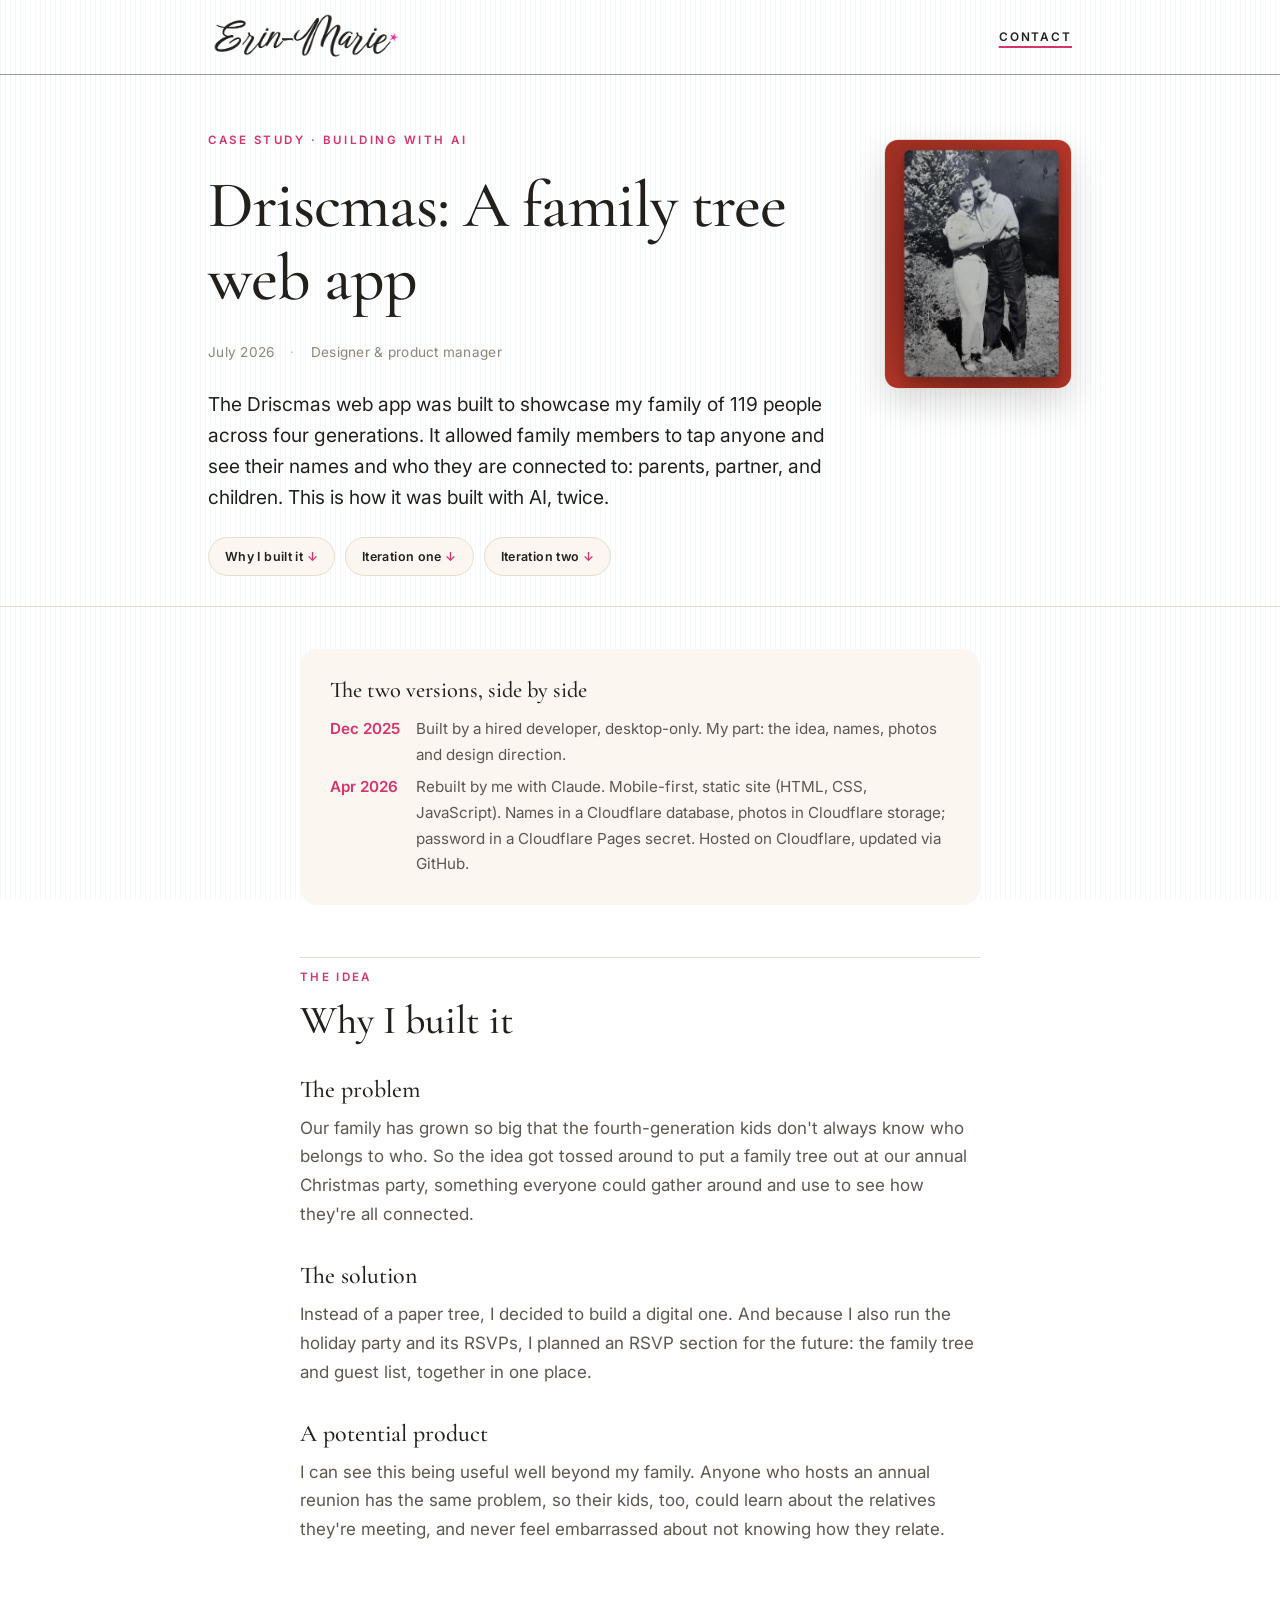
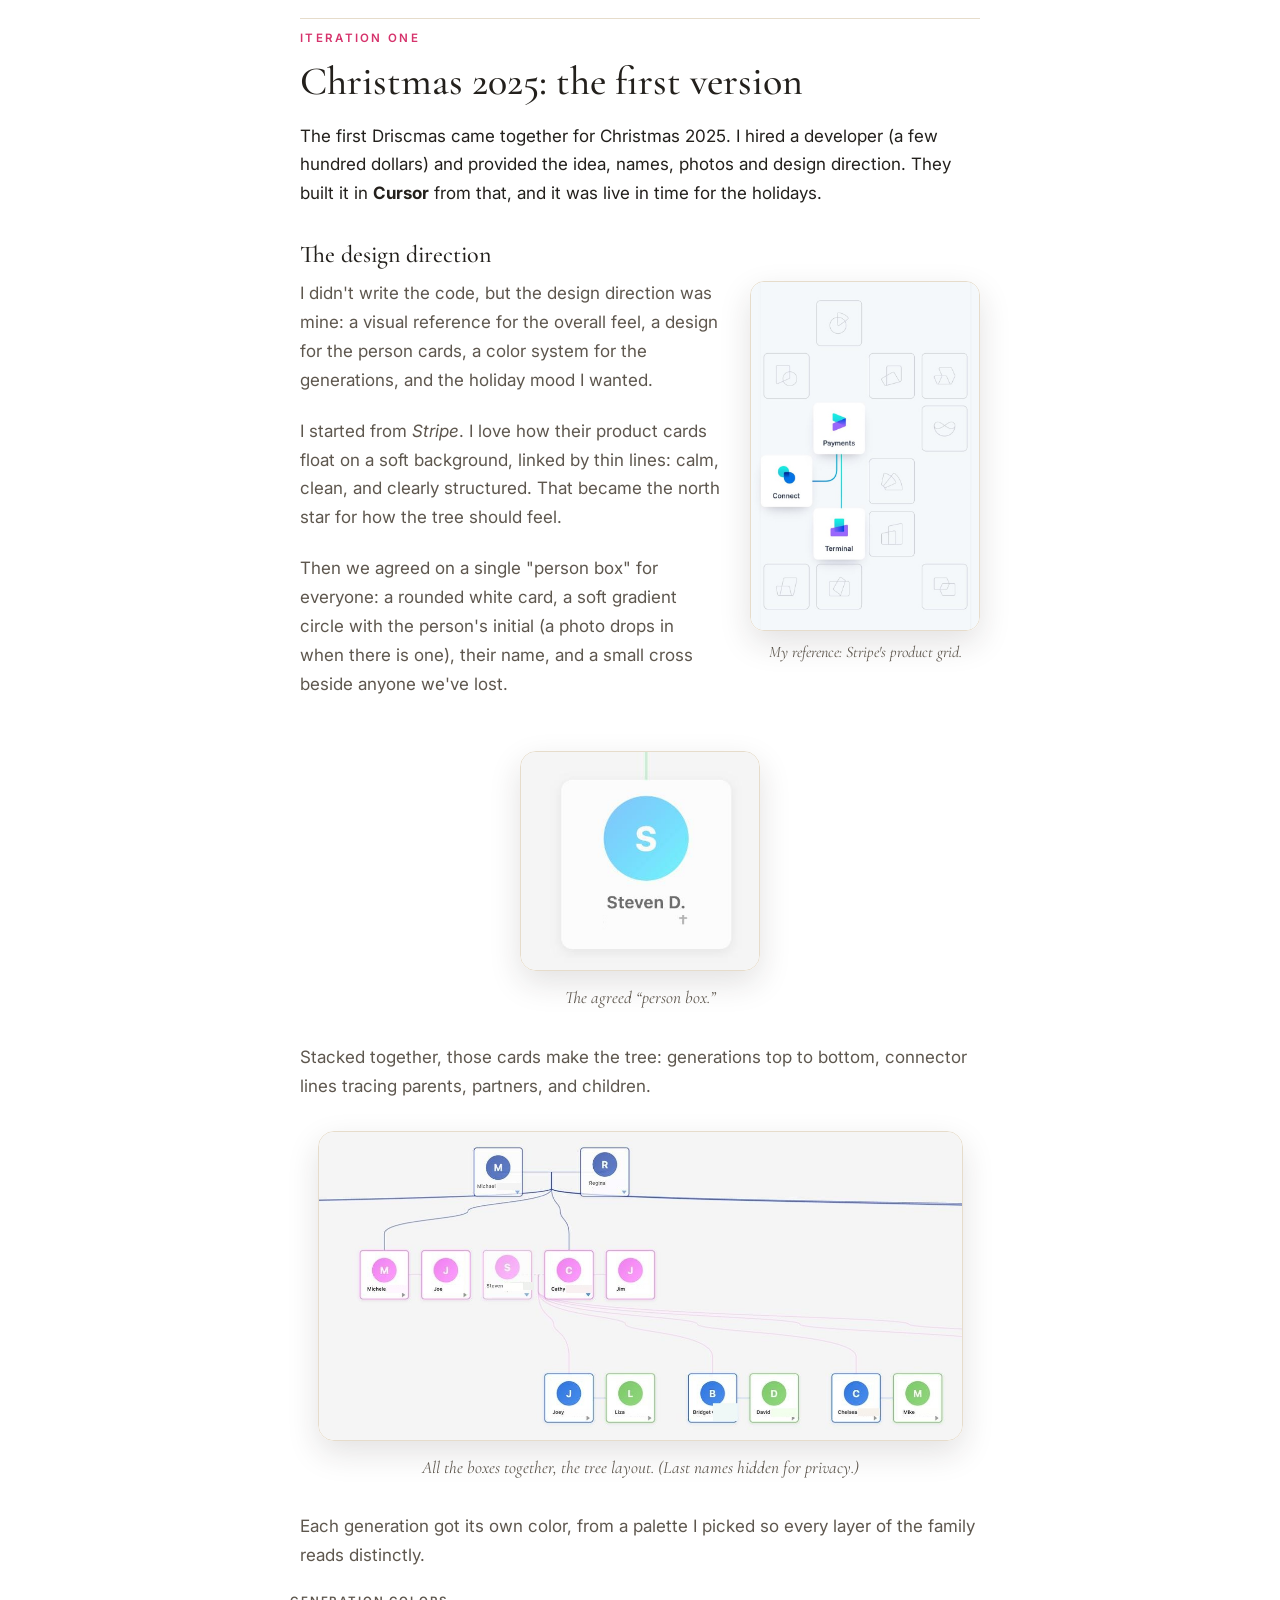
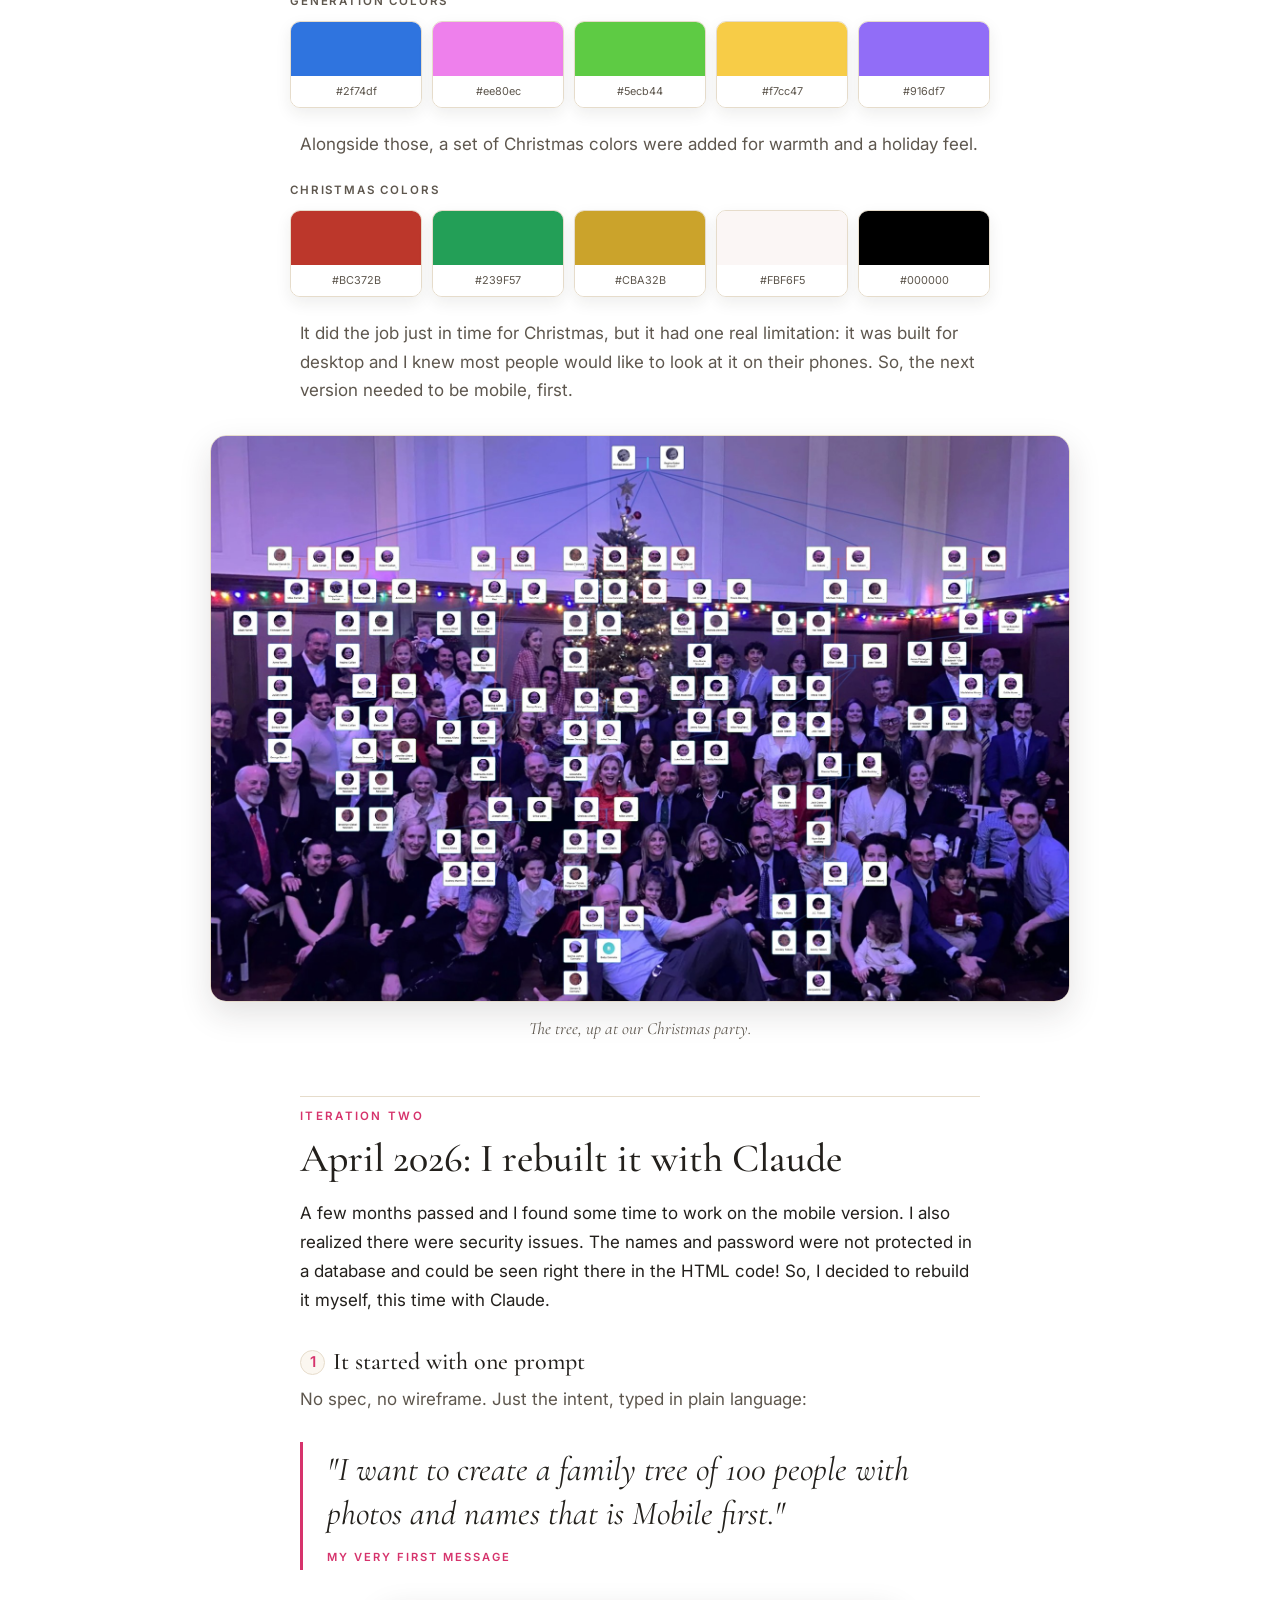
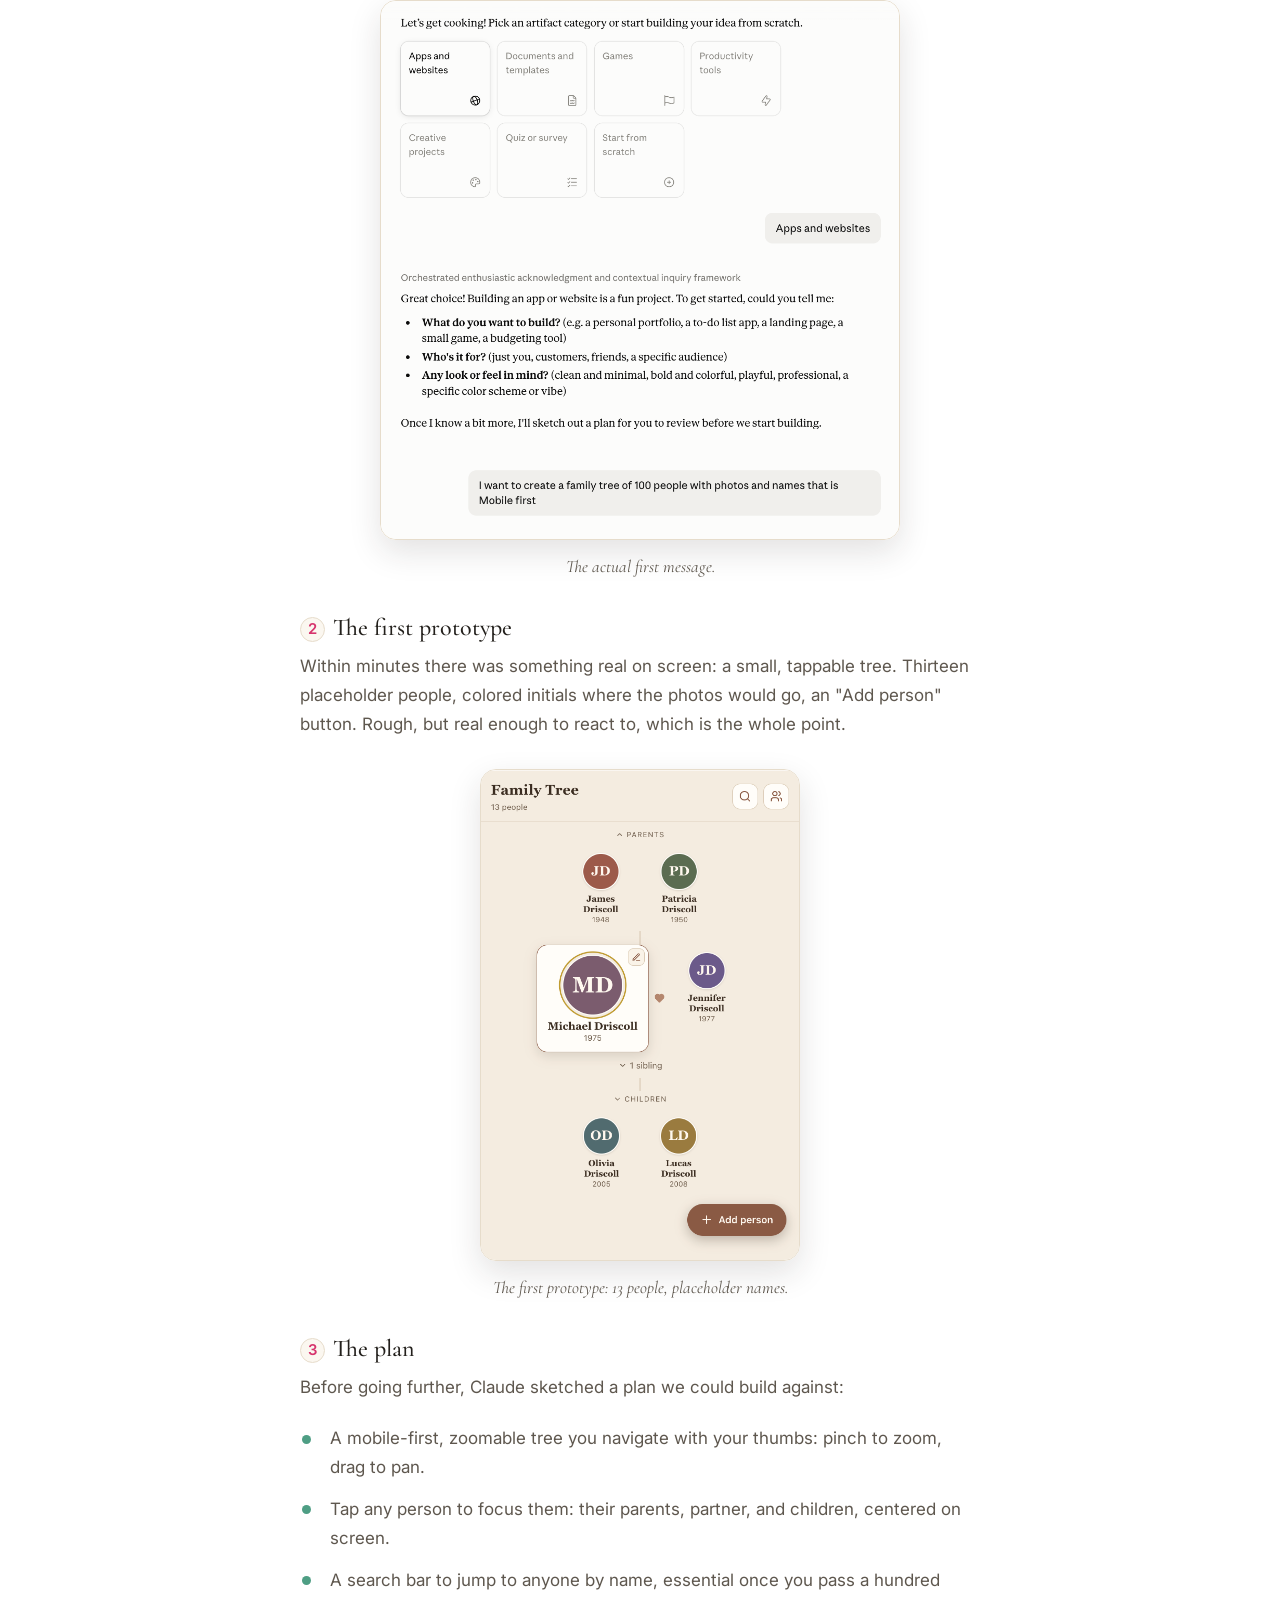
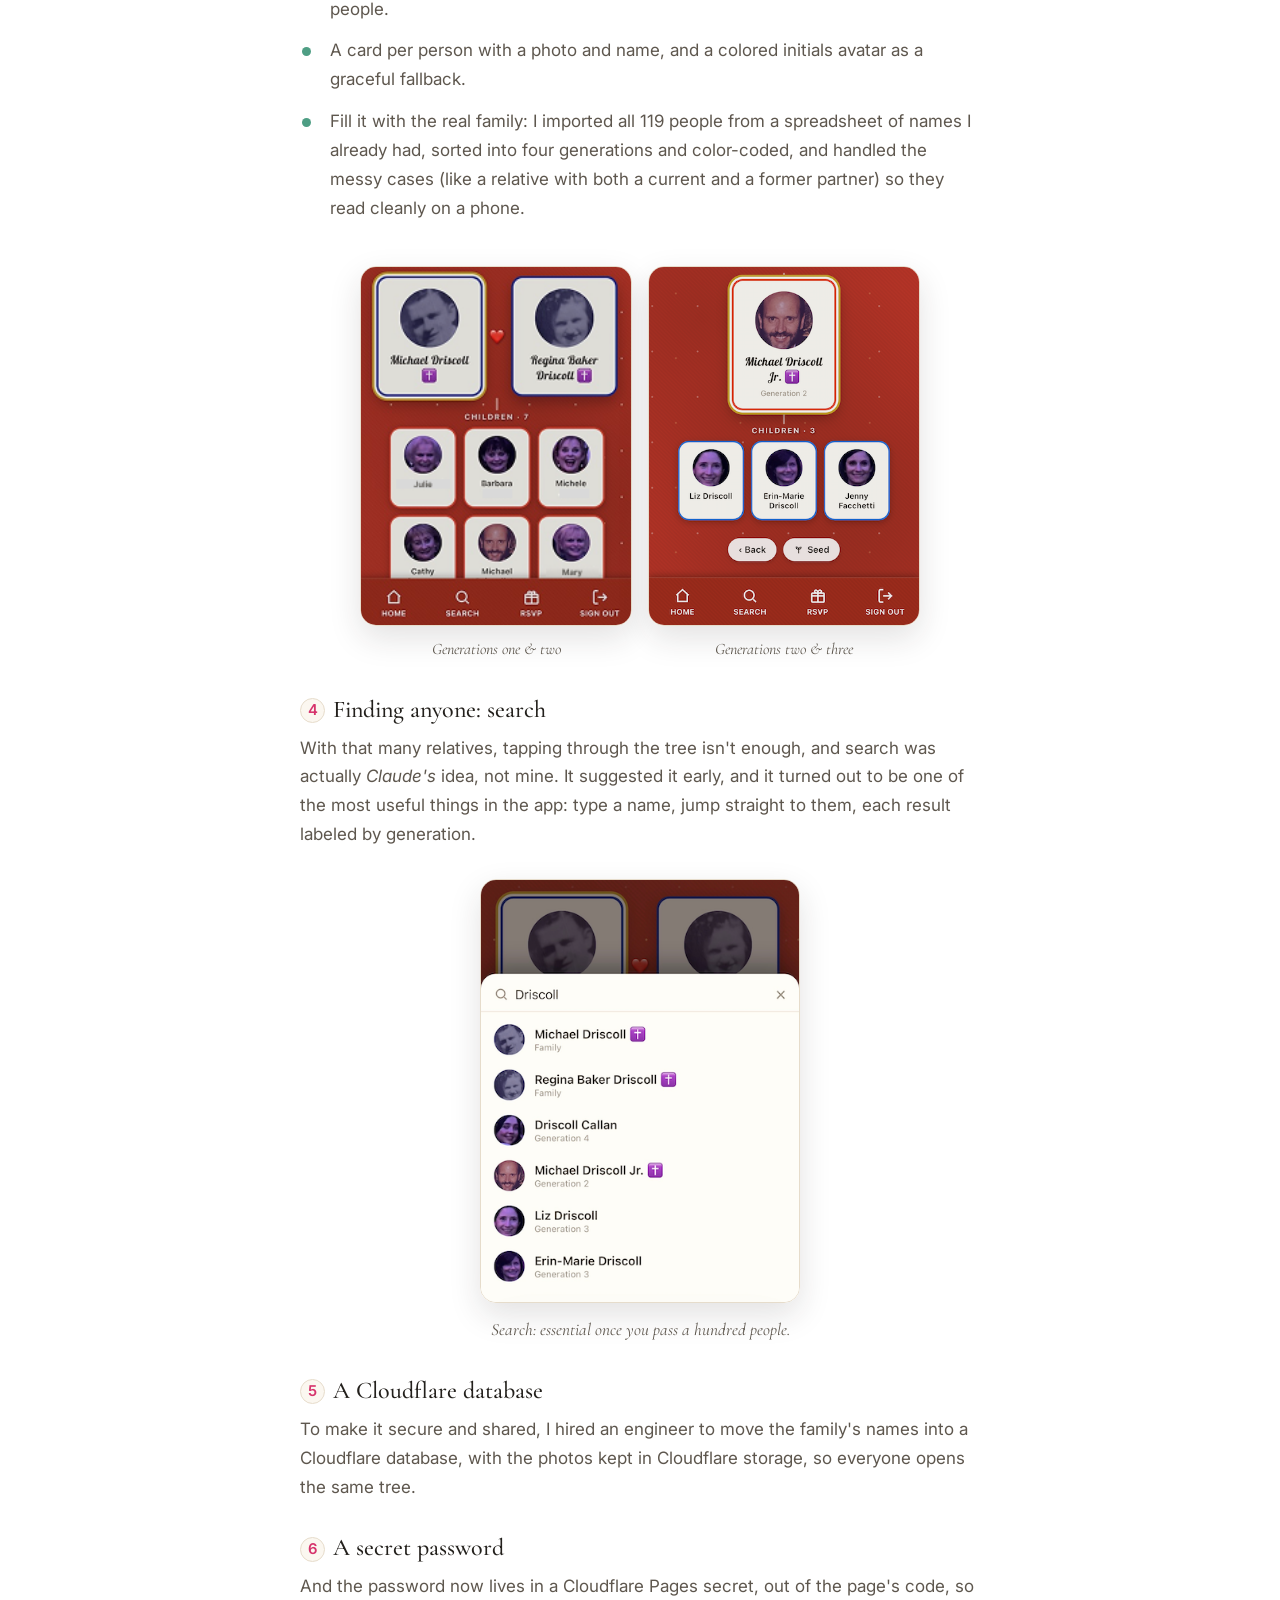
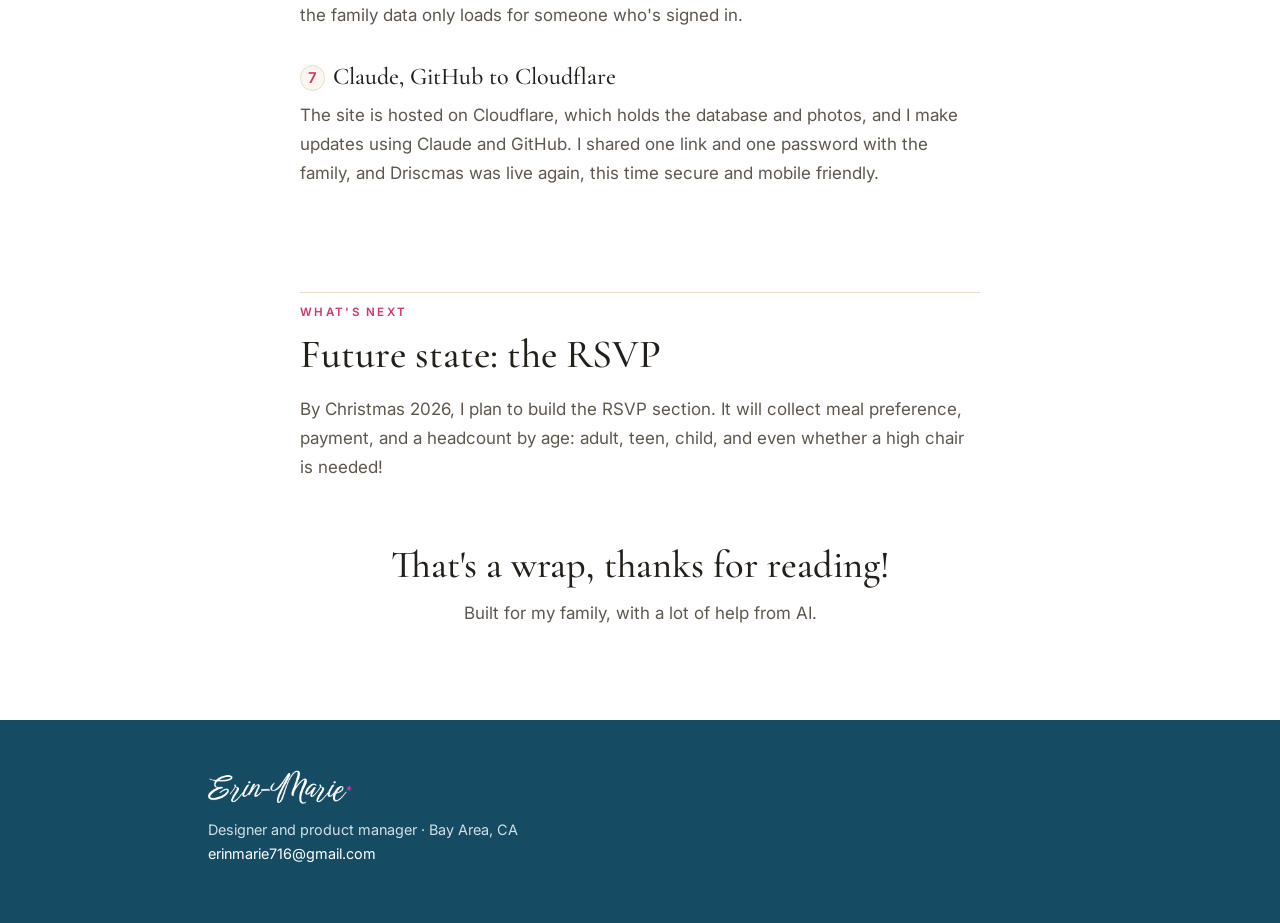
==== driscmas.html @ 04ce5f38 "change" ====
<!DOCTYPE html>
<html lang="en">
<head>
<meta charset="UTF-8">
<meta name="viewport" content="width=device-width, initial-scale=1">
<title>Driscmas: A family tree web app</title>
<link rel="icon" type="image/png" href="favicon.png">
<link rel="apple-touch-icon" href="favicon.png">
<meta name="description" content="How our private family tree and holiday RSVP web app was built with AI, twice: 119 relatives across four generations.">
<link rel="preconnect" href="https://fonts.googleapis.com">
<link rel="preconnect" href="https://fonts.gstatic.com" crossorigin>
<link href="https://fonts.googleapis.com/css2?family=Cormorant+Garamond:ital,wght@0,400;0,500;0,600;1,500&family=Inter:wght@400;500;600&display=swap" rel="stylesheet">
<style>
  :root{
    --cream:#FBF7F0; --paper:#FFFFFF; --ink:#23201C; --ink-soft:#5E574E; --ink-faint:#8E867A;
    --sky:#2E89AB; --green:#4E9E84; --pink:#D6336C; --pink-br:#E85C95;
    --panel:#154C63; --panel-2:#1C6A86; --line:#E6DCCB;
    --serif:'Cormorant Garamond',Georgia,serif; --sans:'Inter',-apple-system,sans-serif;
  }
  *{box-sizing:border-box;}
  body{margin:0;background:var(--paper);color:var(--ink);font-family:var(--sans);font-size:17px;line-height:1.7;-webkit-font-smoothing:antialiased;}
  body::before{content:"";position:fixed;inset:0;z-index:-1;pointer-events:none;background-image:repeating-linear-gradient(90deg,rgba(46,137,171,.06) 0,rgba(46,137,171,.06) 1px,transparent 1px,transparent 5px);}
  .wrap{max-width:920px;margin:0 auto;padding:0 28px;}
  .col{max-width:680px;margin:0 auto;}
  a{color:var(--pink);text-decoration:none;}
  h1,h2,h3{font-family:var(--serif);font-weight:500;line-height:1.12;margin:0;}
  em{font-style:italic;}
  .eyebrow{font-family:var(--sans);font-size:.72rem;font-weight:600;letter-spacing:.22em;text-transform:uppercase;color:var(--pink);}

  /* top bar */
  .top{border-bottom:0.75px solid rgba(35,32,28,.45);}
  .top .row{display:flex;align-items:center;justify-content:space-between;height:74px;}
  .logo{display:flex;align-items:center;}
  .logo img{height:48px;width:auto;display:block;}
  .logo .wordmark{font-family:var(--serif);font-size:1.6rem;font-weight:600;color:var(--ink);}
  .logo .wordmark b{color:var(--pink);}
  .top .nav{display:flex;gap:22px;align-items:center;}
  .top .nav a{font-size:.74rem;font-weight:600;letter-spacing:.16em;text-transform:uppercase;color:var(--ink);}
  .top .nav a.here{text-decoration:underline;text-underline-offset:5px;text-decoration-thickness:2px;text-decoration-color:var(--pink);}

  /* post header */
  .post-head{padding:56px 0 30px;border-bottom:1px solid var(--line);}
  .post-head .eyebrow{display:block;margin-bottom:18px;}
  .post-title{font-size:clamp(2.5rem,6.4vw,4.1rem);color:var(--ink);letter-spacing:-.015em;}
  .dek{font-family:var(--serif);font-style:italic;font-size:clamp(1.35rem,3vw,1.75rem);line-height:1.4;color:var(--ink-soft);margin:20px 0 0;max-width:40ch;}
  .byline{display:flex;flex-wrap:wrap;gap:8px 16px;align-items:center;margin-top:26px;color:var(--ink-faint);font-size:.85rem;letter-spacing:.02em;}
  .byline .who{color:var(--ink);font-weight:600;}
  .byline .dot{opacity:.5;}
  .post-head .lead-p{font-size:1.2rem;line-height:1.62;color:var(--ink);max-width:58ch;margin:24px 0 0;}
  .jumps{display:flex;flex-wrap:wrap;gap:10px;margin-top:24px;}
  .jumps a{font-family:var(--sans);font-size:.78rem;font-weight:600;letter-spacing:.03em;color:var(--ink);background:var(--cream);border:1px solid var(--line);border-radius:999px;padding:8px 16px;transition:border-color .15s ease,color .15s ease;}
  .jumps a::after{content:" \2193";color:var(--pink);}
  .jumps a:hover{border-color:var(--pink);color:var(--pink);}
  .h2wrap{scroll-margin-top:26px;}
  .head-grid{display:grid;grid-template-columns:1fr 188px;gap:36px;align-items:start;}
  .head-media{margin-top:8px;}
  .head-media img{width:100%;height:auto;display:block;border-radius:14px;border:1px solid var(--line);box-shadow:0 14px 34px rgba(35,32,28,.16);}

  /* article prose */
  article{padding:38px 0 10px;}
  .prose p{margin:0 0 22px;color:var(--ink);}
  .prose p.soft{color:var(--ink-soft);}
  .prose h2{font-size:clamp(1.9rem,4.4vw,2.5rem);color:var(--ink);margin:8px 0 4px;}
  .prose h2 .n{color:var(--pink);font-size:.62em;vertical-align:.12em;margin-right:.5em;font-variant-numeric:tabular-nums;}
  .h2wrap{margin:52px 0 18px;padding-top:10px;border-top:1px solid var(--line);}
  .h2wrap .kicker{display:block;font-family:var(--sans);font-size:.72rem;font-weight:600;letter-spacing:.2em;text-transform:uppercase;color:var(--pink);margin-bottom:10px;}
  .prose h3{font-size:1.5rem;color:var(--ink);margin:34px 0 10px;}
  .prose h3 .step{display:inline-flex;align-items:center;justify-content:center;width:1.7em;height:1.7em;border-radius:50%;background:var(--cream);border:1px solid var(--line);color:var(--pink);font-family:var(--sans);font-size:.62em;font-weight:600;margin-right:.55em;vertical-align:.1em;}

  /* figures */
  .fig{margin:30px auto;max-width:600px;}
  .fig.phone{max-width:320px;}
  .fig.med{max-width:520px;}
  .fig.wide{max-width:860px;}
  .fig img{width:100%;height:auto;display:block;border-radius:16px;border:1px solid var(--line);box-shadow:0 12px 32px rgba(35,32,28,.13);}
  .palette{display:flex;flex-wrap:wrap;gap:10px;max-width:700px;margin:24px auto 4px;}
  .palette .sw{flex:1 1 92px;min-width:92px;border-radius:10px;overflow:hidden;border:1px solid var(--line);box-shadow:0 6px 16px rgba(35,32,28,.08);}
  .palette .sw .chip{height:54px;}
  .palette .sw .hex{font-size:.68rem;color:var(--ink-soft);text-align:center;padding:6px 2px;background:var(--paper);}
  .palette-cap{text-align:center;font-family:var(--serif);font-style:italic;font-size:1.08rem;color:var(--ink-soft);margin:0 0 6px;}
  .palettes{display:grid;grid-template-columns:1fr 1fr;gap:26px;max-width:700px;margin:22px auto 6px;}
  .pal-col .palette{margin:0;max-width:none;}
  .pal-label{font-family:var(--sans);font-size:.72rem;font-weight:600;letter-spacing:.16em;text-transform:uppercase;color:var(--ink-soft);margin-bottom:10px;}
  .palettes .sw{flex:1 1 46px;min-width:46px;}
  .palettes .sw .hex{font-size:.58rem;}
  .palette-block{max-width:700px;margin:6px auto 22px;}
  .palette-block .pal-label{margin-top:4px;}
  .palette-block .palette{margin:10px 0 2px;max-width:none;}
  .fig figcaption{font-family:var(--serif);font-style:italic;font-size:1.08rem;color:var(--ink-soft);text-align:center;margin-top:12px;}
  .fig-right{float:right;width:230px;margin:2px 0 14px 30px;}
  .fig-right img{width:100%;height:auto;display:block;border-radius:14px;border:1px solid var(--line);box-shadow:0 12px 32px rgba(35,32,28,.13);}
  .fig-right figcaption{font-family:var(--serif);font-style:italic;font-size:1rem;color:var(--ink-soft);text-align:center;margin-top:8px;}
  @media(max-width:600px){.fig-right{float:none;width:220px;margin:16px auto;}}
  .duo{display:grid;grid-template-columns:1fr 1fr;gap:16px;max-width:560px;margin:30px auto;}
  .duo figure{margin:0;}
  .duo img{width:100%;height:auto;display:block;border-radius:16px;border:1px solid var(--line);box-shadow:0 12px 32px rgba(35,32,28,.13);}
  .duo figcaption{font-family:var(--serif);font-style:italic;font-size:1rem;color:var(--ink-soft);text-align:center;margin-top:10px;}

  /* pull quote */
  .quote{font-family:var(--serif);font-style:italic;font-size:clamp(1.55rem,3.8vw,2.1rem);line-height:1.3;color:var(--ink);border-left:3px solid var(--pink);padding:6px 0 6px 24px;margin:28px 0;}
  .quote .who{display:block;font-family:var(--sans);font-style:normal;font-size:.7rem;font-weight:600;letter-spacing:.18em;text-transform:uppercase;color:var(--pink);margin-top:14px;}

  /* plan list */
  .plan{list-style:none;margin:18px 0 8px;padding:0;}
  .plan li{position:relative;padding:0 0 13px 30px;color:var(--ink-soft);}
  .plan li::before{content:"";position:absolute;left:2px;top:.62em;width:9px;height:9px;border-radius:50%;background:var(--green);}

  /* editable callout */
  .callout{border:1.5px dashed var(--pink-br);background:#FEF4F8;border-radius:14px;padding:16px 20px;margin:22px 0;color:#8a2a50;font-size:.95rem;}
  .callout b{color:var(--pink);letter-spacing:.06em;text-transform:uppercase;font-size:.72rem;display:inline-block;margin-right:.4em;}

  /* video */
  .video{position:relative;border:1px solid var(--line);border-radius:18px;overflow:hidden;box-shadow:0 16px 40px rgba(35,32,28,.14);aspect-ratio:16/10;background:linear-gradient(150deg,var(--panel-2),#0E3A4D);margin:30px auto;max-width:640px;}
  .video img{position:absolute;inset:0;width:100%;height:100%;object-fit:cover;opacity:.5;}
  .video .ov{position:absolute;inset:0;display:flex;flex-direction:column;align-items:center;justify-content:center;text-align:center;color:#fff;padding:22px;gap:12px;}
  .video .play{width:66px;height:66px;border-radius:50%;background:rgba(255,255,255,.16);border:2px solid rgba(255,255,255,.7);display:flex;align-items:center;justify-content:center;}
  .video .play svg{width:26px;height:26px;margin-left:4px;}
  .video .vlabel{font-family:var(--serif);font-size:1.4rem;}
  .video .vnote{font-size:.8rem;color:#Dcecf3;max-width:38ch;}

  /* feature recap */
  .recap{padding:20px 0;}
  .feat{display:grid;grid-template-columns:repeat(3,1fr);gap:16px;margin-top:20px;}
  .fcard{border:1px solid var(--line);border-radius:14px;padding:20px 18px;background:var(--paper);box-shadow:0 8px 22px rgba(35,32,28,.07);}
  .fcard h4{font-family:var(--serif);font-weight:500;font-size:1.22rem;margin:0 0 4px;color:var(--ink);}
  .fcard p{margin:0;font-size:.9rem;color:var(--ink-soft);line-height:1.5;}
  .fcard .ic{width:42px;height:42px;border-radius:11px;display:flex;align-items:center;justify-content:center;margin-bottom:12px;}
  .fcard .ic svg{width:21px;height:21px;}
  .g1{background:linear-gradient(150deg,#F4A276,#E0703F);}
  .g2{background:linear-gradient(150deg,#3B8FD9,#0A66C2);}
  .g3{background:linear-gradient(150deg,#69B69A,#4E9E84);}
  .g4{background:linear-gradient(150deg,#E85C95,#D6336C);}
  .g5{background:linear-gradient(150deg,#34618C,#1B3A5C);}
  .g6{background:linear-gradient(150deg,#C79A3E,#9C7524);}

  /* stack box */
  .stack{background:var(--cream);border-radius:18px;padding:28px 30px;margin:26px auto 0;max-width:680px;}
  .stack h3{font-family:var(--serif);font-size:1.4rem;margin:0 0 14px;}
  .stack .v{display:grid;grid-template-columns:auto 1fr;gap:6px 16px;font-size:.95rem;}
  .stack .yr{font-weight:600;color:var(--pink);white-space:nowrap;}
  .stack .d{color:var(--ink-soft);}

  /* CTA */
  .cta-sec{text-align:center;padding:20px 0 44px;}
  .cta-sec h2{font-size:clamp(1.8rem,4vw,2.4rem);color:var(--ink);}
  .cta-sec p{max-width:46ch;margin:12px auto 22px;color:var(--ink-soft);}
  .btnrow{display:flex;gap:14px;justify-content:center;flex-wrap:wrap;}
  .btn{display:inline-flex;align-items:center;gap:.5em;font-weight:600;font-size:.92rem;padding:13px 26px;border-radius:999px;border:1.5px solid transparent;}
  .btn-pink{background:var(--pink);color:#fff;}
  .btn-ink{background:transparent;color:var(--ink);border-color:var(--line);}

  /* footer */
  .foot{background:var(--panel);padding:46px 0 56px;color:#fff;margin-top:26px;}
  .foot .row{display:flex;justify-content:space-between;flex-wrap:wrap;gap:18px;align-items:center;}
  .foot .wordmark img{height:44px;width:auto;display:block;}
  .foot .meta{color:rgba(255,255,255,.82);font-size:.9rem;}
  .foot a{color:#fff;}

  @media(max-width:760px){
    .palettes{grid-template-columns:1fr;}
    .head-grid{grid-template-columns:1fr;}
    .head-media{max-width:190px;margin-top:18px;}
    .feat{grid-template-columns:1fr;}
    .duo{grid-template-columns:1fr;max-width:320px;}
    .stack .v{grid-template-columns:1fr;gap:2px;}
    .stack .yr{margin-top:8px;}
  }
</style>
</head>
<body>

<!-- TOP BAR -->
<header class="top">
  <div class="wrap row">
    <a class="logo" href="index.html">
      <img src="assets/erin-marie-logo.png" alt="Erin-Marie" onerror="this.style.display='none';this.nextElementSibling.style.display='inline';">
      <span class="wordmark" style="display:none;">Erin-Marie<b>.</b></span>
    </a>
    <nav class="nav">
      <a class="here" href="mailto:erinmarie716@gmail.com">Contact</a>
    </nav>
  </div>
</header>

<!-- POST HEADER -->
<header class="post-head">
  <div class="wrap">
    <div class="head-grid">
      <div class="head-main">
        <span class="eyebrow">Case study · Building with AI</span>
        <h1 class="post-title">Driscmas: A family tree web app</h1>
        <div class="byline">
          <span>July 2026</span>
          <span class="dot">·</span><span>Designer &amp; product manager</span>
        </div>
        <p class="lead-p">The Driscmas web app was built to showcase my family of 119 people across four generations. It allowed family members to tap anyone and see their names and who they are connected to: parents, partner, and children. This is how it was built with AI, twice.</p>
        <nav class="jumps">
          <a href="#backstory">Why I built it</a>
          <a href="#iteration-one">Iteration one</a>
          <a href="#iteration-two">Iteration two</a>
        </nav>
      </div>
      <div class="head-media">
        <img src="assets/driscmas-welcome.png" alt="The Driscmas welcome screen">
      </div>
    </div>
  </div>
</header>

<article>
  <div class="wrap">
    <div class="stack" style="margin-top:4px;">
      <h3>The two versions, side by side</h3>
      <div class="v">
        <div class="yr">Dec 2025</div><div class="d">Built by a hired developer, desktop-only. My part: the idea, names, photos and design direction.</div>
        <div class="yr">Apr 2026</div><div class="d">Rebuilt by me with Claude. Mobile-first, static site (HTML, CSS, JavaScript). Names in a Cloudflare database, photos in Cloudflare storage; password in a Cloudflare Pages secret. Hosted on Cloudflare, updated via GitHub.</div>
      </div>
    </div>


    <!-- WHY -->
    <div class="col prose">
      <div class="h2wrap" id="backstory">
        <span class="kicker">The idea</span>
        <h2>Why I built it</h2>
      </div>
      <h3>The problem</h3>
      <p class="soft">Our family has grown so big that the fourth-generation kids don't always know who belongs to who. So the idea got tossed around to put a family tree out at our annual Christmas party, something everyone could gather around and use to see how they're all connected.</p>
      <h3>The solution</h3>
      <p class="soft">Instead of a paper tree, I decided to build a digital one. And because I also run the holiday party and its RSVPs, I planned an RSVP section for the future: the family tree and guest list, together in one place.</p>
      <h3>A potential product</h3>
      <p class="soft">I can see this being useful well beyond my family. Anyone who hosts an annual reunion has the same problem, so their kids, too, could learn about the relatives they're meeting, and never feel embarrassed about not knowing how they relate.</p>
    </div>

    <!-- ITERATION 1 -->
    <div class="col prose" style="display:flow-root;">
      <div class="h2wrap" id="iteration-one">
        <span class="kicker">Iteration one</span>
        <h2>Christmas 2025: the first version</h2>
      </div>
      <p>The first Driscmas came together for Christmas 2025. I hired a developer (a few hundred dollars) and provided the idea, names, photos and design direction. They built it in <strong>Cursor</strong> from that, and it was live in time for the holidays.</p>

      <h3>The design direction</h3>
      <figure class="fig-right">
        <img src="assets/driscmas-v1-stripe.jpg" alt="Stripe.com's product grid, used as a design reference">
        <figcaption>My reference: Stripe's product grid.</figcaption>
      </figure>
      <p class="soft">I didn't write the code, but the design direction was mine: a visual reference for the overall feel, a design for the person cards, a color system for the generations, and the holiday mood I wanted.</p>
      <p class="soft">I started from <em>Stripe</em>. I love how their product cards float on a soft background, linked by thin lines: calm, clean, and clearly structured. That became the north star for how the tree should feel.</p>
      <p class="soft">Then we agreed on a single "person box" for everyone: a rounded white card, a soft gradient circle with the person's initial (a photo drops in when there is one), their name, and a small cross beside anyone we've lost.</p>
    </div>

    <figure class="fig phone" style="max-width:240px;">
      <img src="assets/driscmas-v1-person-box.jpg" alt="The agreed person-card design, showing a gradient initial avatar and a name">
      <figcaption>The agreed &ldquo;person box.&rdquo;</figcaption>
    </figure>

    <div class="col prose">
      <p class="soft">Stacked together, those cards make the tree: generations top to bottom, connector lines tracing parents, partners, and children.</p>
    </div>

    <figure class="fig wide" style="max-width:645px;">
      <img src="assets/driscmas-v1-wireframe.jpg" alt="Wireframe of the family tree showing the person boxes connected across generations">
      <figcaption>All the boxes together, the tree layout. (Last names hidden for privacy.)</figcaption>
    </figure>

    <div class="col prose">
      <p class="soft">Each generation got its own color, from a palette I picked so every layer of the family reads distinctly.</p>
    </div>
    <div class="palette-block">
      <div class="pal-label">Generation colors</div>
      <div class="palette">
        <div class="sw"><div class="chip" style="background:#2f74df"></div><div class="hex">#2f74df</div></div>
        <div class="sw"><div class="chip" style="background:#ee80ec"></div><div class="hex">#ee80ec</div></div>
        <div class="sw"><div class="chip" style="background:#5ecb44"></div><div class="hex">#5ecb44</div></div>
        <div class="sw"><div class="chip" style="background:#f7cc47"></div><div class="hex">#f7cc47</div></div>
        <div class="sw"><div class="chip" style="background:#916df7"></div><div class="hex">#916df7</div></div>
      </div>
    </div>

    <div class="col prose">
      <p class="soft">Alongside those, a set of Christmas colors were added for warmth and a holiday feel.</p>
    </div>
    <div class="palette-block">
      <div class="pal-label">Christmas colors</div>
      <div class="palette">
        <div class="sw"><div class="chip" style="background:#BC372B"></div><div class="hex">#BC372B</div></div>
        <div class="sw"><div class="chip" style="background:#239F57"></div><div class="hex">#239F57</div></div>
        <div class="sw"><div class="chip" style="background:#CBA32B"></div><div class="hex">#CBA32B</div></div>
        <div class="sw"><div class="chip" style="background:#FBF6F5"></div><div class="hex">#FBF6F5</div></div>
        <div class="sw"><div class="chip" style="background:#000000"></div><div class="hex">#000000</div></div>
      </div>
    </div>

    <div class="col prose">
      <p class="soft">It did the job just in time for Christmas, but it had one real limitation: it was built for desktop and I knew most people would like to look at it on their phones. So, the next version needed to be mobile, first.</p>
    </div>

    <figure class="fig wide">
      <img src="assets/driscmas-v1-party.jpg" alt="The Driscmas family tree displayed over a photo of the family Christmas party">
      <figcaption>The tree, up at our Christmas party.</figcaption>
    </figure>

    <!-- ITERATION 2 -->
    <div class="col prose">
      <div class="h2wrap" id="iteration-two">
        <span class="kicker">Iteration two</span>
        <h2>April 2026: I rebuilt it with Claude</h2>
      </div>
      <p>A few months passed and I found some time to work on the mobile version. I also realized there were security issues. The names and password were not protected in a database and could be seen right there in the HTML code! So, I decided to rebuild it myself, this time with Claude.</p>

      <h3><span class="step">1</span>It started with one prompt</h3>
      <p class="soft">No spec, no wireframe. Just the intent, typed in plain language:</p>
      <blockquote class="quote">
        "I want to create a family tree of 100 people with photos and names that is Mobile first."
        <span class="who">My very first message</span>
      </blockquote>
    </div>

    <figure class="fig med">
      <img src="assets/driscmas-first-prompt.png" alt="Screenshot of the first message asking Claude to build a mobile-first family tree">
      <figcaption>The actual first message.</figcaption>
    </figure>

    <div class="col prose">
      <h3><span class="step">2</span>The first prototype</h3>
      <p class="soft">Within minutes there was something real on screen: a small, tappable tree. Thirteen placeholder people, colored initials where the photos would go, an "Add person" button. Rough, but real enough to react to, which is the whole point.</p>
    </div>

    <figure class="fig phone">
      <img src="assets/driscmas-prototype.png" alt="An early prototype of the family tree with 13 placeholder people">
      <figcaption>The first prototype: 13 people, placeholder names.</figcaption>
    </figure>

    <div class="col prose">
      <h3><span class="step">3</span>The plan</h3>
      <p class="soft">Before going further, Claude sketched a plan we could build against:</p>
      <ul class="plan">
        <li>A mobile-first, zoomable tree you navigate with your thumbs: pinch to zoom, drag to pan.</li>
        <li>Tap any person to focus them: their parents, partner, and children, centered on screen.</li>
        <li>A search bar to jump to anyone by name, essential once you pass a hundred people.</li>
        <li>A card per person with a photo and name, and a colored initials avatar as a graceful fallback.</li>
        <li>Fill it with the real family: I imported all 119 people from a spreadsheet of names I already had, sorted into four generations and color-coded, and handled the messy cases (like a relative with both a current and a former partner) so they read cleanly on a phone.</li>
      </ul>
    </div>

    <div class="duo">
      <figure>
        <img src="assets/driscmas-login-screen.png" alt="Generations one and two of the family tree">
        <figcaption>Generations one &amp; two</figcaption>
      </figure>
      <figure>
        <img src="assets/driscmas-tree.png" alt="Generations two and three of the family tree">
        <figcaption>Generations two &amp; three</figcaption>
      </figure>
    </div>

    <div class="col prose">
      <h3><span class="step">4</span>Finding anyone: search</h3>
      <p class="soft">With that many relatives, tapping through the tree isn't enough, and search was actually <em>Claude's</em> idea, not mine. It suggested it early, and it turned out to be one of the most useful things in the app: type a name, jump straight to them, each result labeled by generation.</p>
    </div>

    <figure class="fig phone">
      <img src="assets/driscmas-search.png" alt="Searching the family tree by name">
      <figcaption>Search: essential once you pass a hundred people.</figcaption>
    </figure>

    <div class="col prose">
      <h3><span class="step">5</span>A Cloudflare database</h3>
      <p class="soft">To make it secure and shared, I hired an engineer to move the family's names into a Cloudflare database, with the photos kept in Cloudflare storage, so everyone opens the same tree.</p>

      <h3><span class="step">6</span>A secret password</h3>
      <p class="soft">And the password now lives in a Cloudflare Pages secret, out of the page's code, so the family data only loads for someone who's signed in.</p>

      <h3><span class="step">7</span>Claude, GitHub to Cloudflare</h3>
      <p class="soft">The site is hosted on Cloudflare, which holds the database and photos, and I make updates using Claude and GitHub. I shared one link and one password with the family, and Driscmas was live again, this time secure and mobile friendly.</p>
    </div>

  </div>
</article>

<!-- FUTURE STATE -->
<section class="recap">
  <div class="wrap">
    <div class="col prose">
      <div class="h2wrap"><span class="kicker">What's next</span><h2>Future state: the RSVP</h2></div>
      <p class="soft">By Christmas 2026, I plan to build the RSVP section. It will collect meal preference, payment, and a headcount by age: adult, teen, child, and even whether a high chair is needed!</p>
    </div>
  </div>
</section>

<!-- CLOSING -->
<section class="cta-sec">
  <div class="wrap col">
    <h2>That's a wrap, thanks for reading!</h2>
    <p>Built for my family, with a lot of help from AI.</p>
  </div>
</section>

<!-- FOOTER -->
<footer class="foot">
  <div class="wrap row">
    <div>
      <div class="wordmark"><img src="erin-marie-logo-white.png" alt="Erin-Marie" onerror="this.style.display='none';this.nextElementSibling.style.display='inline';"><span style="display:none;color:#fff;">Erin-Marie<b>.</b></span></div>
      <div class="meta" style="margin-top:8px;">Designer and product manager · Bay Area, CA</div>
      <div class="meta"><a href="mailto:erinmarie716@gmail.com">erinmarie716@gmail.com</a></div>
    </div>
  </div>
</footer>

</body>
</html>
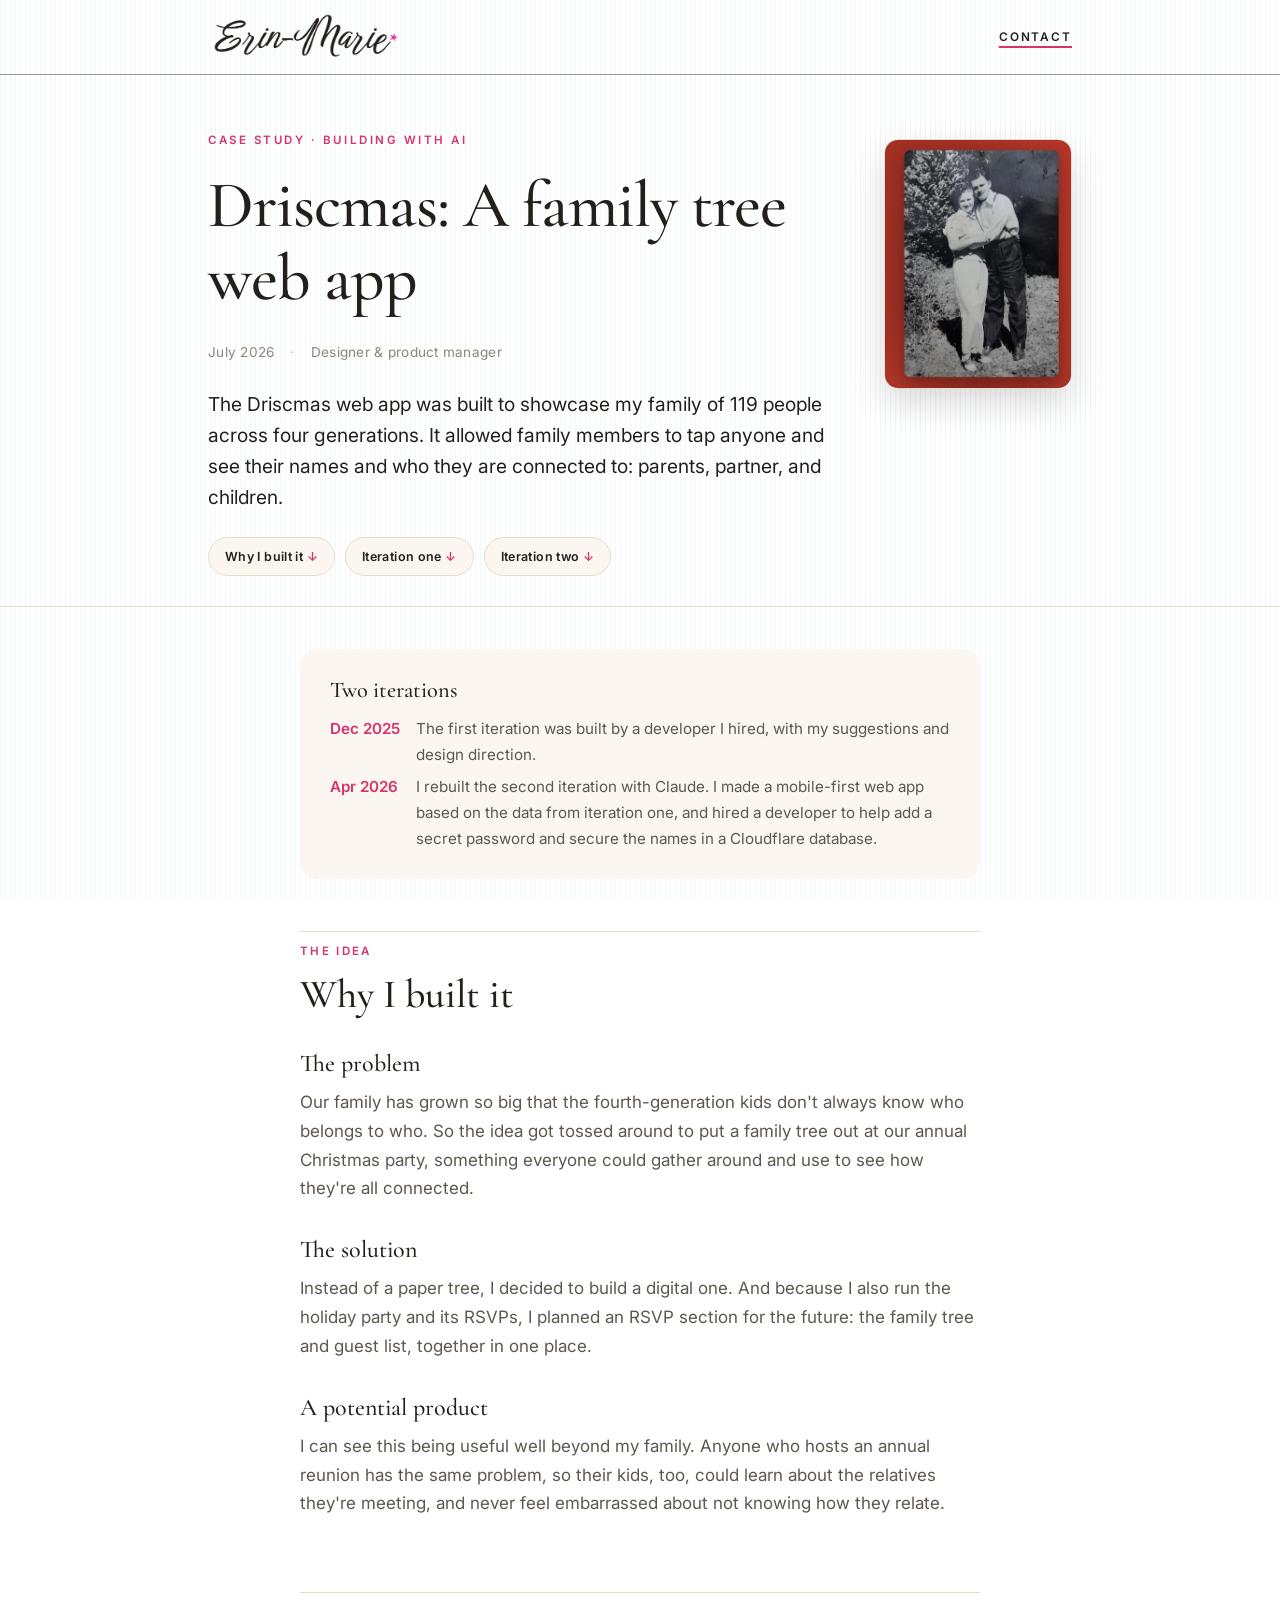
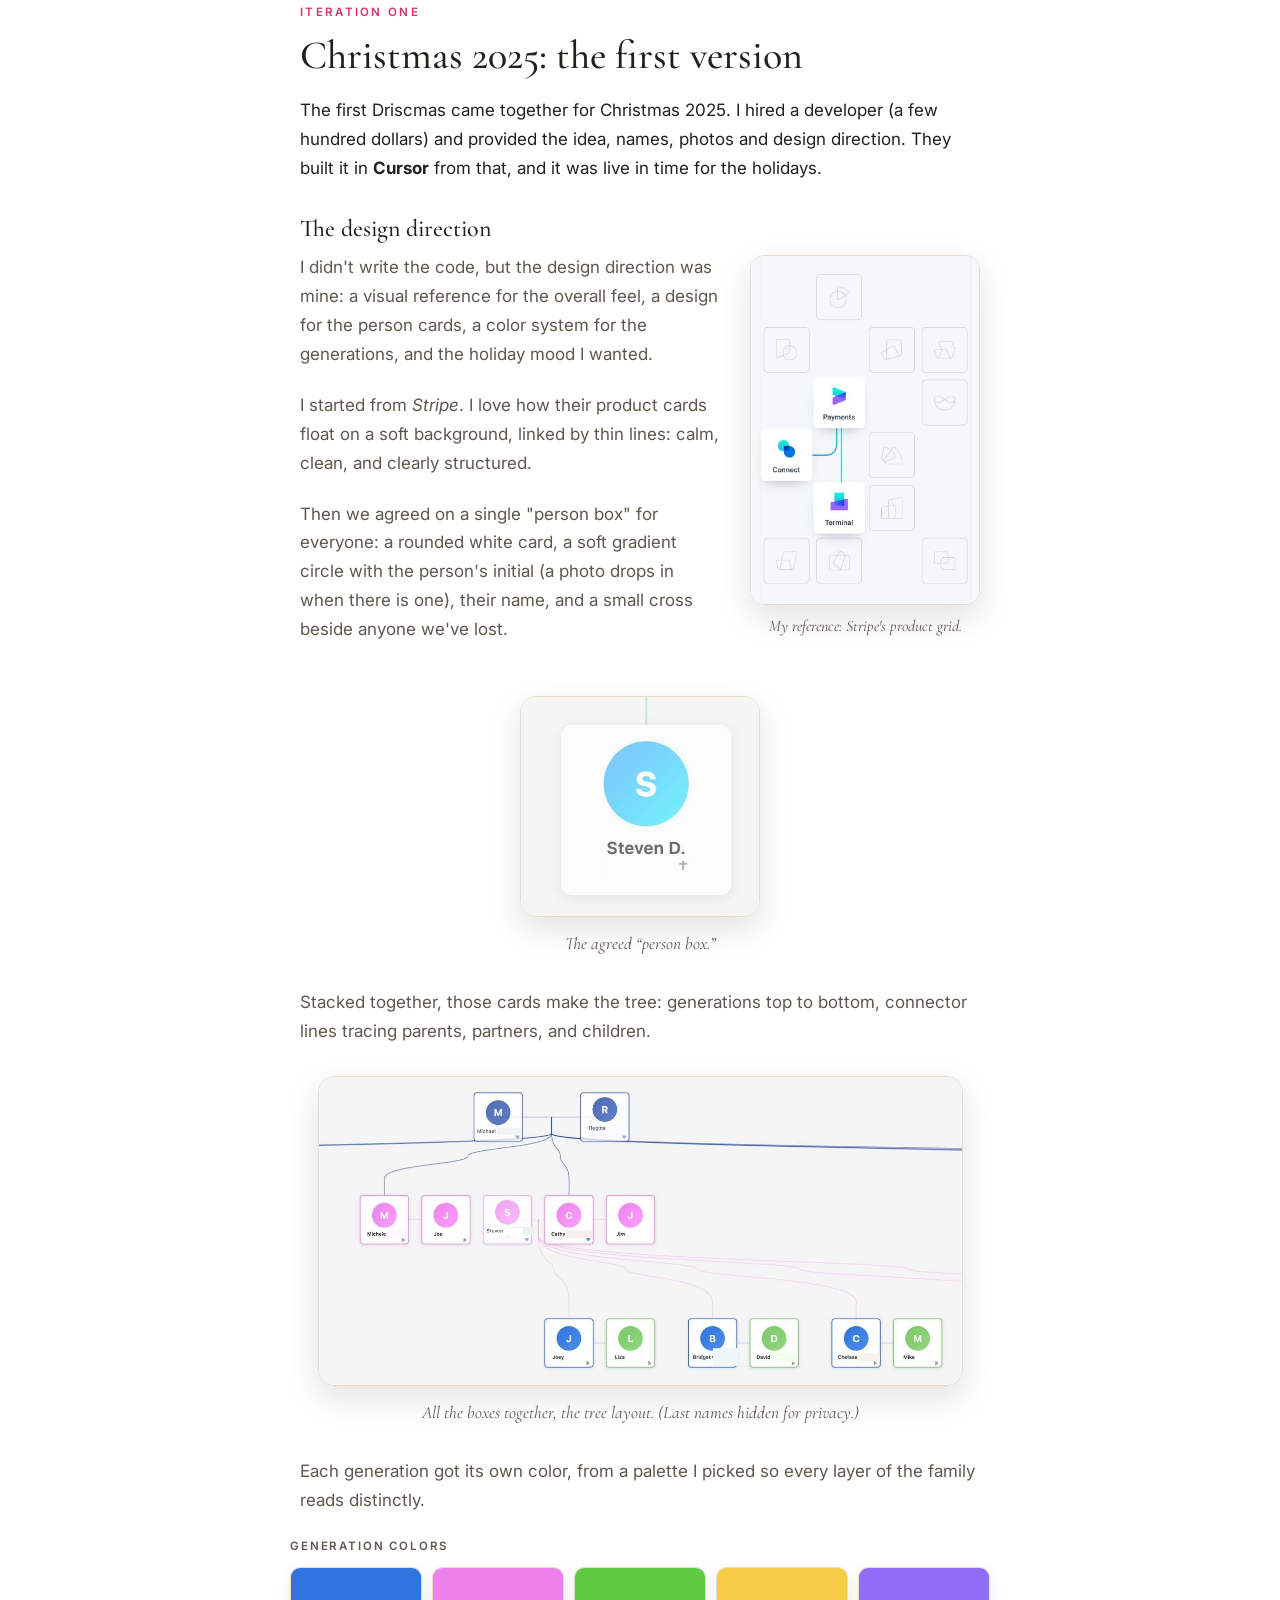
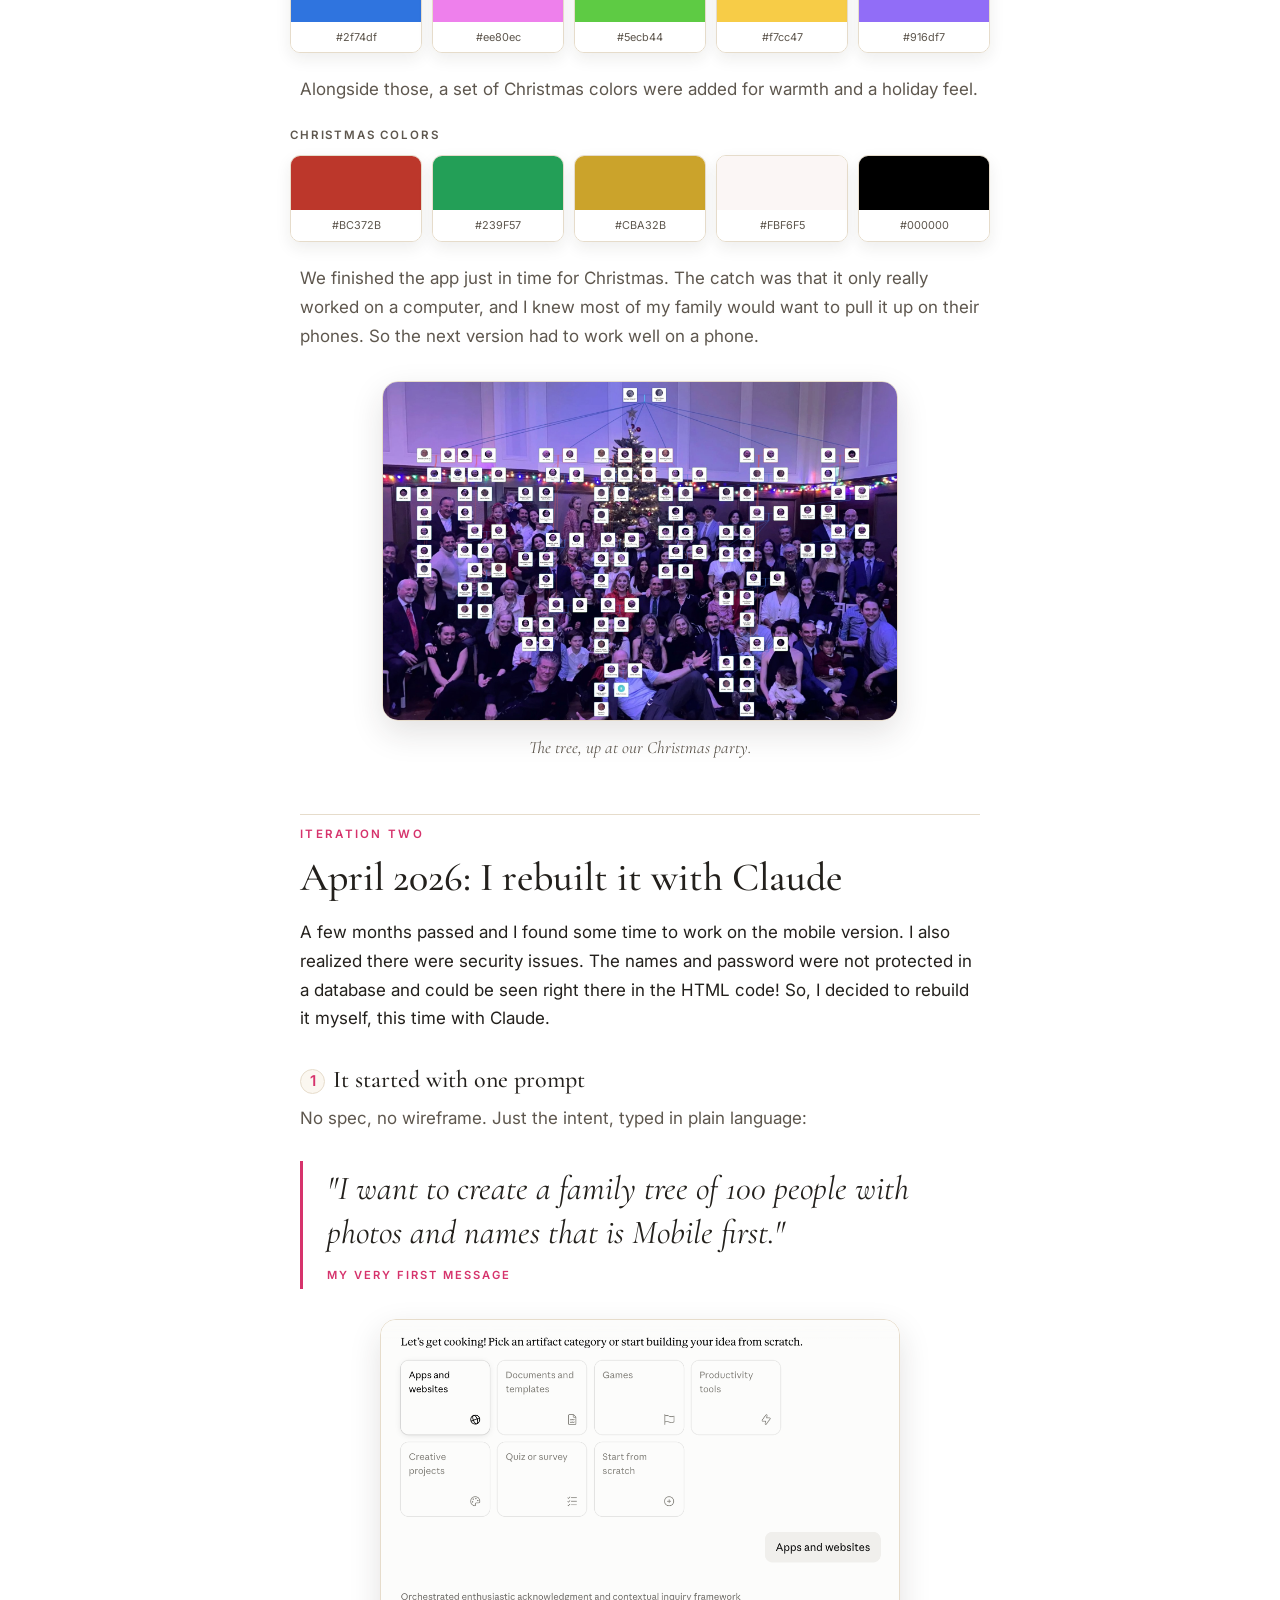
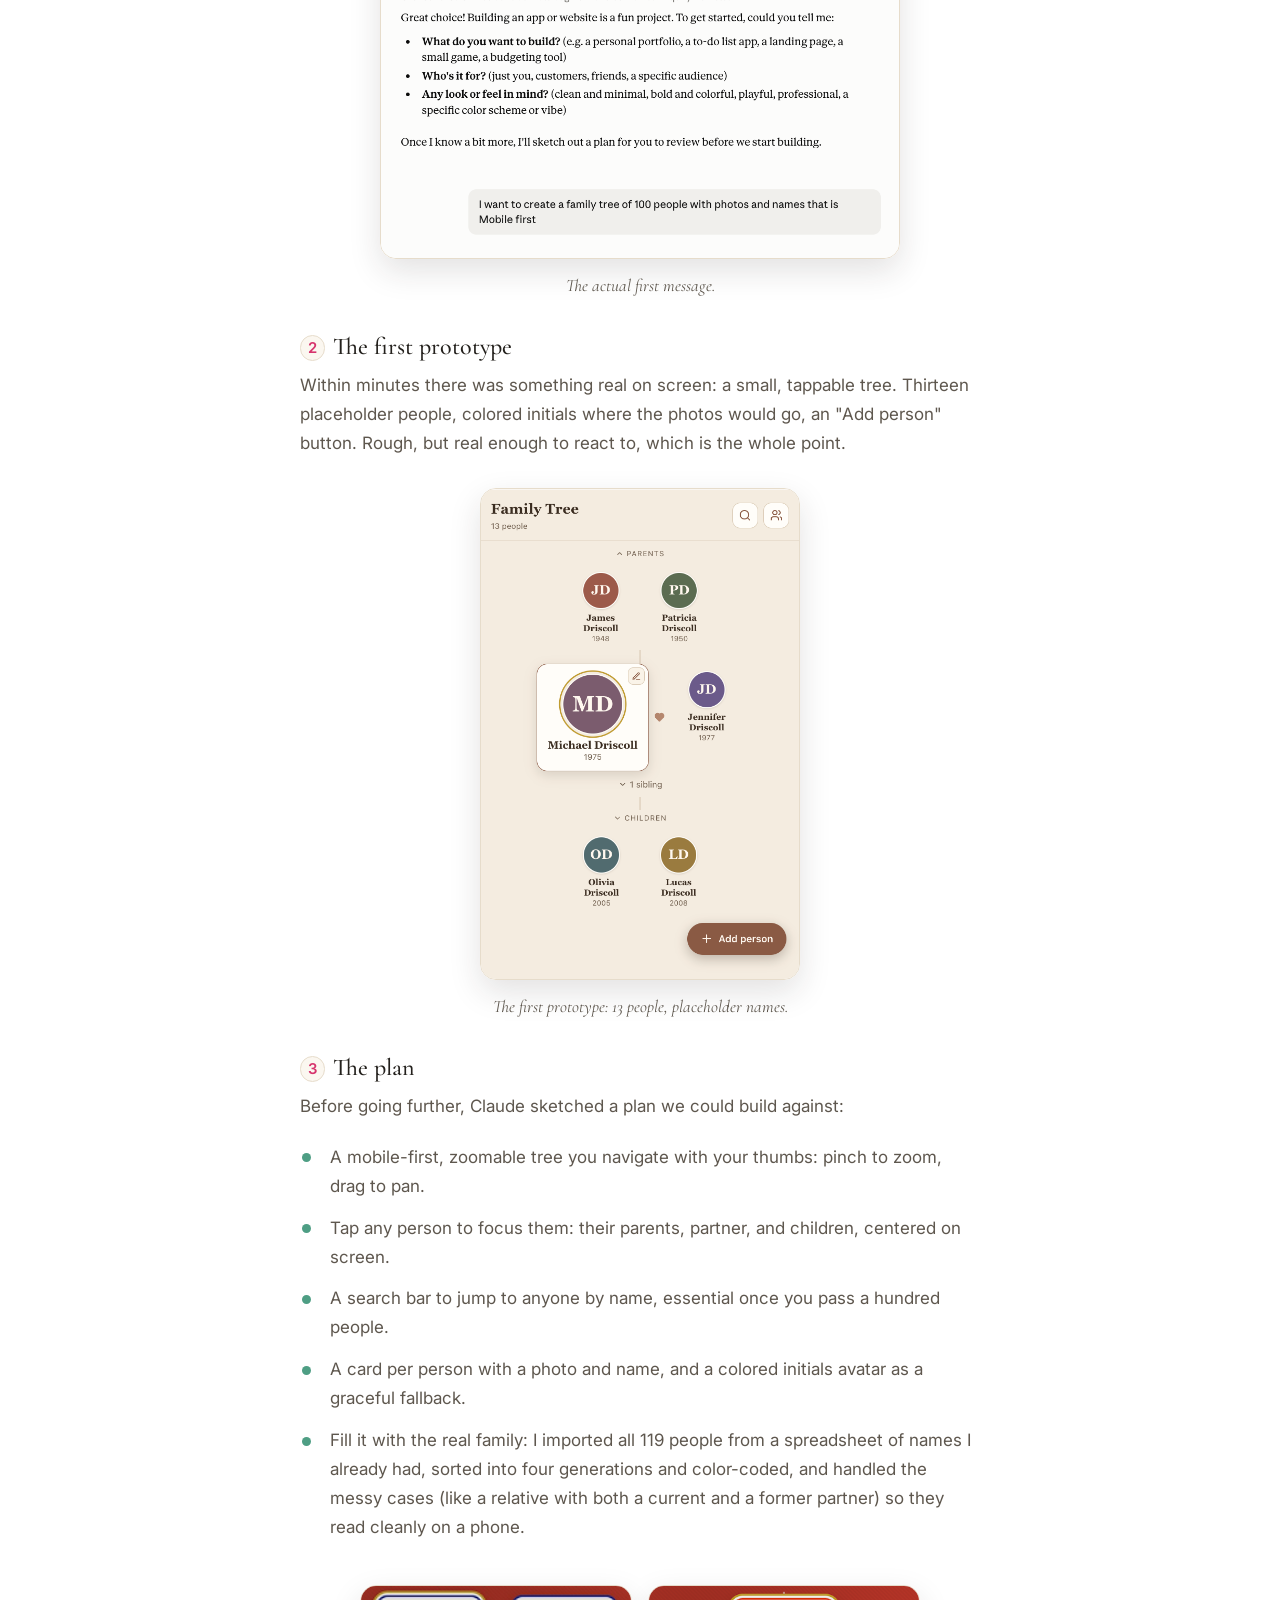
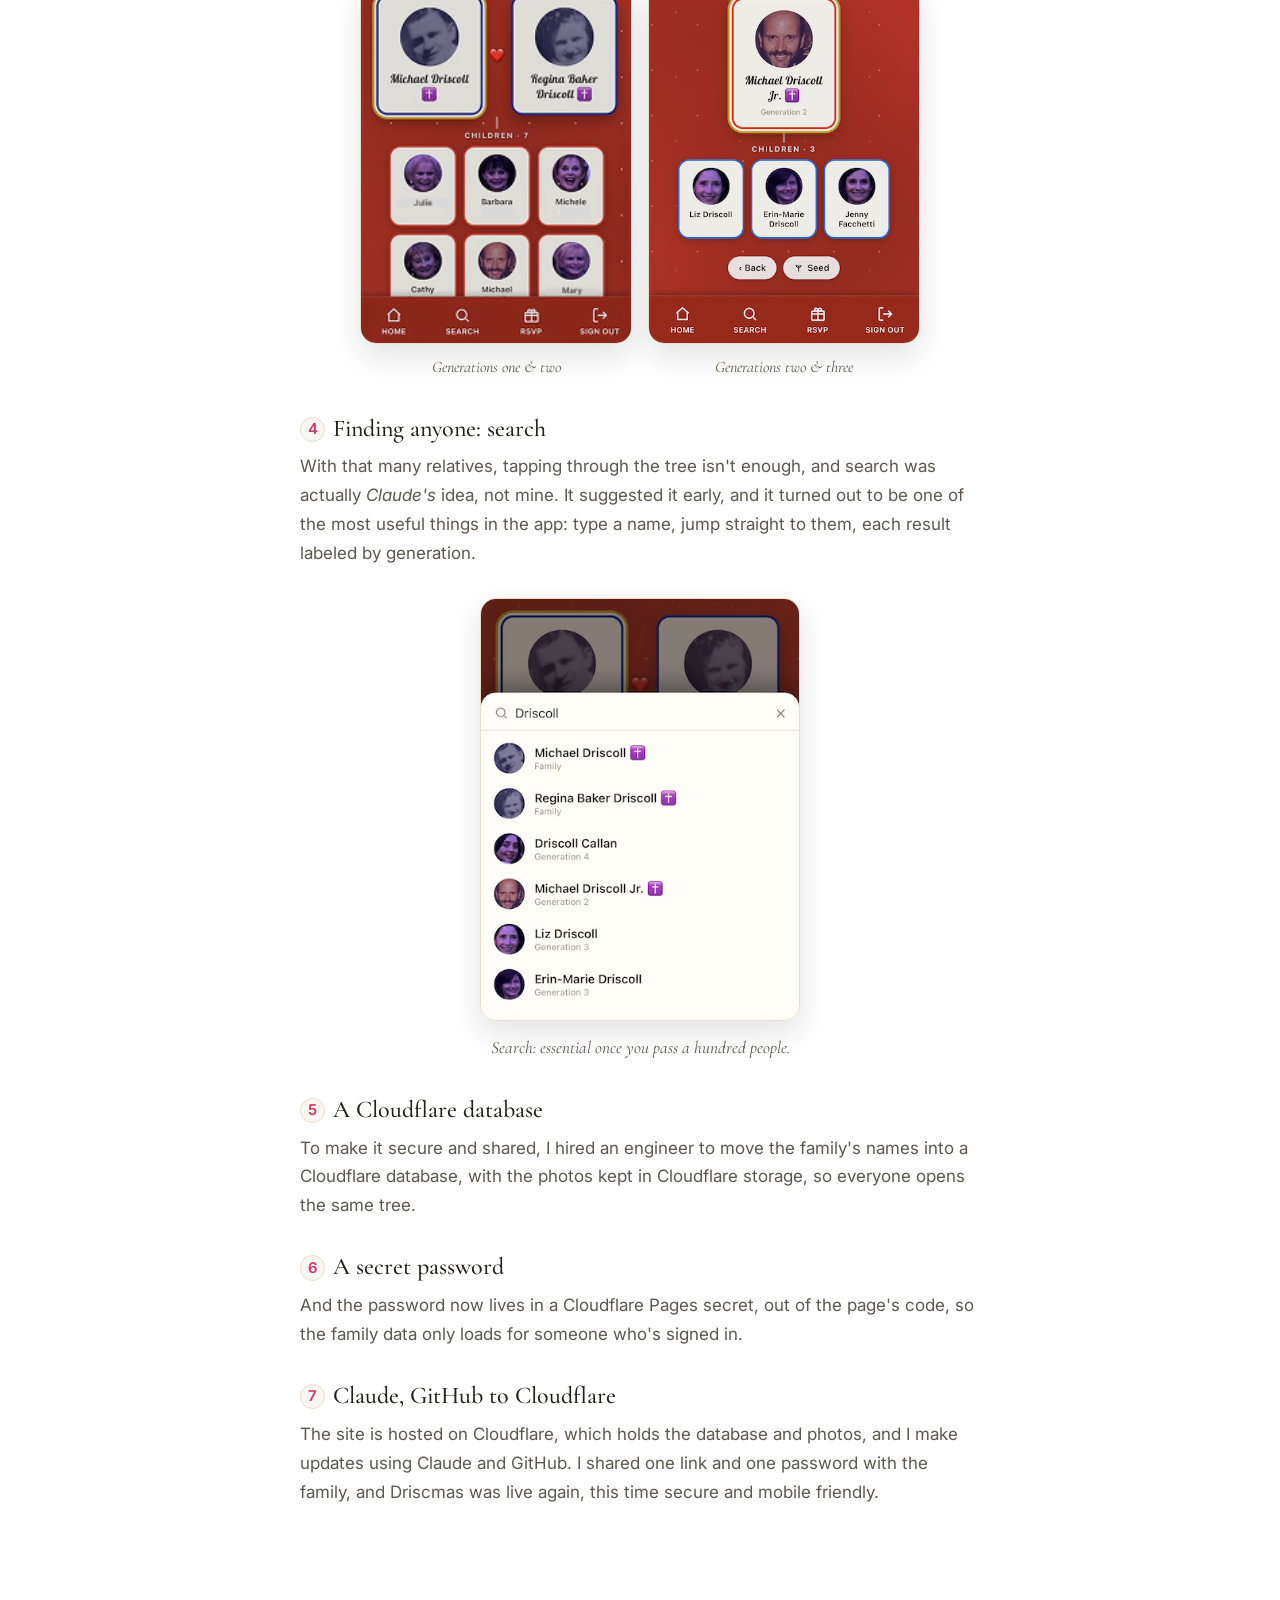
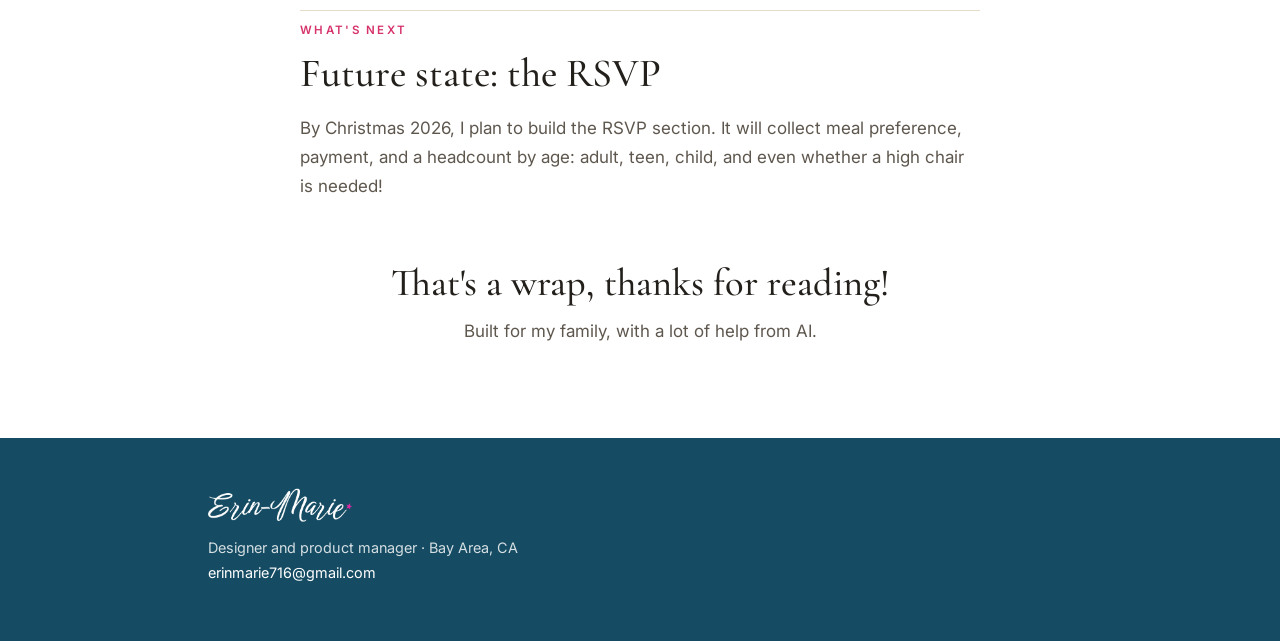
==== commit 926fe6c6: "writing" ====
--- a/driscmas.html
+++ b/driscmas.html
@@ -193,7 +193,7 @@
           <span>July 2026</span>
           <span class="dot">·</span><span>Designer &amp; product manager</span>
         </div>
-        <p class="lead-p">The Driscmas web app was built to showcase my family of 119 people across four generations. It allowed family members to tap anyone and see their names and who they are connected to: parents, partner, and children. This is how it was built with AI, twice.</p>
+        <p class="lead-p">The Driscmas web app was built to showcase my family of 119 people across four generations. It allowed family members to tap anyone and see their names and who they are connected to: parents, partner, and children.</p>
         <nav class="jumps">
           <a href="#backstory">Why I built it</a>
           <a href="#iteration-one">Iteration one</a>
@@ -210,10 +210,10 @@
 <article>
   <div class="wrap">
     <div class="stack" style="margin-top:4px;">
-      <h3>The two versions, side by side</h3>
+      <h3>Two iterations</h3>
       <div class="v">
-        <div class="yr">Dec 2025</div><div class="d">Built by a hired developer, desktop-only. My part: the idea, names, photos and design direction.</div>
-        <div class="yr">Apr 2026</div><div class="d">Rebuilt by me with Claude. Mobile-first, static site (HTML, CSS, JavaScript). Names in a Cloudflare database, photos in Cloudflare storage; password in a Cloudflare Pages secret. Hosted on Cloudflare, updated via GitHub.</div>
+        <div class="yr">Dec 2025</div><div class="d">The first iteration was built by a developer I hired, with my suggestions and design direction.</div>
+        <div class="yr">Apr 2026</div><div class="d">I rebuilt the second iteration with Claude. I made a mobile-first web app based on the data from iteration one, and hired a developer to help add a secret password and secure the names in a Cloudflare database.</div>
       </div>
     </div>
 
@@ -246,7 +246,7 @@
         <figcaption>My reference: Stripe's product grid.</figcaption>
       </figure>
       <p class="soft">I didn't write the code, but the design direction was mine: a visual reference for the overall feel, a design for the person cards, a color system for the generations, and the holiday mood I wanted.</p>
-      <p class="soft">I started from <em>Stripe</em>. I love how their product cards float on a soft background, linked by thin lines: calm, clean, and clearly structured. That became the north star for how the tree should feel.</p>
+      <p class="soft">I started from <em>Stripe</em>. I love how their product cards float on a soft background, linked by thin lines: calm, clean, and clearly structured.</p>
       <p class="soft">Then we agreed on a single "person box" for everyone: a rounded white card, a soft gradient circle with the person's initial (a photo drops in when there is one), their name, and a small cross beside anyone we've lost.</p>
     </div>
 
@@ -293,10 +293,10 @@
     </div>
 
     <div class="col prose">
-      <p class="soft">It did the job just in time for Christmas, but it had one real limitation: it was built for desktop and I knew most people would like to look at it on their phones. So, the next version needed to be mobile, first.</p>
-    </div>
-
-    <figure class="fig wide">
+      <p class="soft">We finished the app just in time for Christmas. The catch was that it only really worked on a computer, and I knew most of my family would want to pull it up on their phones. So the next version had to work well on a phone.</p>
+    </div>
+
+    <figure class="fig wide" style="max-width:516px;">
       <img src="assets/driscmas-v1-party.jpg" alt="The Driscmas family tree displayed over a photo of the family Christmas party">
       <figcaption>The tree, up at our Christmas party.</figcaption>
     </figure>
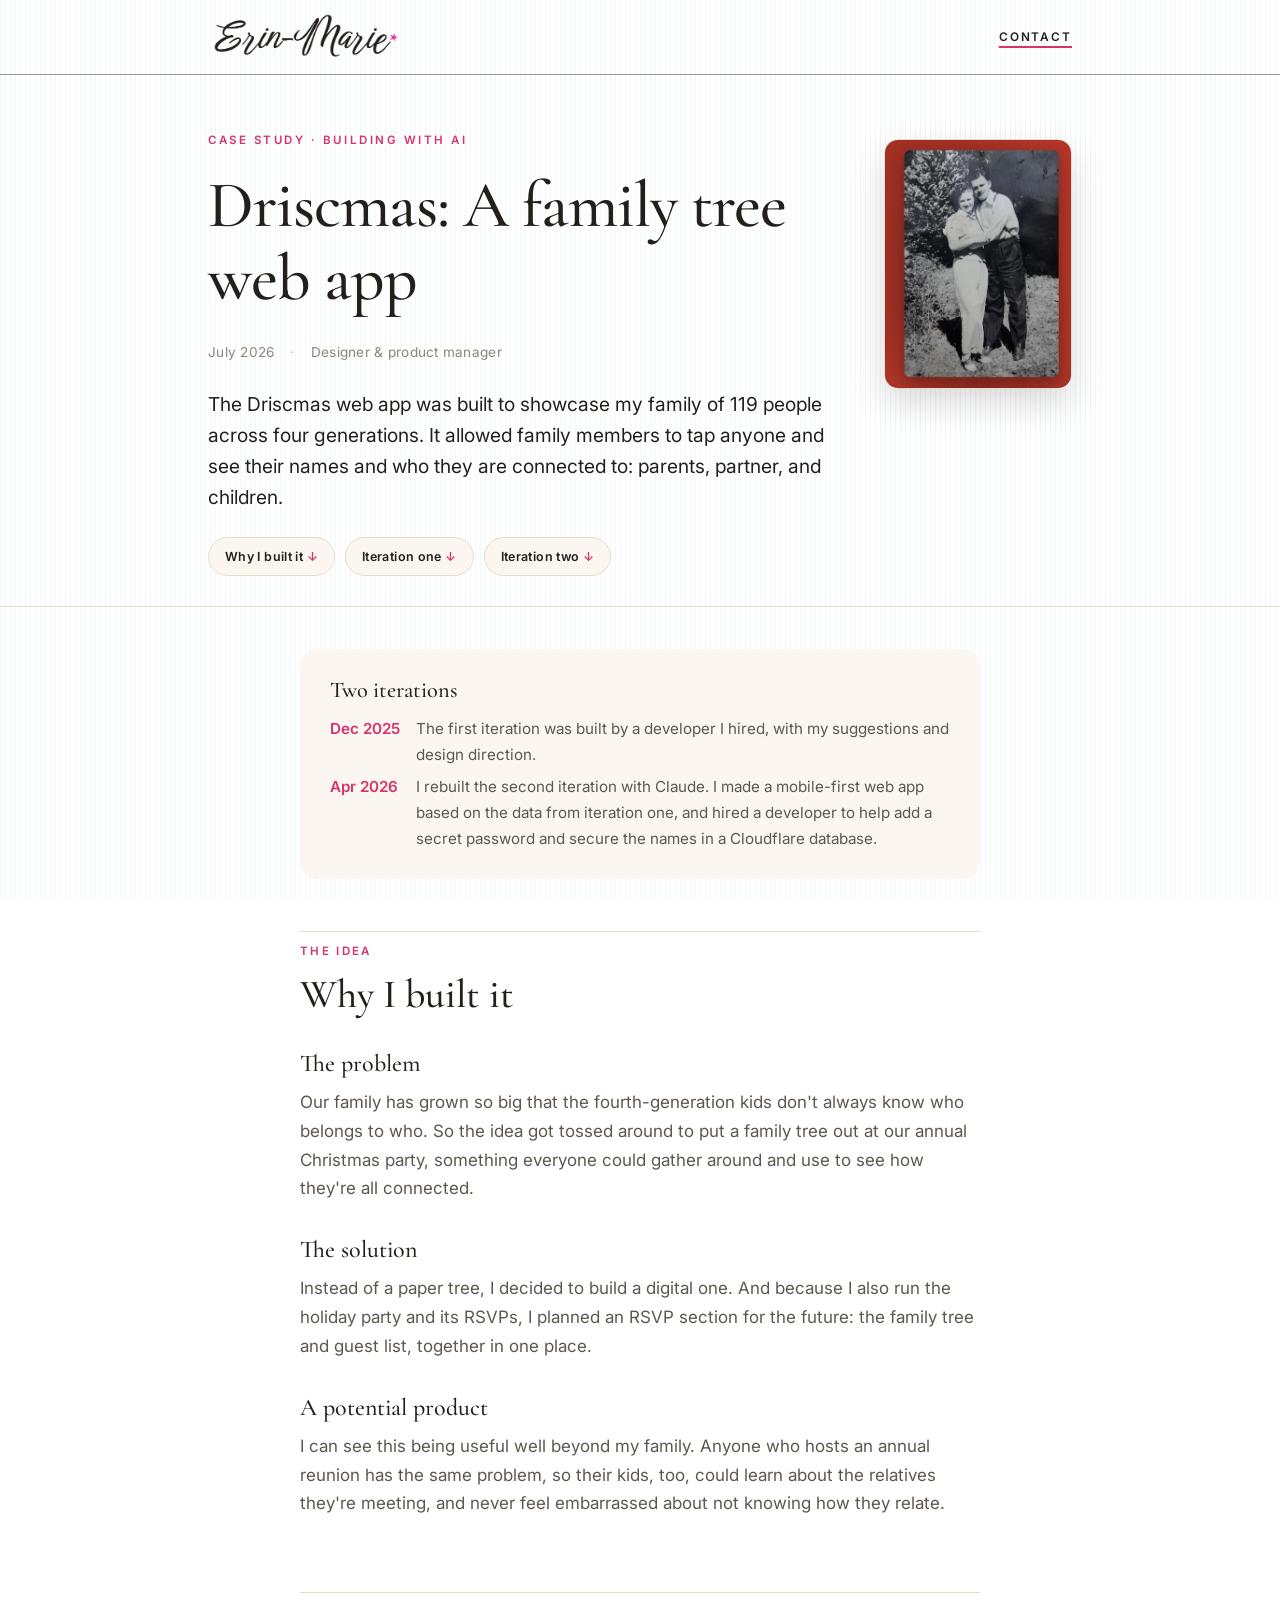
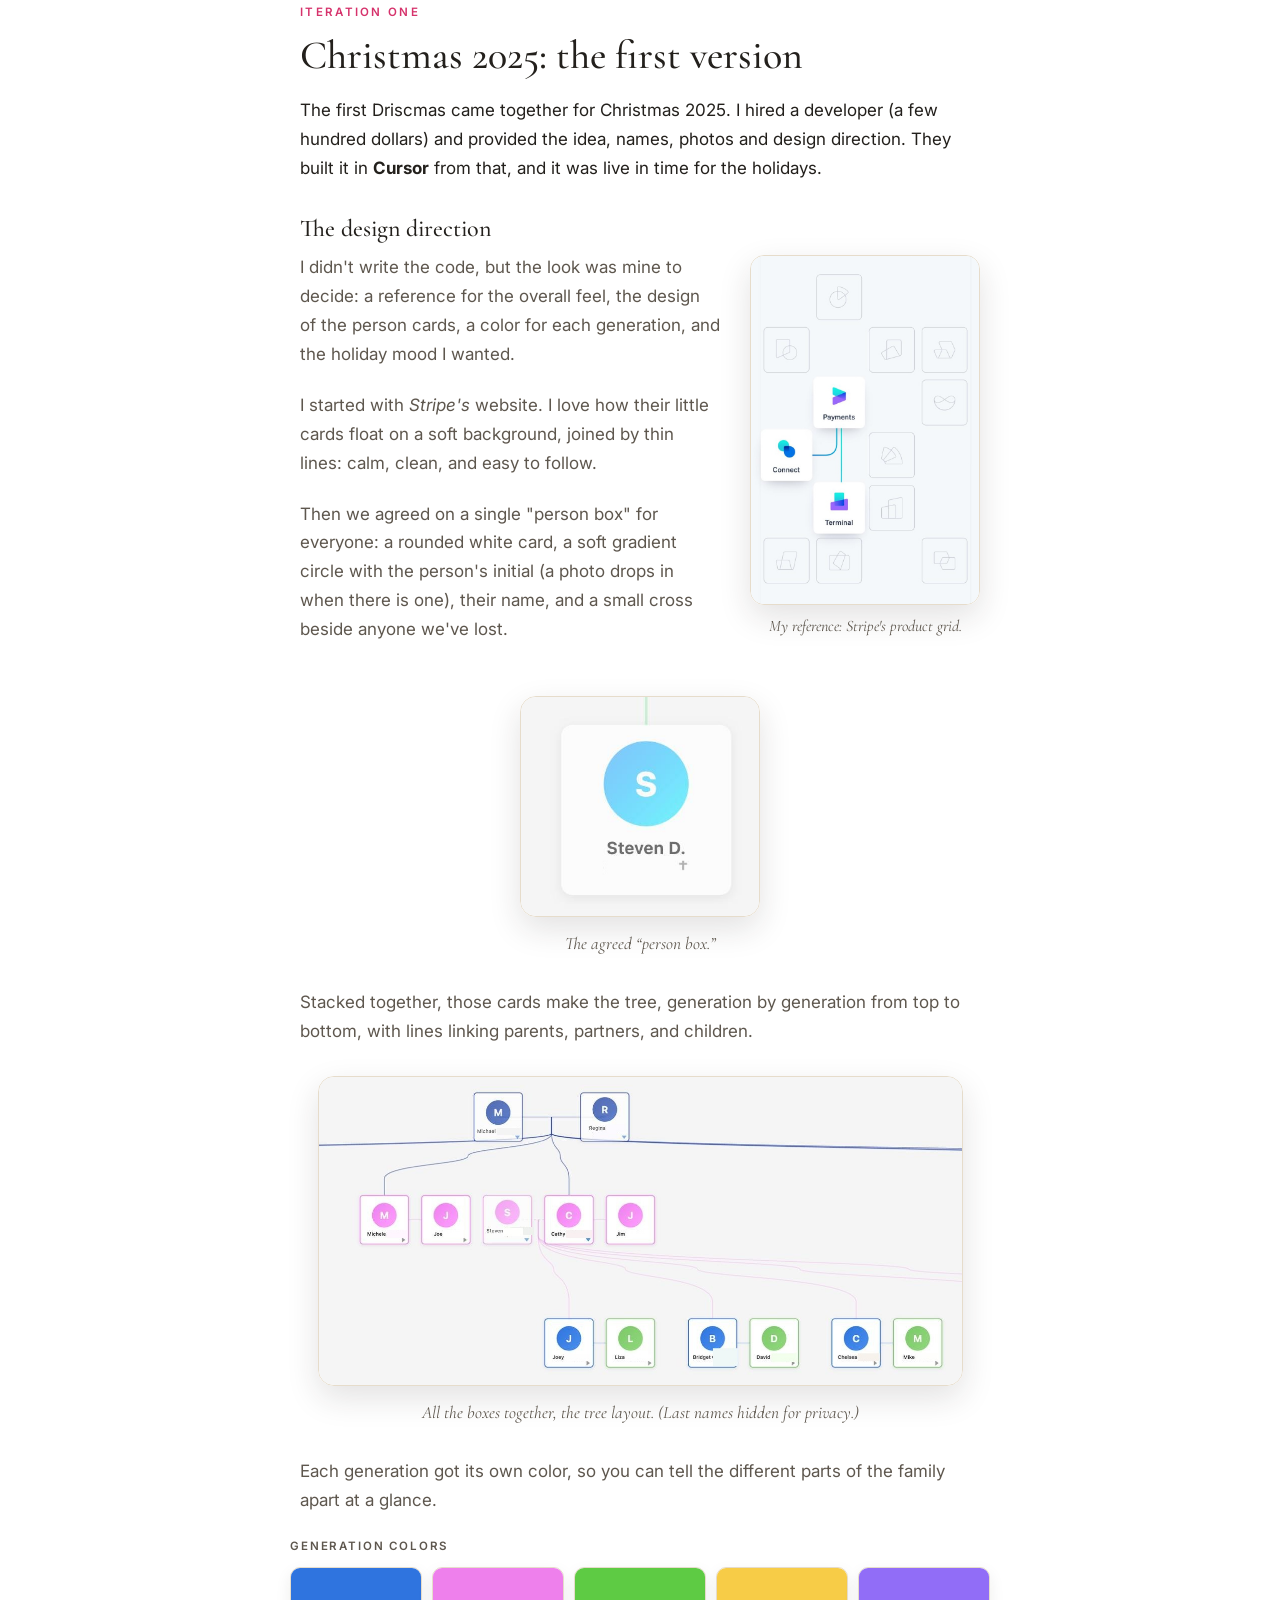
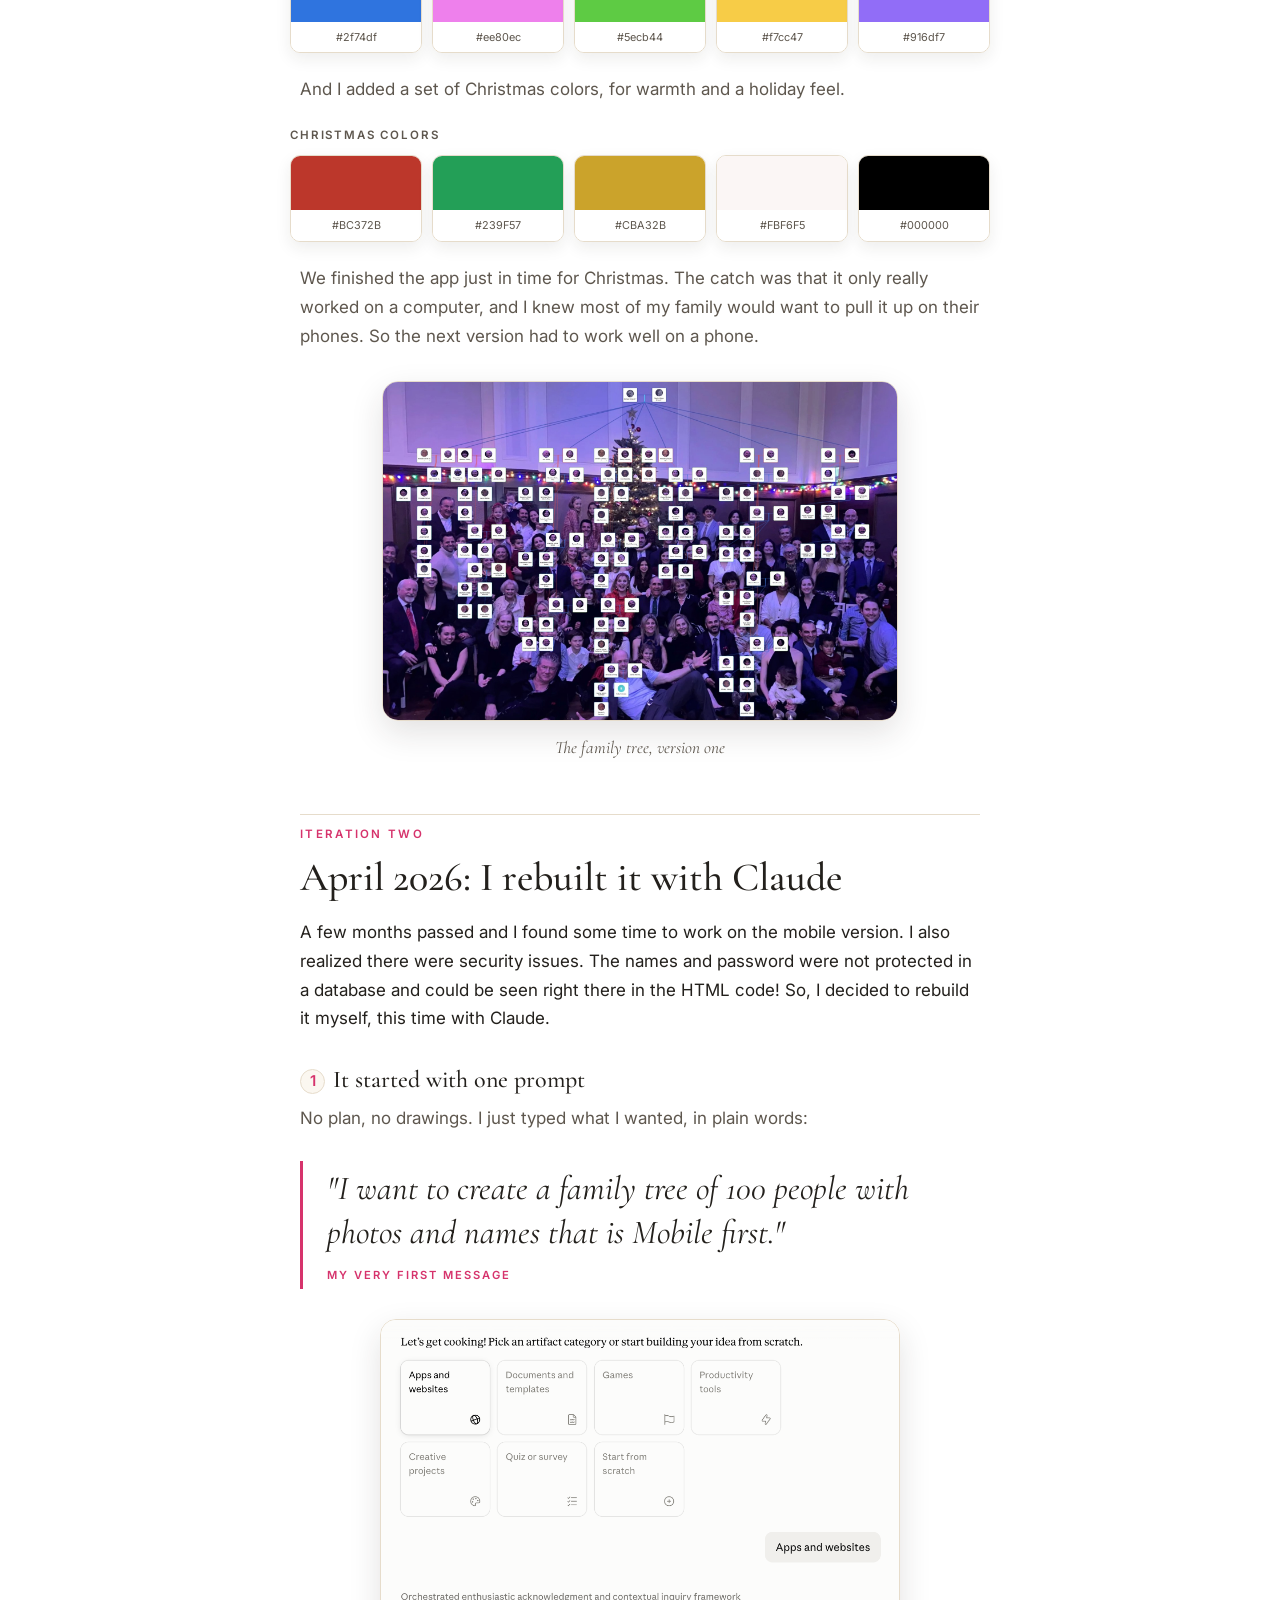
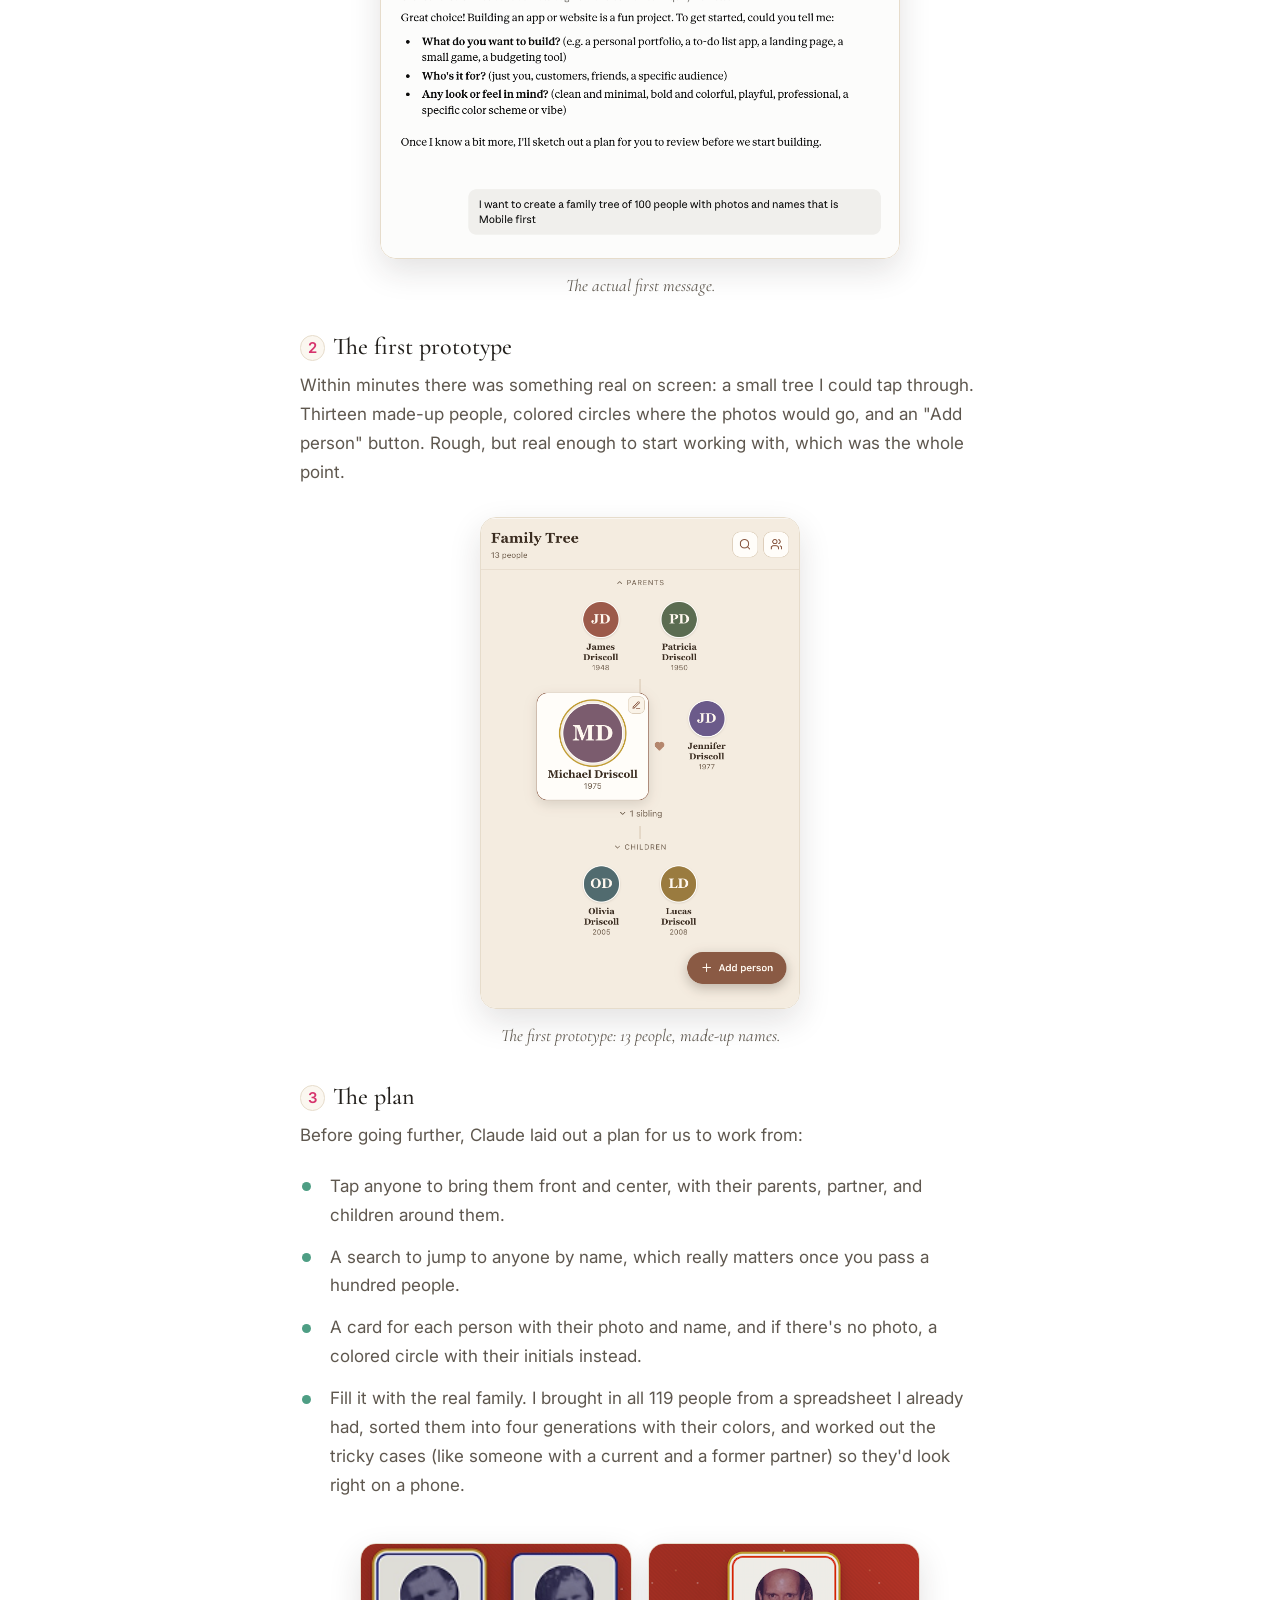
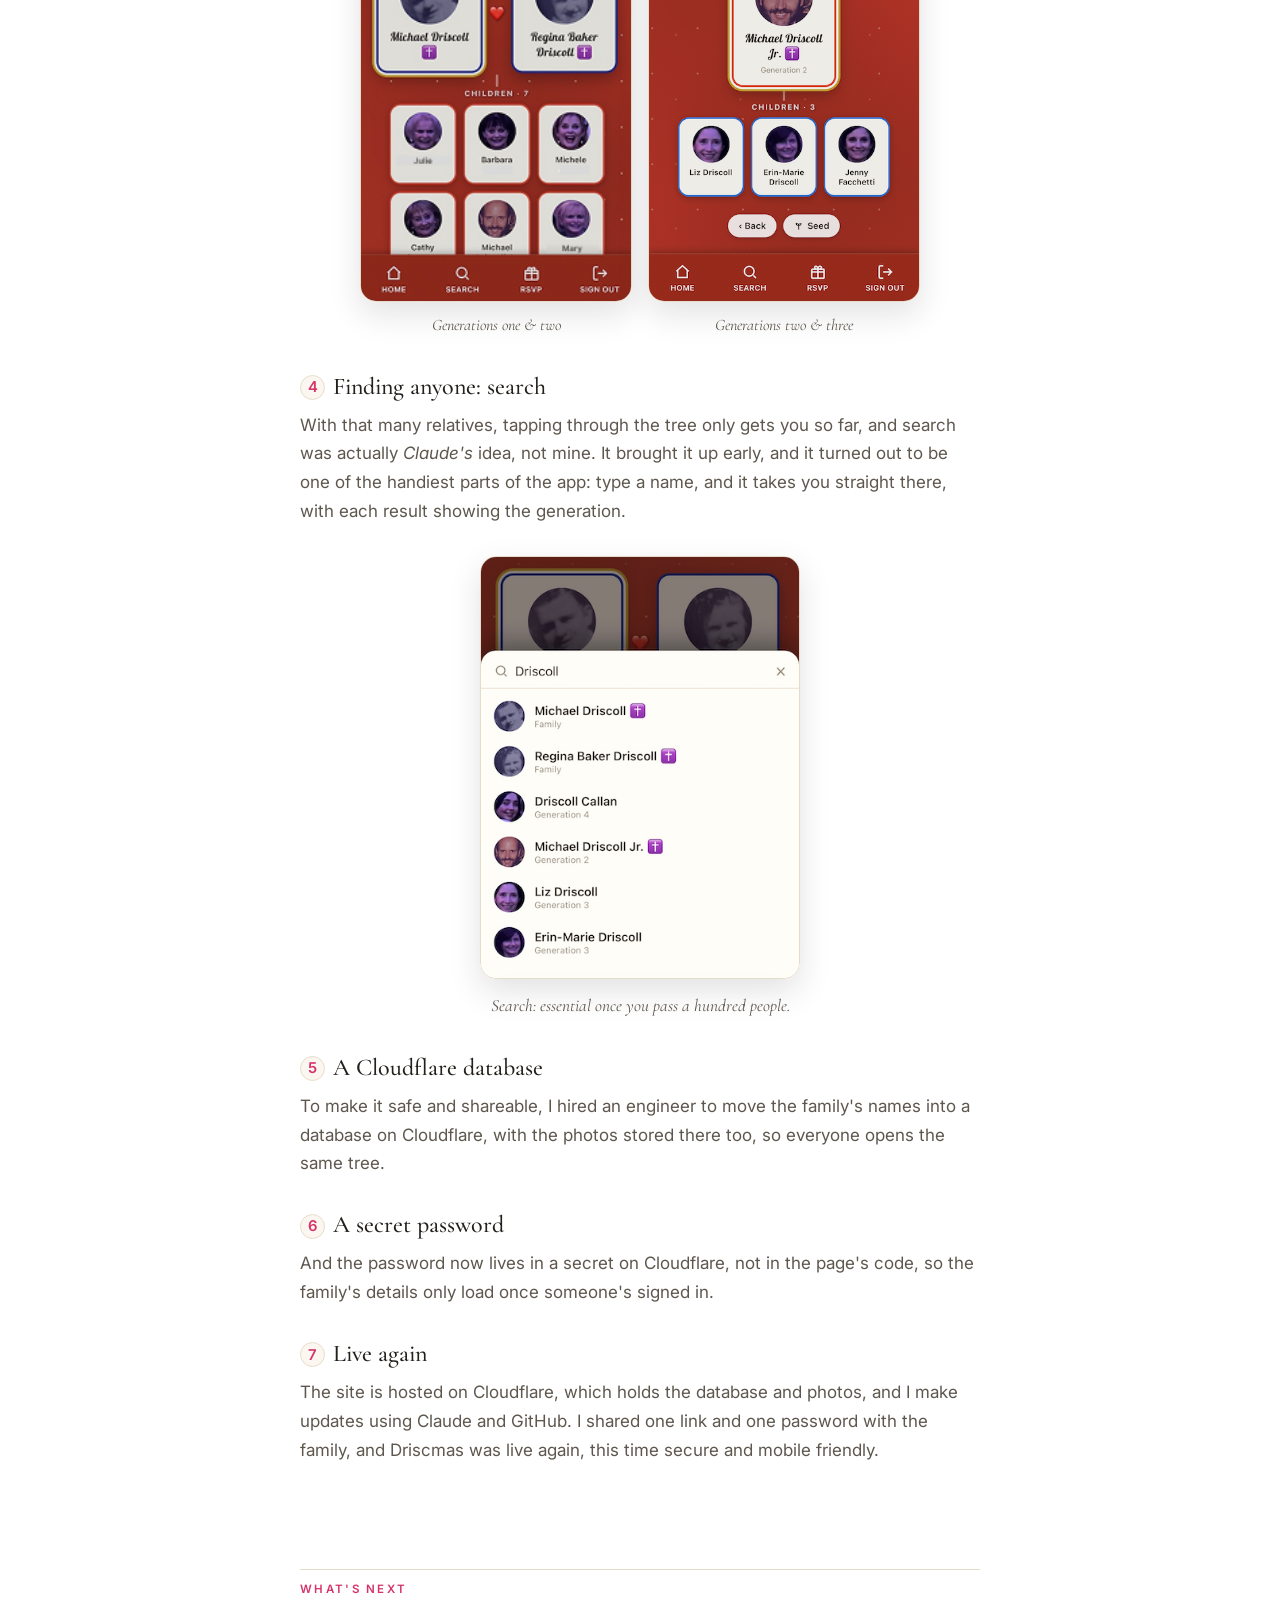
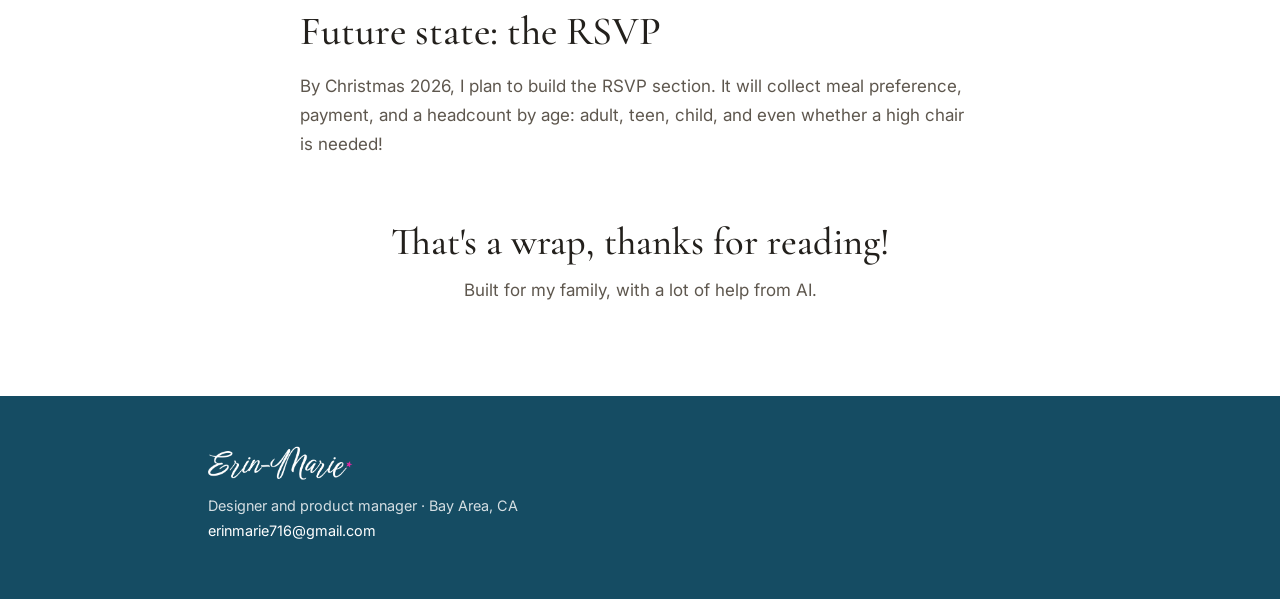
==== commit 6eec15bf: "edits" ====
--- a/driscmas.html
+++ b/driscmas.html
@@ -245,8 +245,8 @@
         <img src="assets/driscmas-v1-stripe.jpg" alt="Stripe.com's product grid, used as a design reference">
         <figcaption>My reference: Stripe's product grid.</figcaption>
       </figure>
-      <p class="soft">I didn't write the code, but the design direction was mine: a visual reference for the overall feel, a design for the person cards, a color system for the generations, and the holiday mood I wanted.</p>
-      <p class="soft">I started from <em>Stripe</em>. I love how their product cards float on a soft background, linked by thin lines: calm, clean, and clearly structured.</p>
+      <p class="soft">I didn't write the code, but the look was mine to decide: a reference for the overall feel, the design of the person cards, a color for each generation, and the holiday mood I wanted.</p>
+      <p class="soft">I started with <em>Stripe's</em> website. I love how their little cards float on a soft background, joined by thin lines: calm, clean, and easy to follow.</p>
       <p class="soft">Then we agreed on a single "person box" for everyone: a rounded white card, a soft gradient circle with the person's initial (a photo drops in when there is one), their name, and a small cross beside anyone we've lost.</p>
     </div>
 
@@ -256,7 +256,7 @@
     </figure>
 
     <div class="col prose">
-      <p class="soft">Stacked together, those cards make the tree: generations top to bottom, connector lines tracing parents, partners, and children.</p>
+      <p class="soft">Stacked together, those cards make the tree, generation by generation from top to bottom, with lines linking parents, partners, and children.</p>
     </div>
 
     <figure class="fig wide" style="max-width:645px;">
@@ -265,7 +265,7 @@
     </figure>
 
     <div class="col prose">
-      <p class="soft">Each generation got its own color, from a palette I picked so every layer of the family reads distinctly.</p>
+      <p class="soft">Each generation got its own color, so you can tell the different parts of the family apart at a glance.</p>
     </div>
     <div class="palette-block">
       <div class="pal-label">Generation colors</div>
@@ -279,7 +279,7 @@
     </div>
 
     <div class="col prose">
-      <p class="soft">Alongside those, a set of Christmas colors were added for warmth and a holiday feel.</p>
+      <p class="soft">And I added a set of Christmas colors, for warmth and a holiday feel.</p>
     </div>
     <div class="palette-block">
       <div class="pal-label">Christmas colors</div>
@@ -298,7 +298,7 @@
 
     <figure class="fig wide" style="max-width:516px;">
       <img src="assets/driscmas-v1-party.jpg" alt="The Driscmas family tree displayed over a photo of the family Christmas party">
-      <figcaption>The tree, up at our Christmas party.</figcaption>
+      <figcaption>The family tree, version one</figcaption>
     </figure>
 
     <!-- ITERATION 2 -->
@@ -310,7 +310,7 @@
       <p>A few months passed and I found some time to work on the mobile version. I also realized there were security issues. The names and password were not protected in a database and could be seen right there in the HTML code! So, I decided to rebuild it myself, this time with Claude.</p>
 
       <h3><span class="step">1</span>It started with one prompt</h3>
-      <p class="soft">No spec, no wireframe. Just the intent, typed in plain language:</p>
+      <p class="soft">No plan, no drawings. I just typed what I wanted, in plain words:</p>
       <blockquote class="quote">
         "I want to create a family tree of 100 people with photos and names that is Mobile first."
         <span class="who">My very first message</span>
@@ -324,23 +324,22 @@
 
     <div class="col prose">
       <h3><span class="step">2</span>The first prototype</h3>
-      <p class="soft">Within minutes there was something real on screen: a small, tappable tree. Thirteen placeholder people, colored initials where the photos would go, an "Add person" button. Rough, but real enough to react to, which is the whole point.</p>
+      <p class="soft">Within minutes there was something real on screen: a small tree I could tap through. Thirteen made-up people, colored circles where the photos would go, and an "Add person" button. Rough, but real enough to start working with, which was the whole point.</p>
     </div>
 
     <figure class="fig phone">
       <img src="assets/driscmas-prototype.png" alt="An early prototype of the family tree with 13 placeholder people">
-      <figcaption>The first prototype: 13 people, placeholder names.</figcaption>
+      <figcaption>The first prototype: 13 people, made-up names.</figcaption>
     </figure>
 
     <div class="col prose">
       <h3><span class="step">3</span>The plan</h3>
-      <p class="soft">Before going further, Claude sketched a plan we could build against:</p>
+      <p class="soft">Before going further, Claude laid out a plan for us to work from:</p>
       <ul class="plan">
-        <li>A mobile-first, zoomable tree you navigate with your thumbs: pinch to zoom, drag to pan.</li>
-        <li>Tap any person to focus them: their parents, partner, and children, centered on screen.</li>
-        <li>A search bar to jump to anyone by name, essential once you pass a hundred people.</li>
-        <li>A card per person with a photo and name, and a colored initials avatar as a graceful fallback.</li>
-        <li>Fill it with the real family: I imported all 119 people from a spreadsheet of names I already had, sorted into four generations and color-coded, and handled the messy cases (like a relative with both a current and a former partner) so they read cleanly on a phone.</li>
+        <li>Tap anyone to bring them front and center, with their parents, partner, and children around them.</li>
+        <li>A search to jump to anyone by name, which really matters once you pass a hundred people.</li>
+        <li>A card for each person with their photo and name, and if there's no photo, a colored circle with their initials instead.</li>
+        <li>Fill it with the real family. I brought in all 119 people from a spreadsheet I already had, sorted them into four generations with their colors, and worked out the tricky cases (like someone with a current and a former partner) so they'd look right on a phone.</li>
       </ul>
     </div>
 
@@ -357,7 +356,7 @@
 
     <div class="col prose">
       <h3><span class="step">4</span>Finding anyone: search</h3>
-      <p class="soft">With that many relatives, tapping through the tree isn't enough, and search was actually <em>Claude's</em> idea, not mine. It suggested it early, and it turned out to be one of the most useful things in the app: type a name, jump straight to them, each result labeled by generation.</p>
+      <p class="soft">With that many relatives, tapping through the tree only gets you so far, and search was actually <em>Claude's</em> idea, not mine. It brought it up early, and it turned out to be one of the handiest parts of the app: type a name, and it takes you straight there, with each result showing the generation.</p>
     </div>
 
     <figure class="fig phone">
@@ -367,12 +366,12 @@
 
     <div class="col prose">
       <h3><span class="step">5</span>A Cloudflare database</h3>
-      <p class="soft">To make it secure and shared, I hired an engineer to move the family's names into a Cloudflare database, with the photos kept in Cloudflare storage, so everyone opens the same tree.</p>
+      <p class="soft">To make it safe and shareable, I hired an engineer to move the family's names into a database on Cloudflare, with the photos stored there too, so everyone opens the same tree.</p>
 
       <h3><span class="step">6</span>A secret password</h3>
-      <p class="soft">And the password now lives in a Cloudflare Pages secret, out of the page's code, so the family data only loads for someone who's signed in.</p>
-
-      <h3><span class="step">7</span>Claude, GitHub to Cloudflare</h3>
+      <p class="soft">And the password now lives in a secret on Cloudflare, not in the page's code, so the family's details only load once someone's signed in.</p>
+
+      <h3><span class="step">7</span>Live again</h3>
       <p class="soft">The site is hosted on Cloudflare, which holds the database and photos, and I make updates using Claude and GitHub. I shared one link and one password with the family, and Driscmas was live again, this time secure and mobile friendly.</p>
     </div>
 
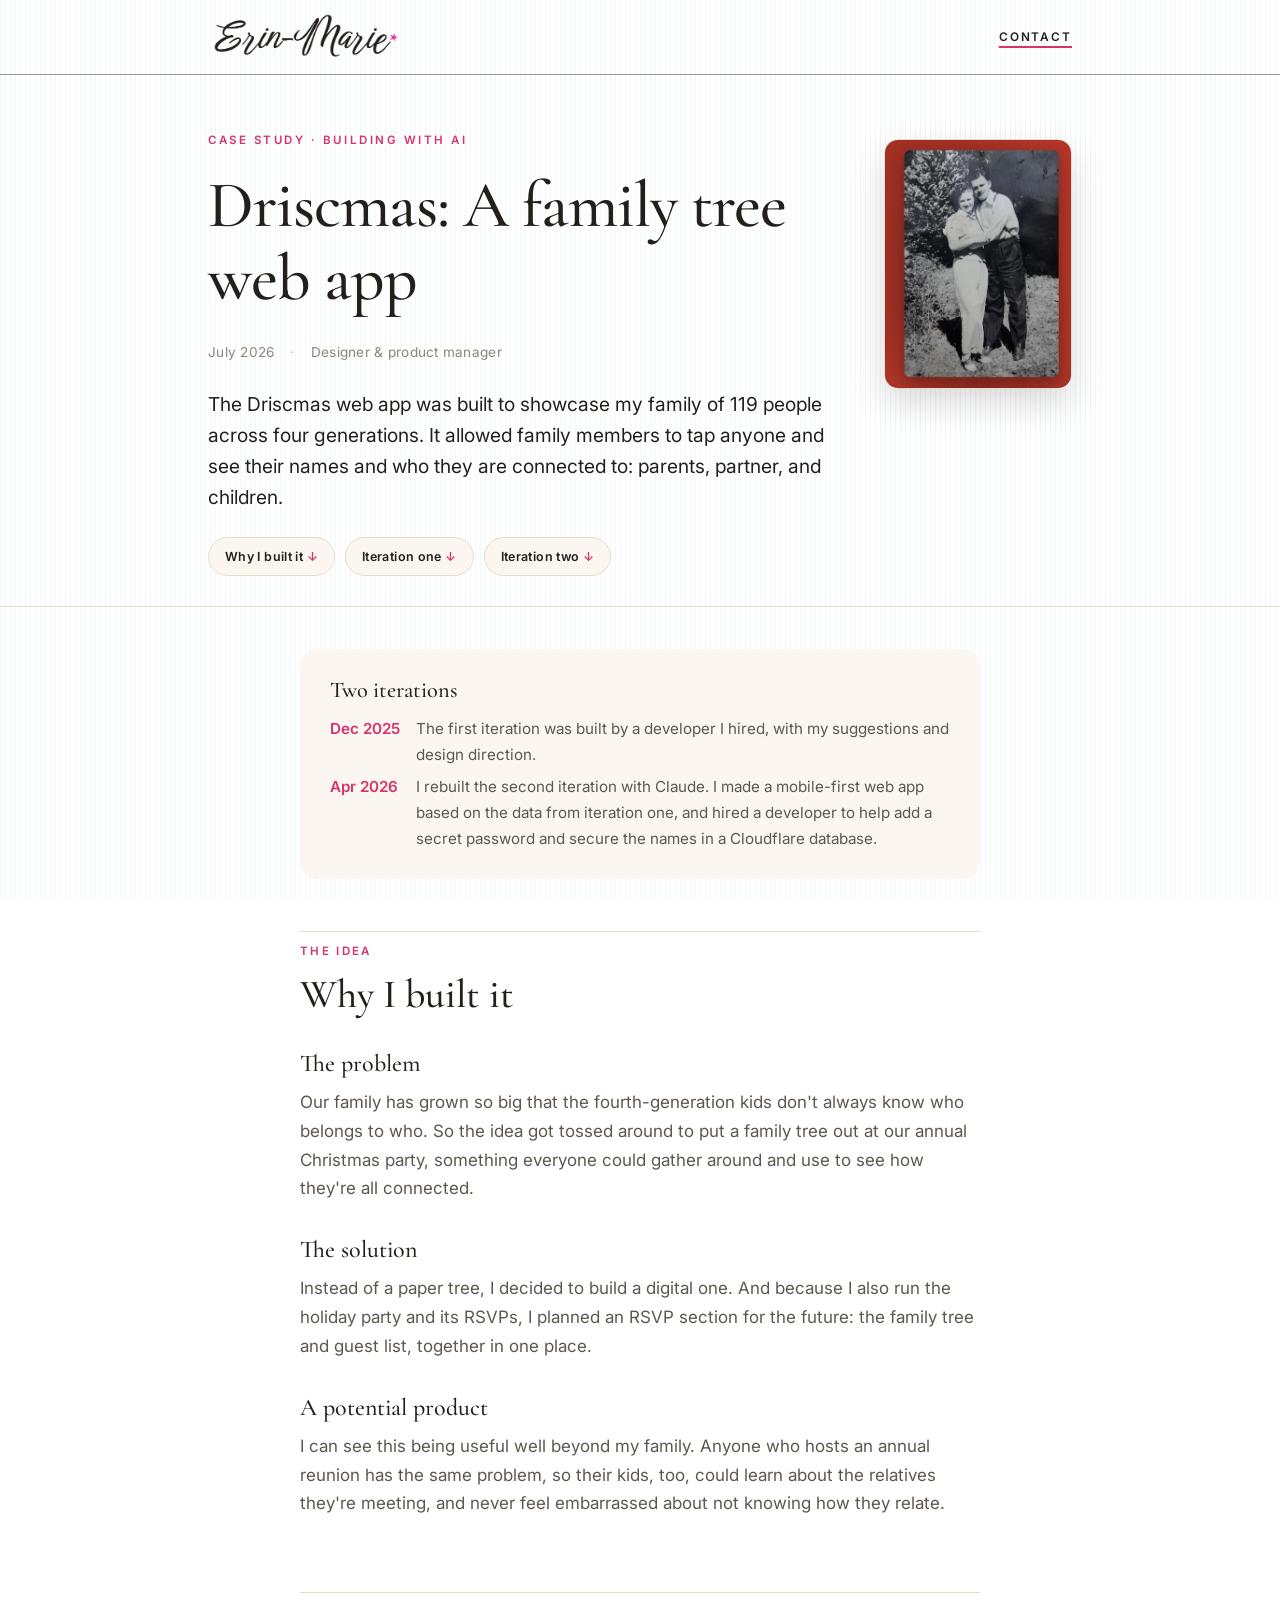
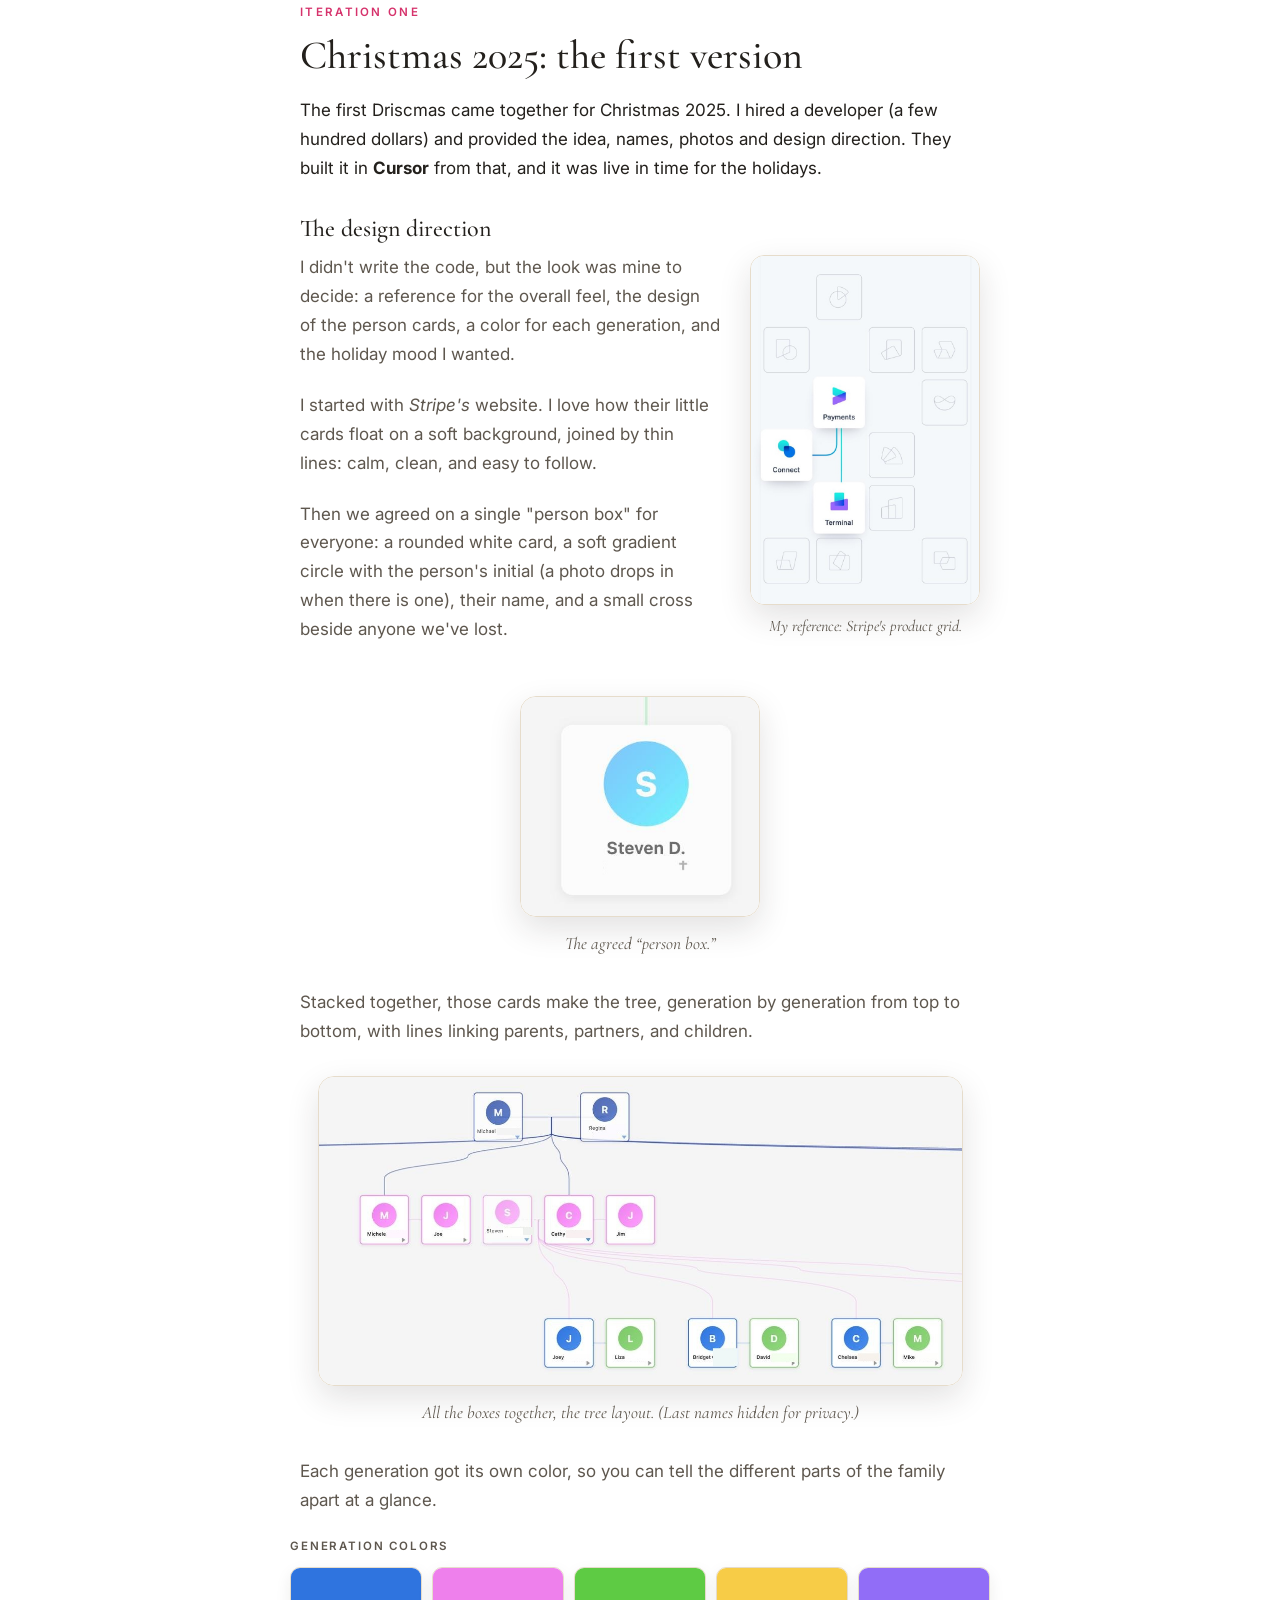
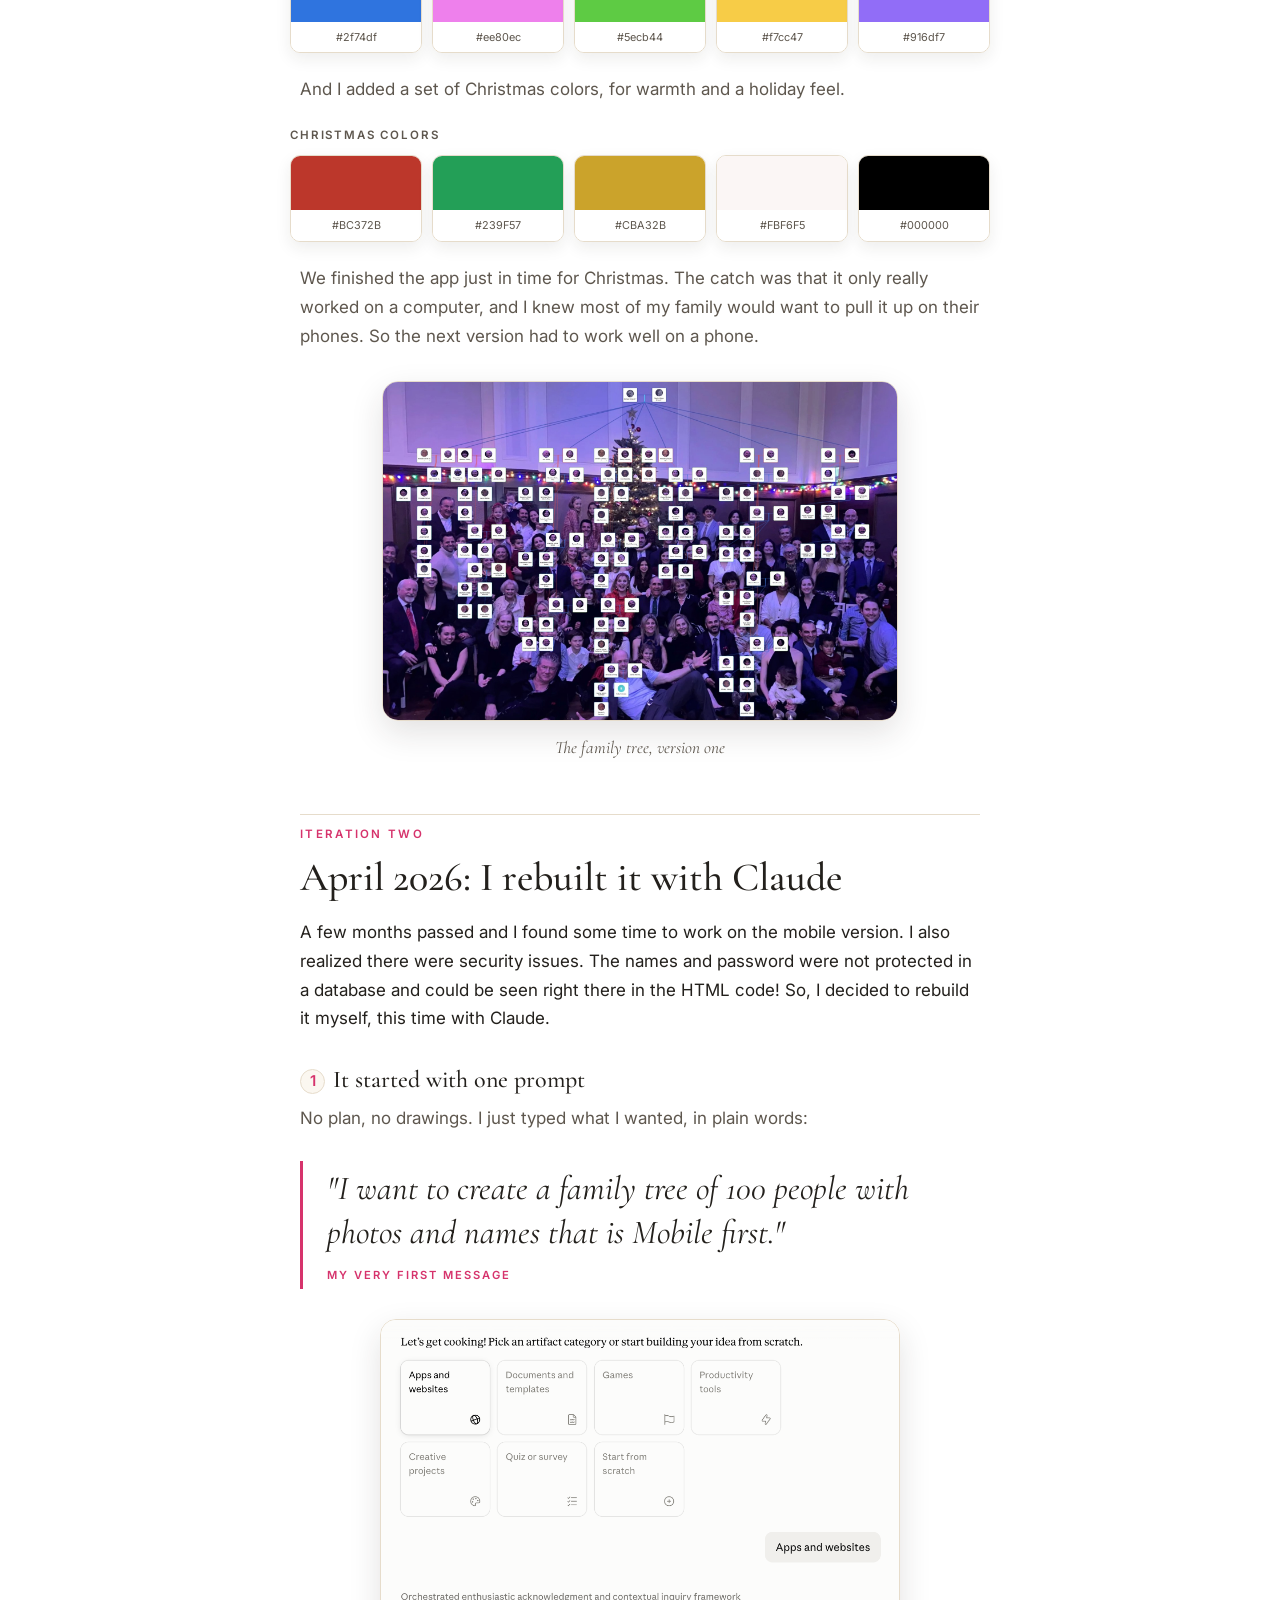
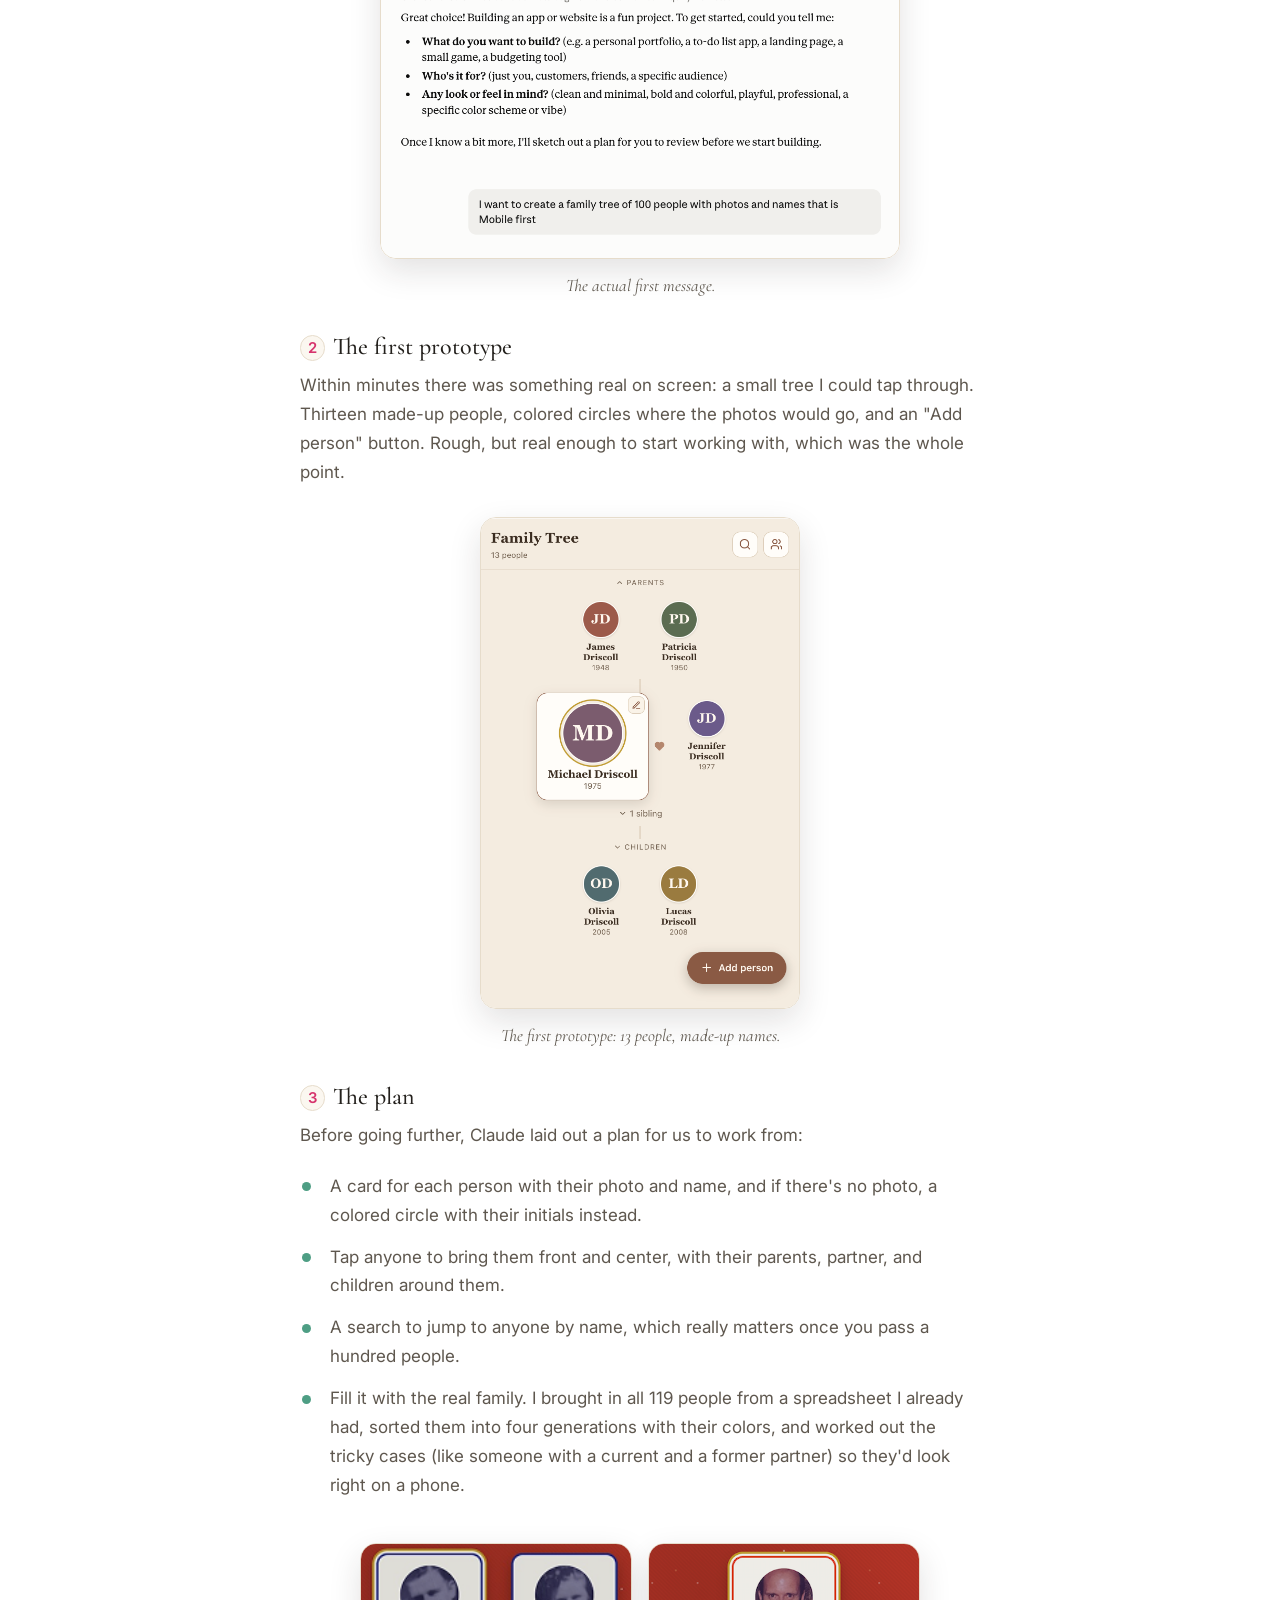
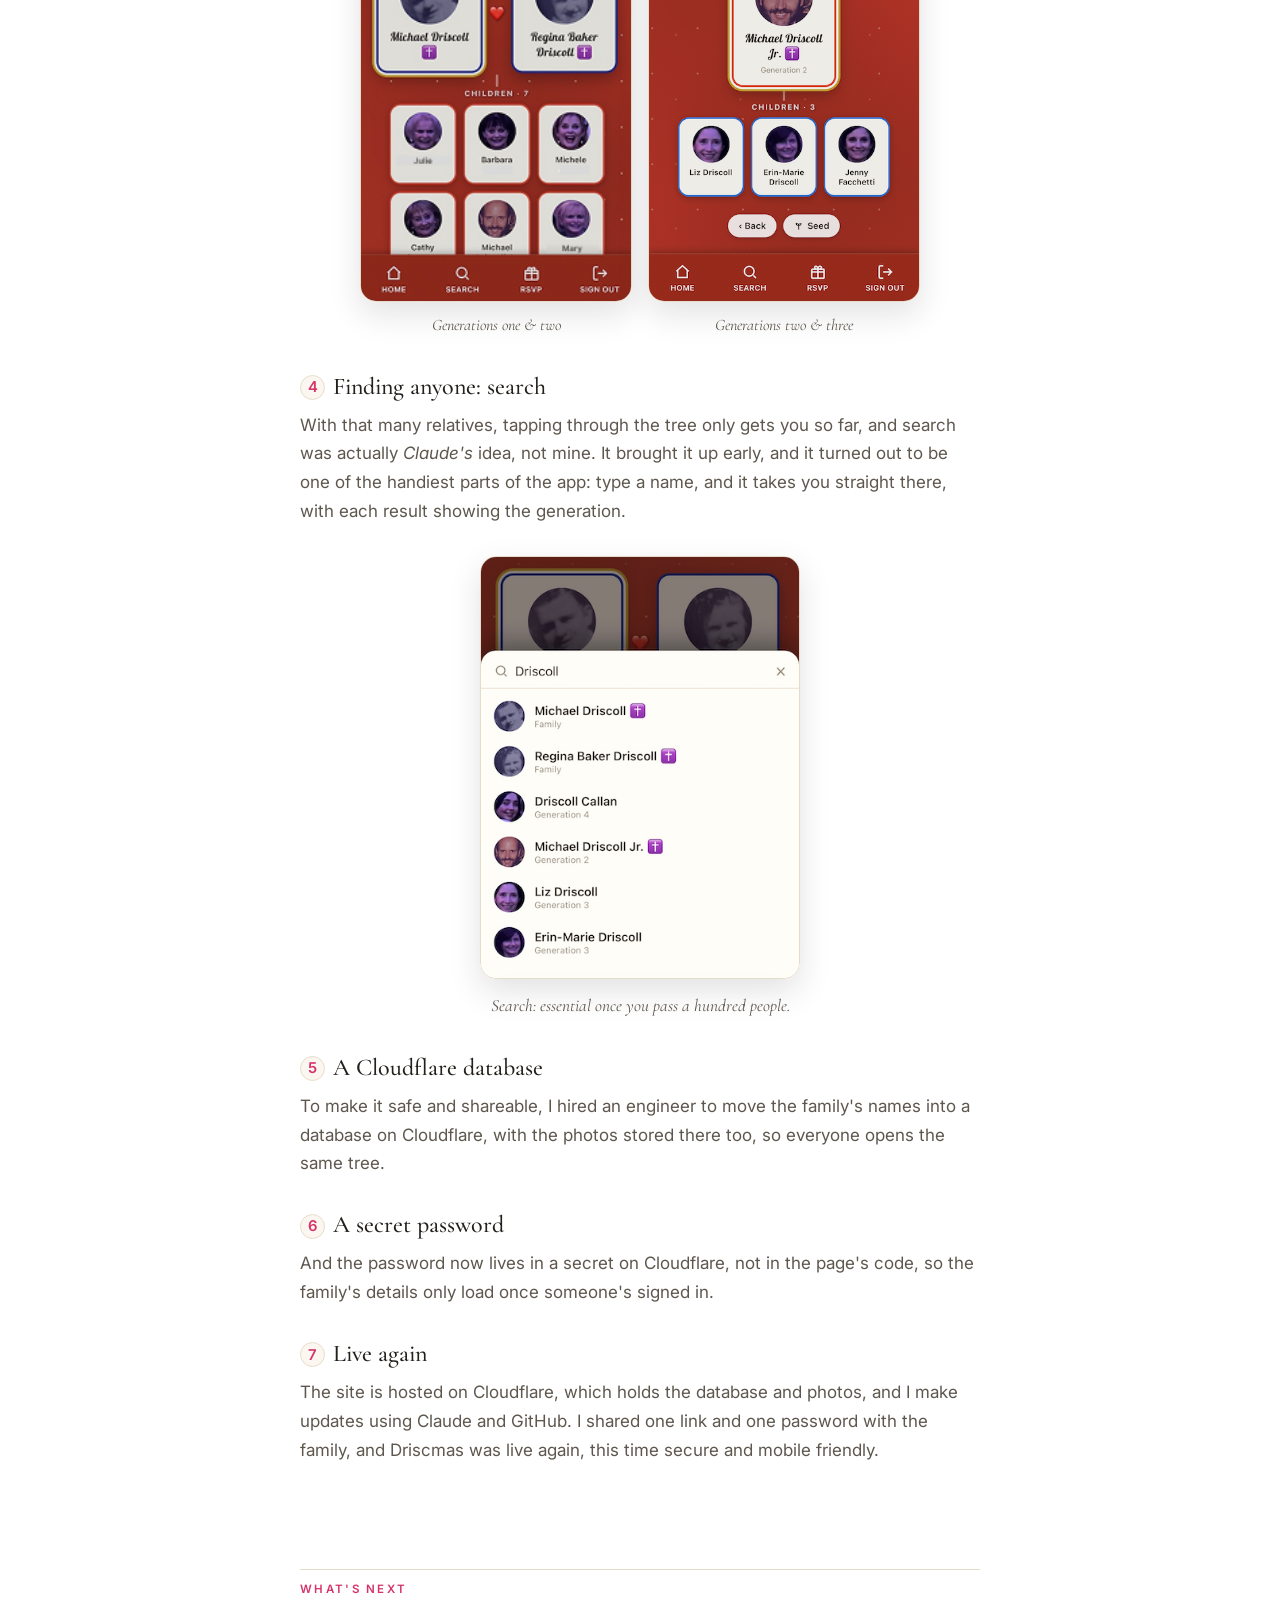
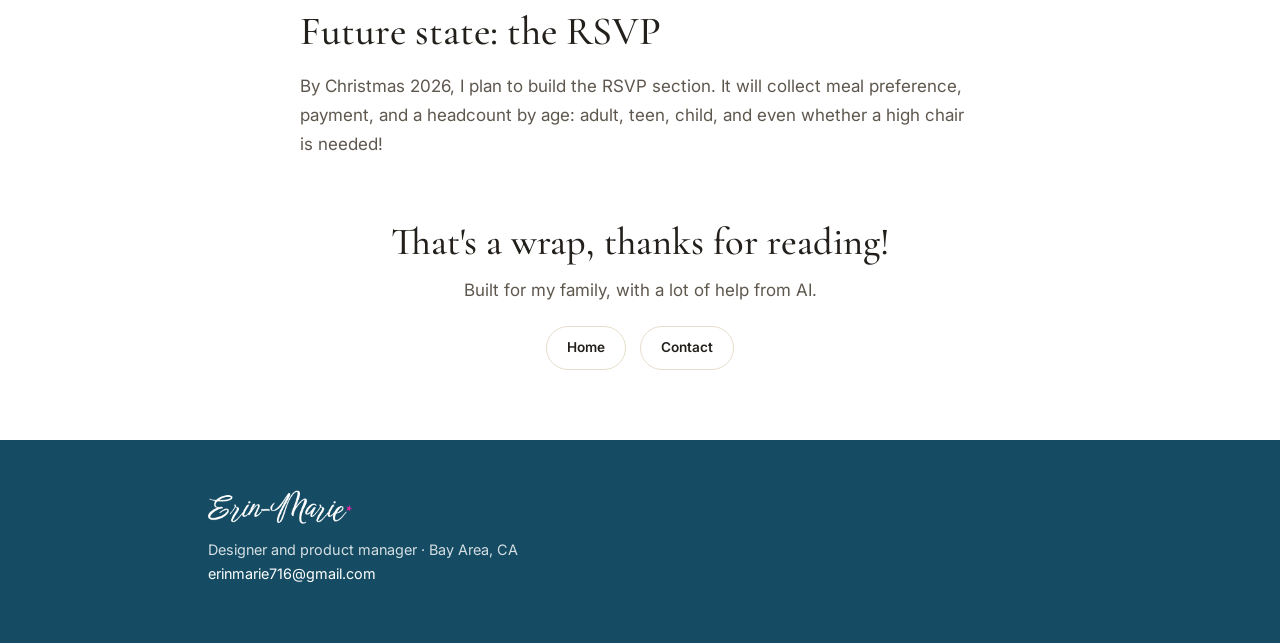
==== commit 108619a2: "updates" ====
--- a/driscmas.html
+++ b/driscmas.html
@@ -336,9 +336,9 @@
       <h3><span class="step">3</span>The plan</h3>
       <p class="soft">Before going further, Claude laid out a plan for us to work from:</p>
       <ul class="plan">
+        <li>A card for each person with their photo and name, and if there's no photo, a colored circle with their initials instead.</li>
         <li>Tap anyone to bring them front and center, with their parents, partner, and children around them.</li>
         <li>A search to jump to anyone by name, which really matters once you pass a hundred people.</li>
-        <li>A card for each person with their photo and name, and if there's no photo, a colored circle with their initials instead.</li>
         <li>Fill it with the real family. I brought in all 119 people from a spreadsheet I already had, sorted them into four generations with their colors, and worked out the tricky cases (like someone with a current and a former partner) so they'd look right on a phone.</li>
       </ul>
     </div>
@@ -393,6 +393,10 @@
   <div class="wrap col">
     <h2>That's a wrap, thanks for reading!</h2>
     <p>Built for my family, with a lot of help from AI.</p>
+    <div class="btnrow" style="margin-top:6px;">
+      <a class="btn btn-ink" href="index.html" style="padding:9px 20px;font-size:.85rem;">Home</a>
+      <a class="btn btn-ink" href="mailto:erinmarie716@gmail.com" style="padding:9px 20px;font-size:.85rem;">Contact</a>
+    </div>
   </div>
 </section>
 
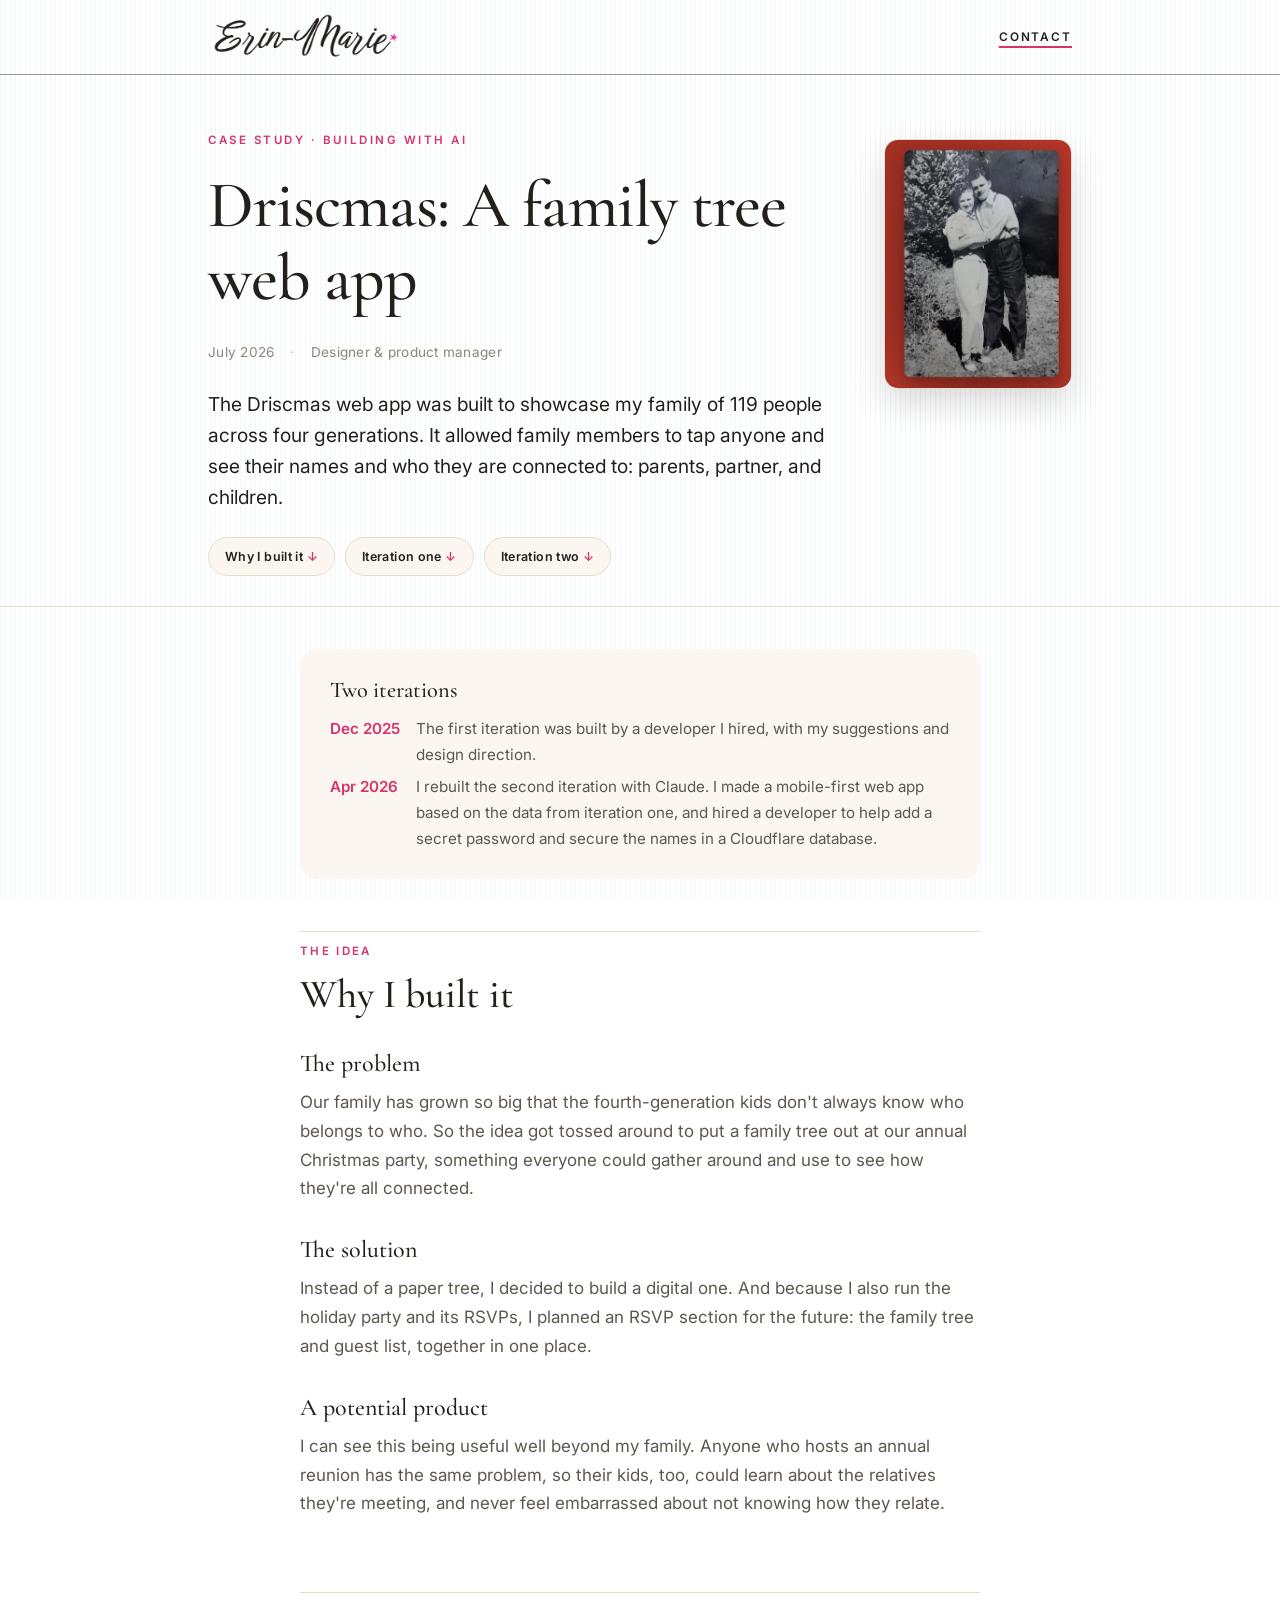
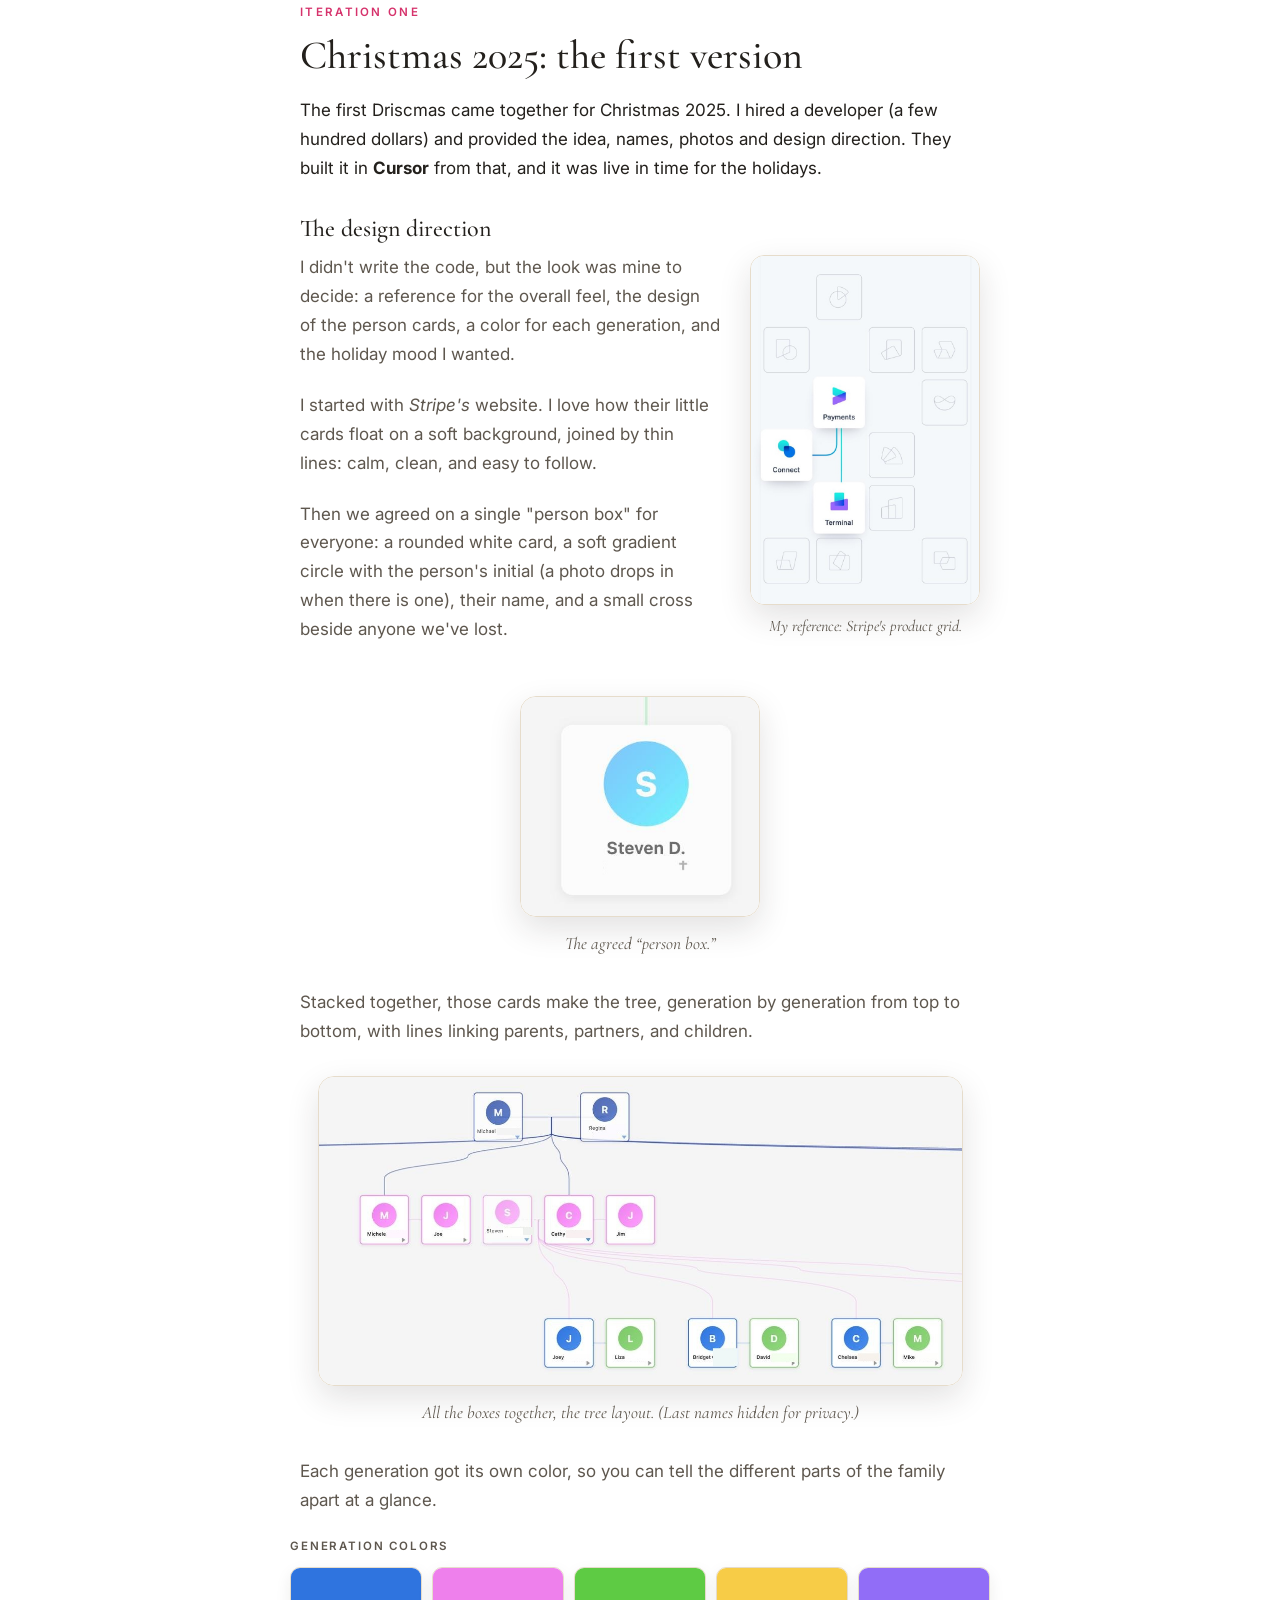
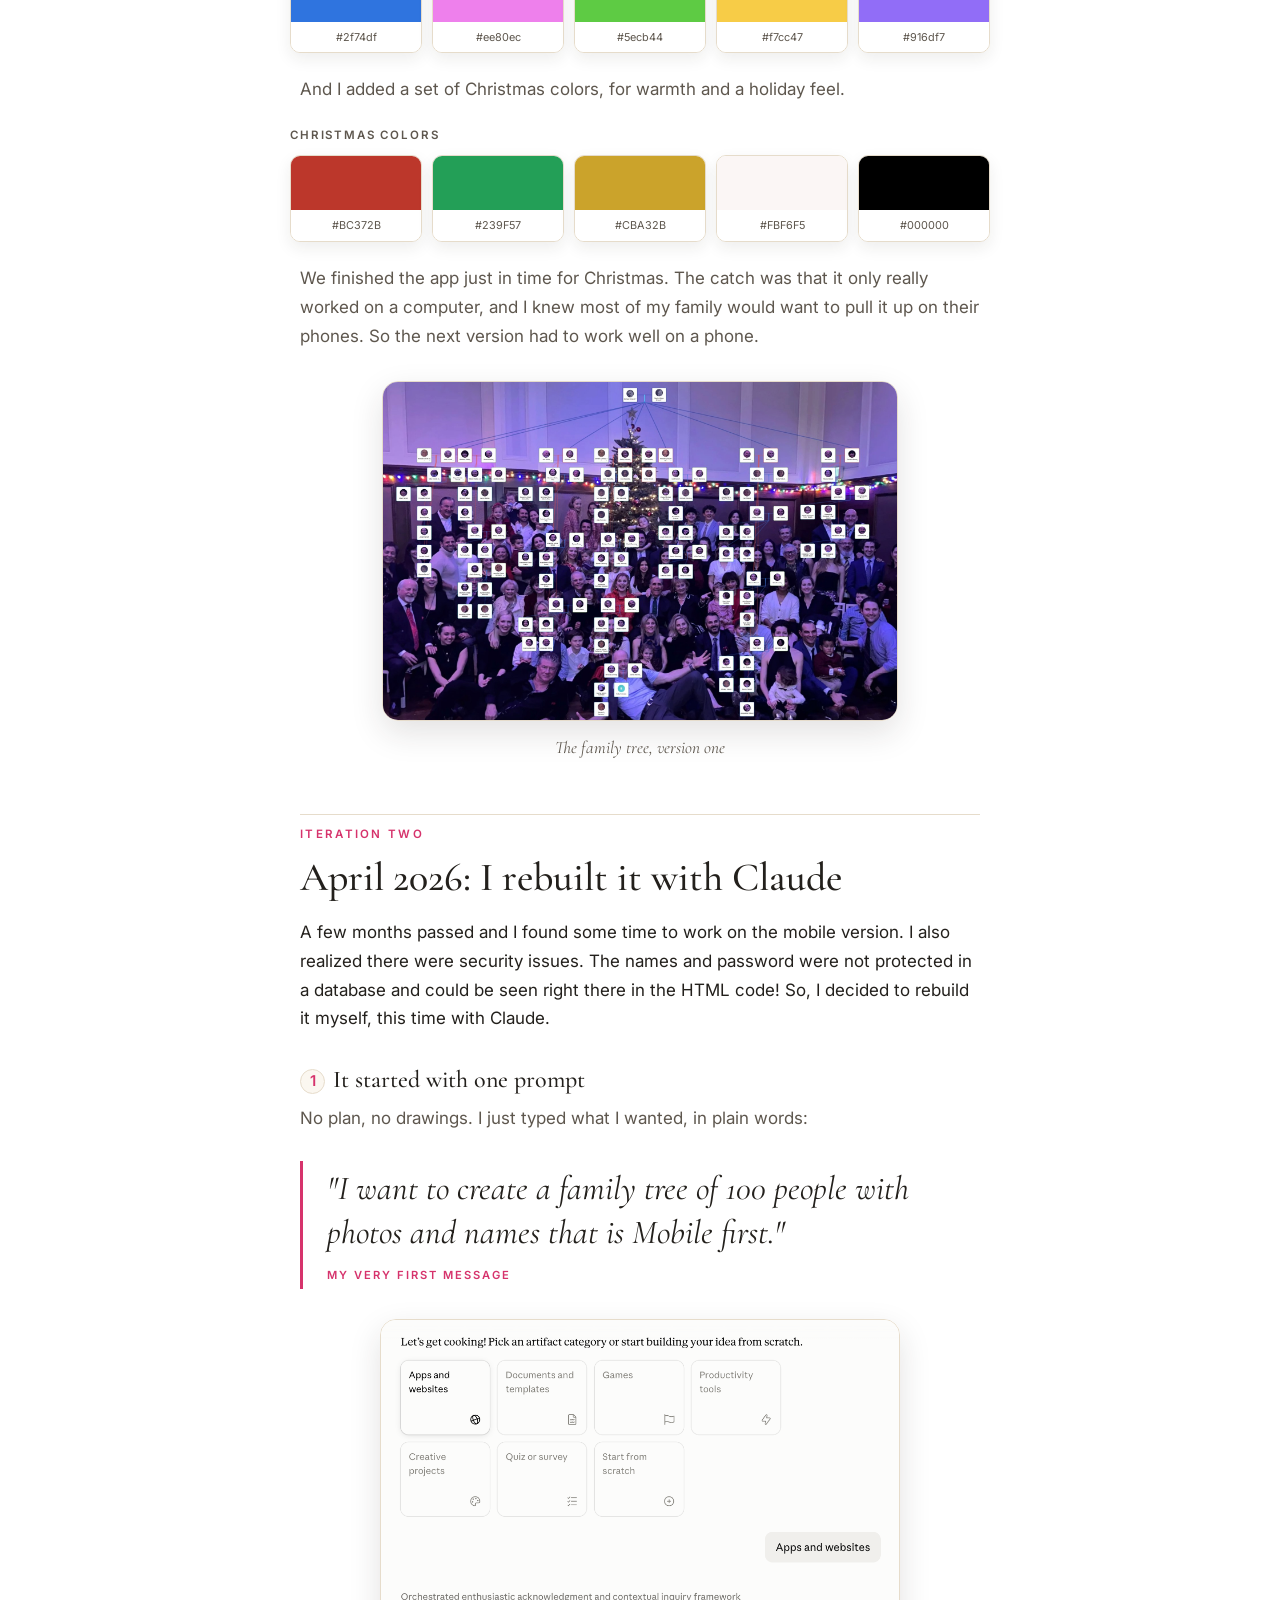
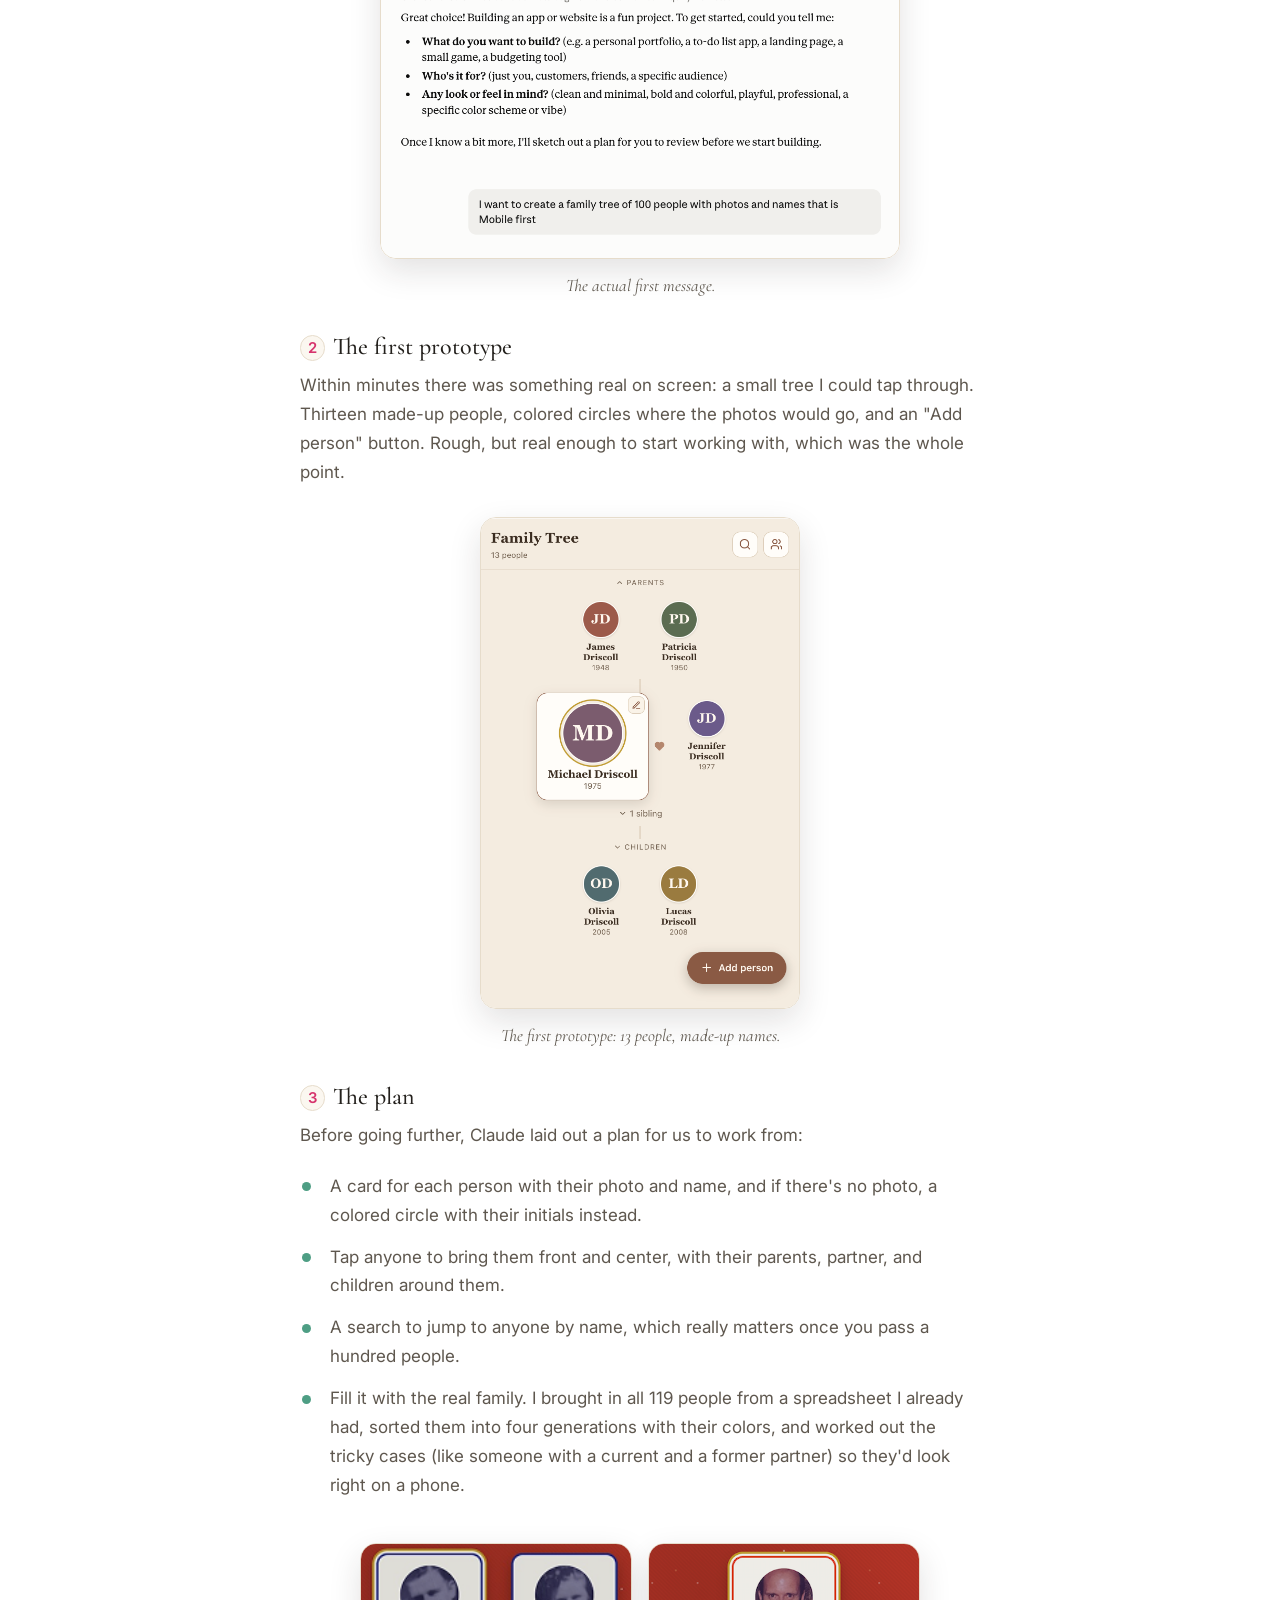
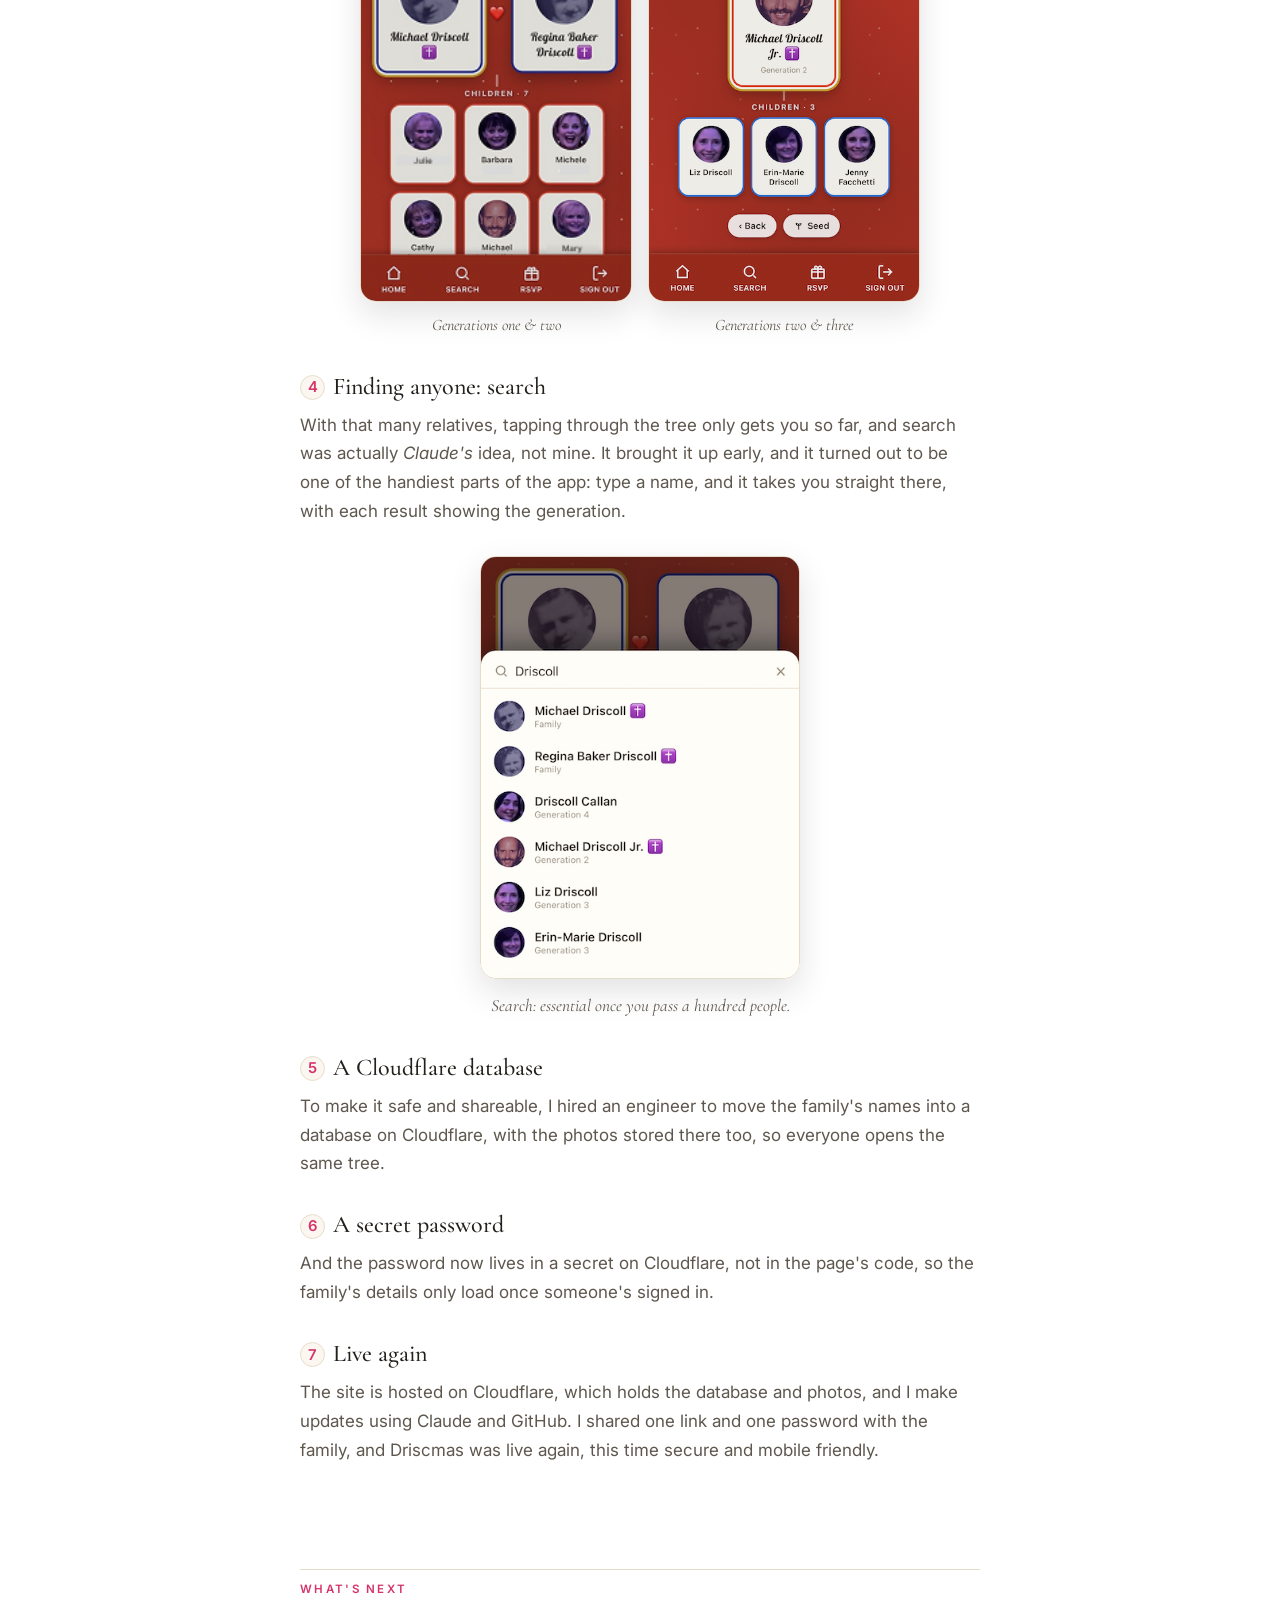
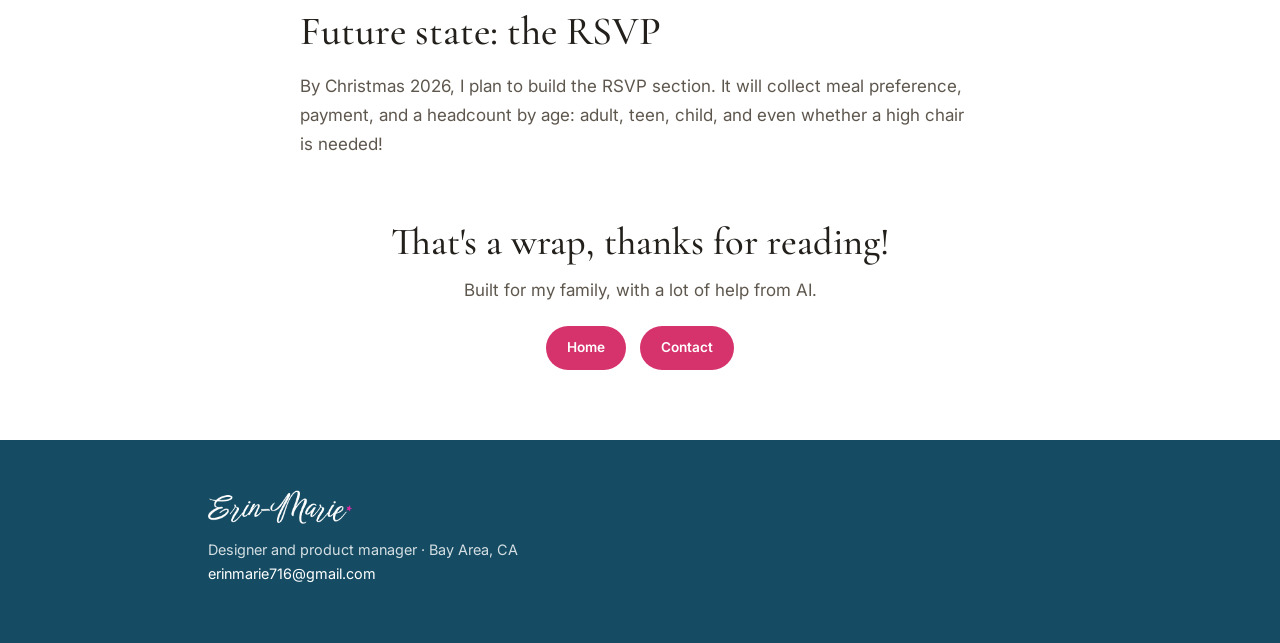
==== commit 0126b309: "pink" ====
--- a/driscmas.html
+++ b/driscmas.html
@@ -394,8 +394,8 @@
     <h2>That's a wrap, thanks for reading!</h2>
     <p>Built for my family, with a lot of help from AI.</p>
     <div class="btnrow" style="margin-top:6px;">
-      <a class="btn btn-ink" href="index.html" style="padding:9px 20px;font-size:.85rem;">Home</a>
-      <a class="btn btn-ink" href="mailto:erinmarie716@gmail.com" style="padding:9px 20px;font-size:.85rem;">Contact</a>
+      <a class="btn btn-pink" href="index.html" style="padding:9px 20px;font-size:.85rem;">Home</a>
+      <a class="btn btn-pink" href="mailto:erinmarie716@gmail.com" style="padding:9px 20px;font-size:.85rem;">Contact</a>
     </div>
   </div>
 </section>
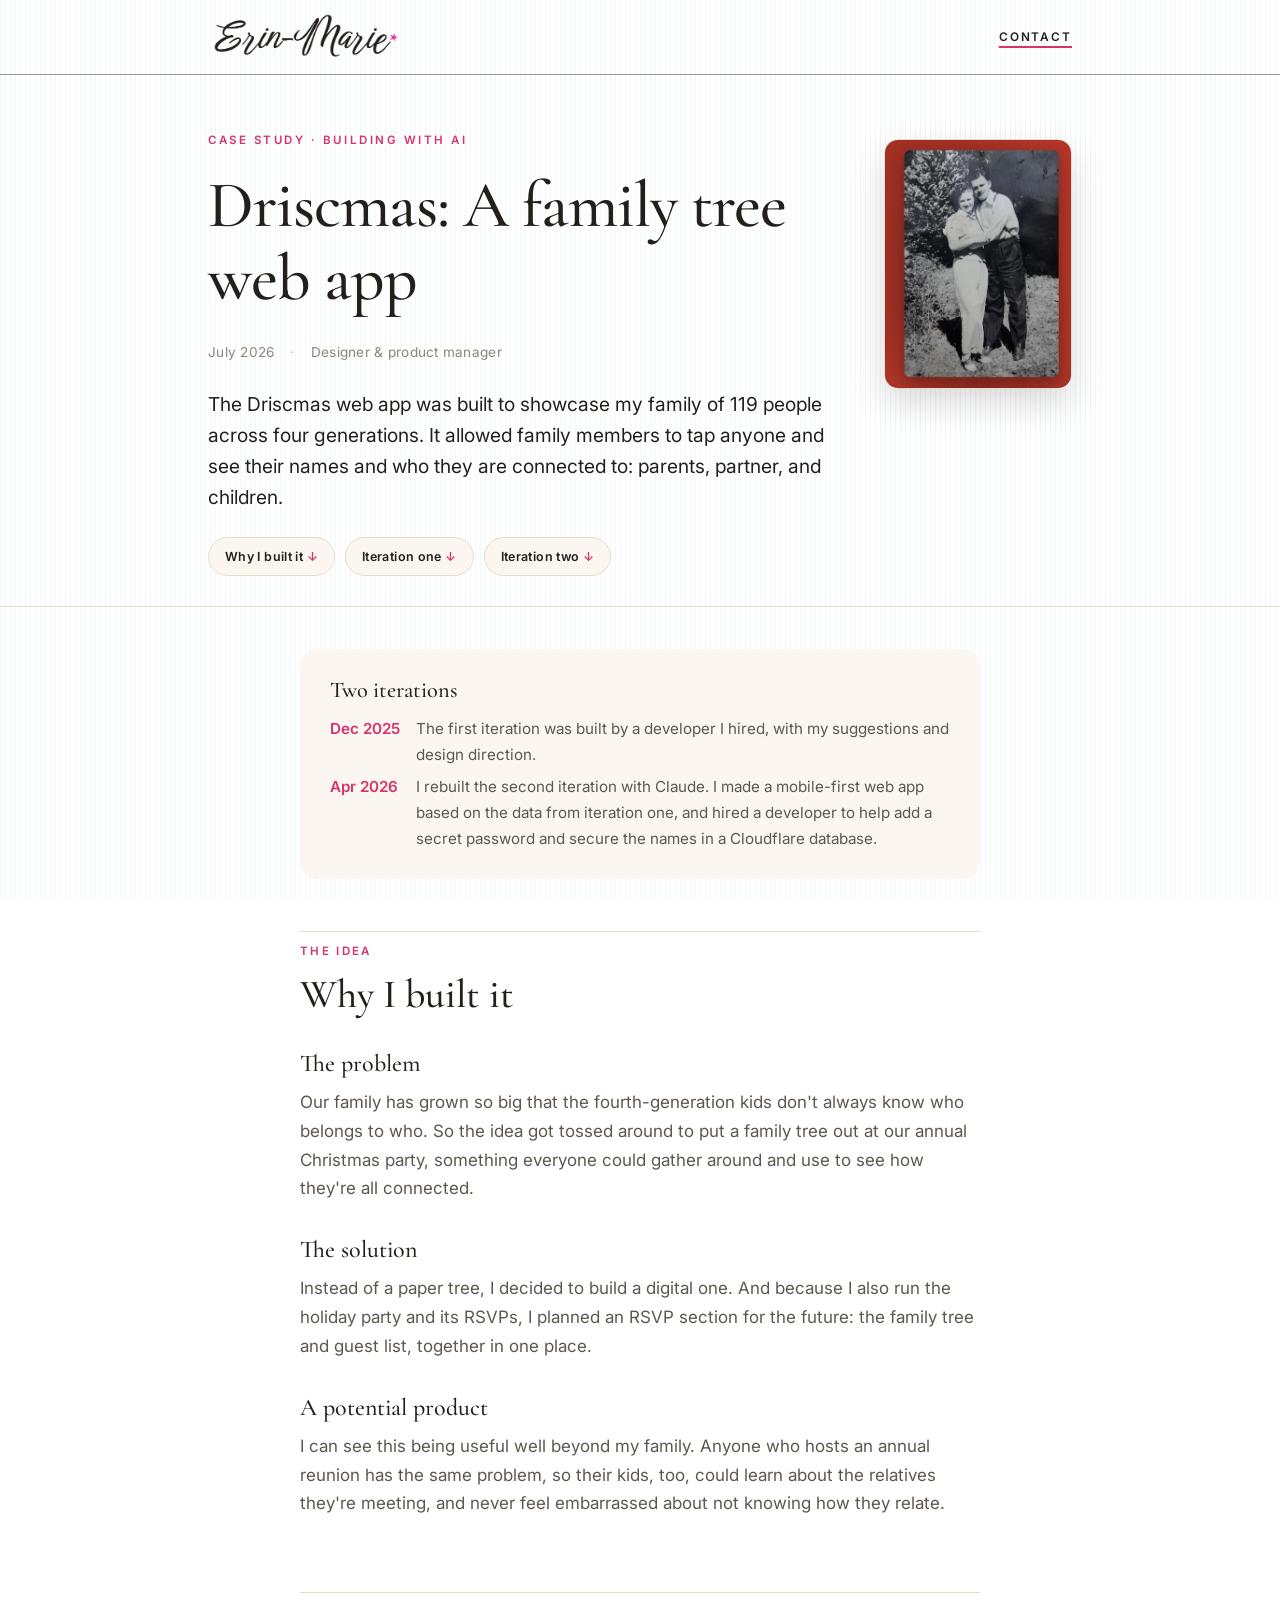
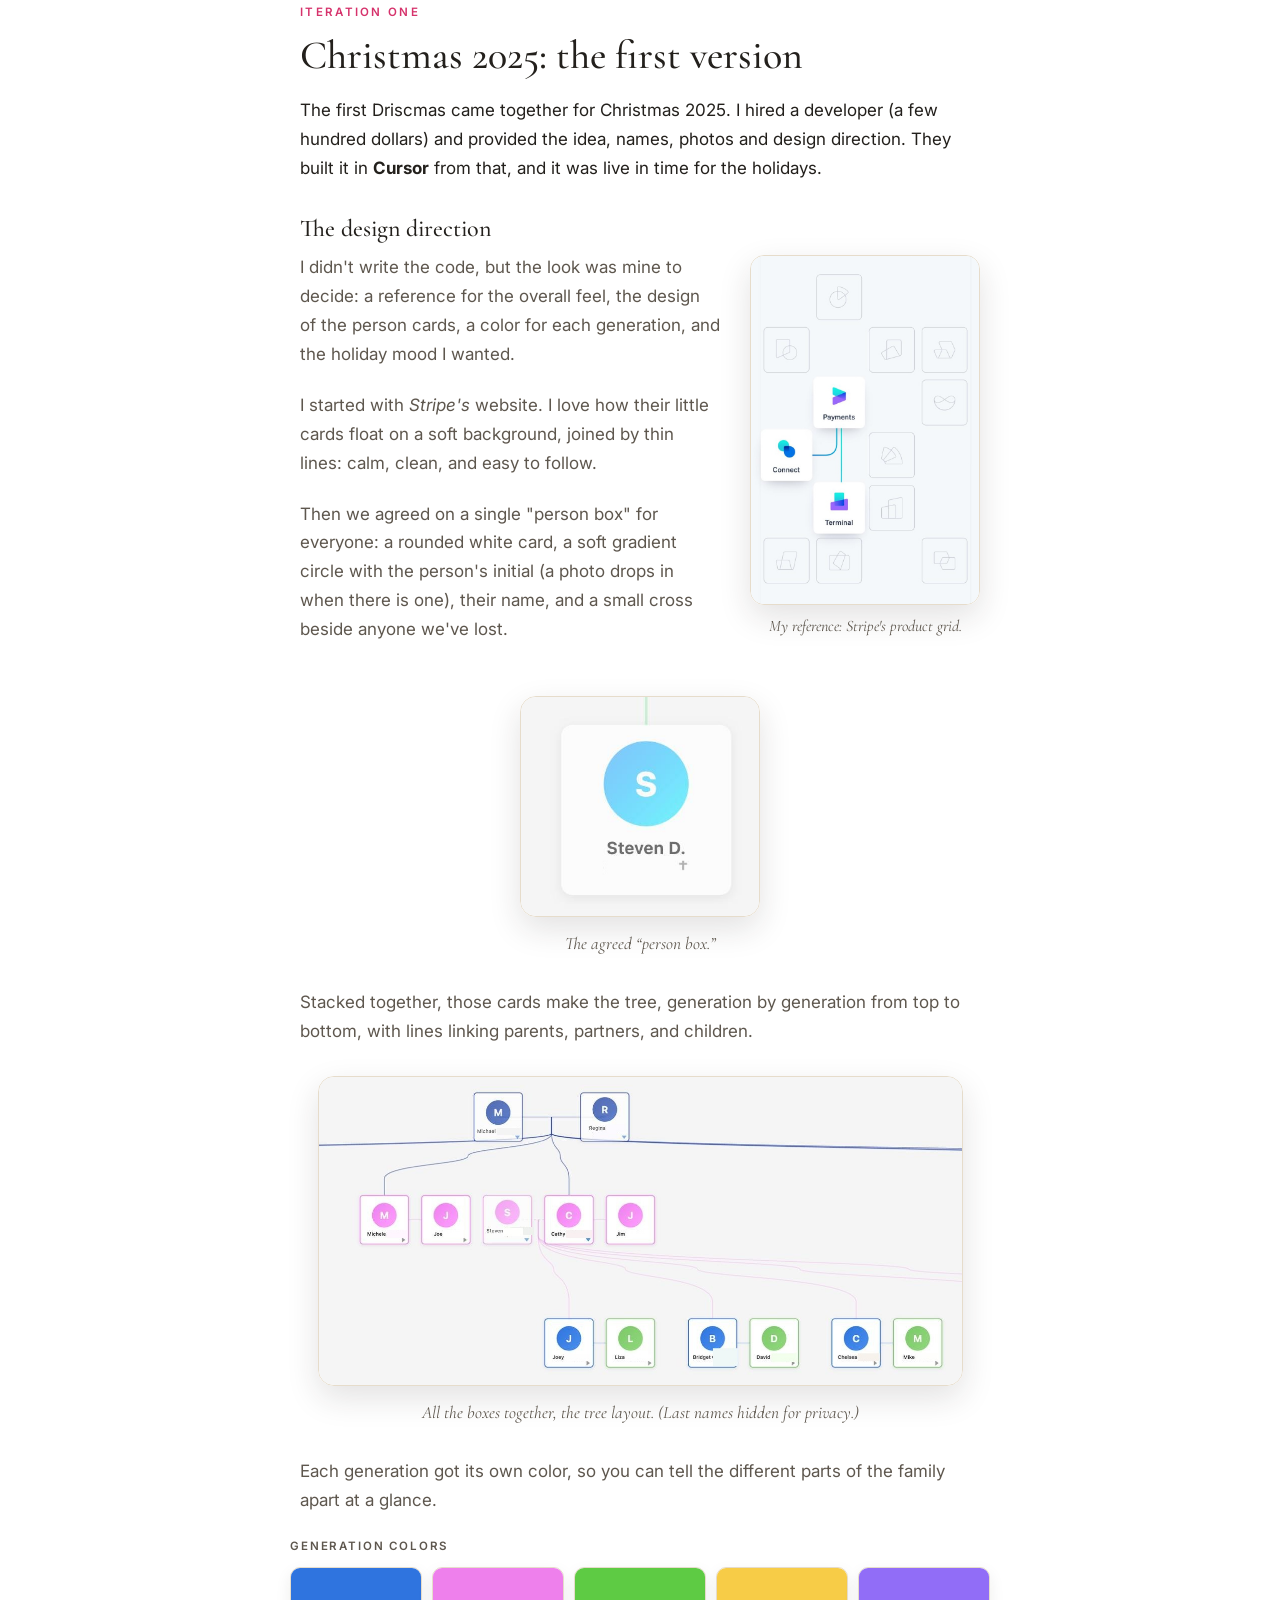
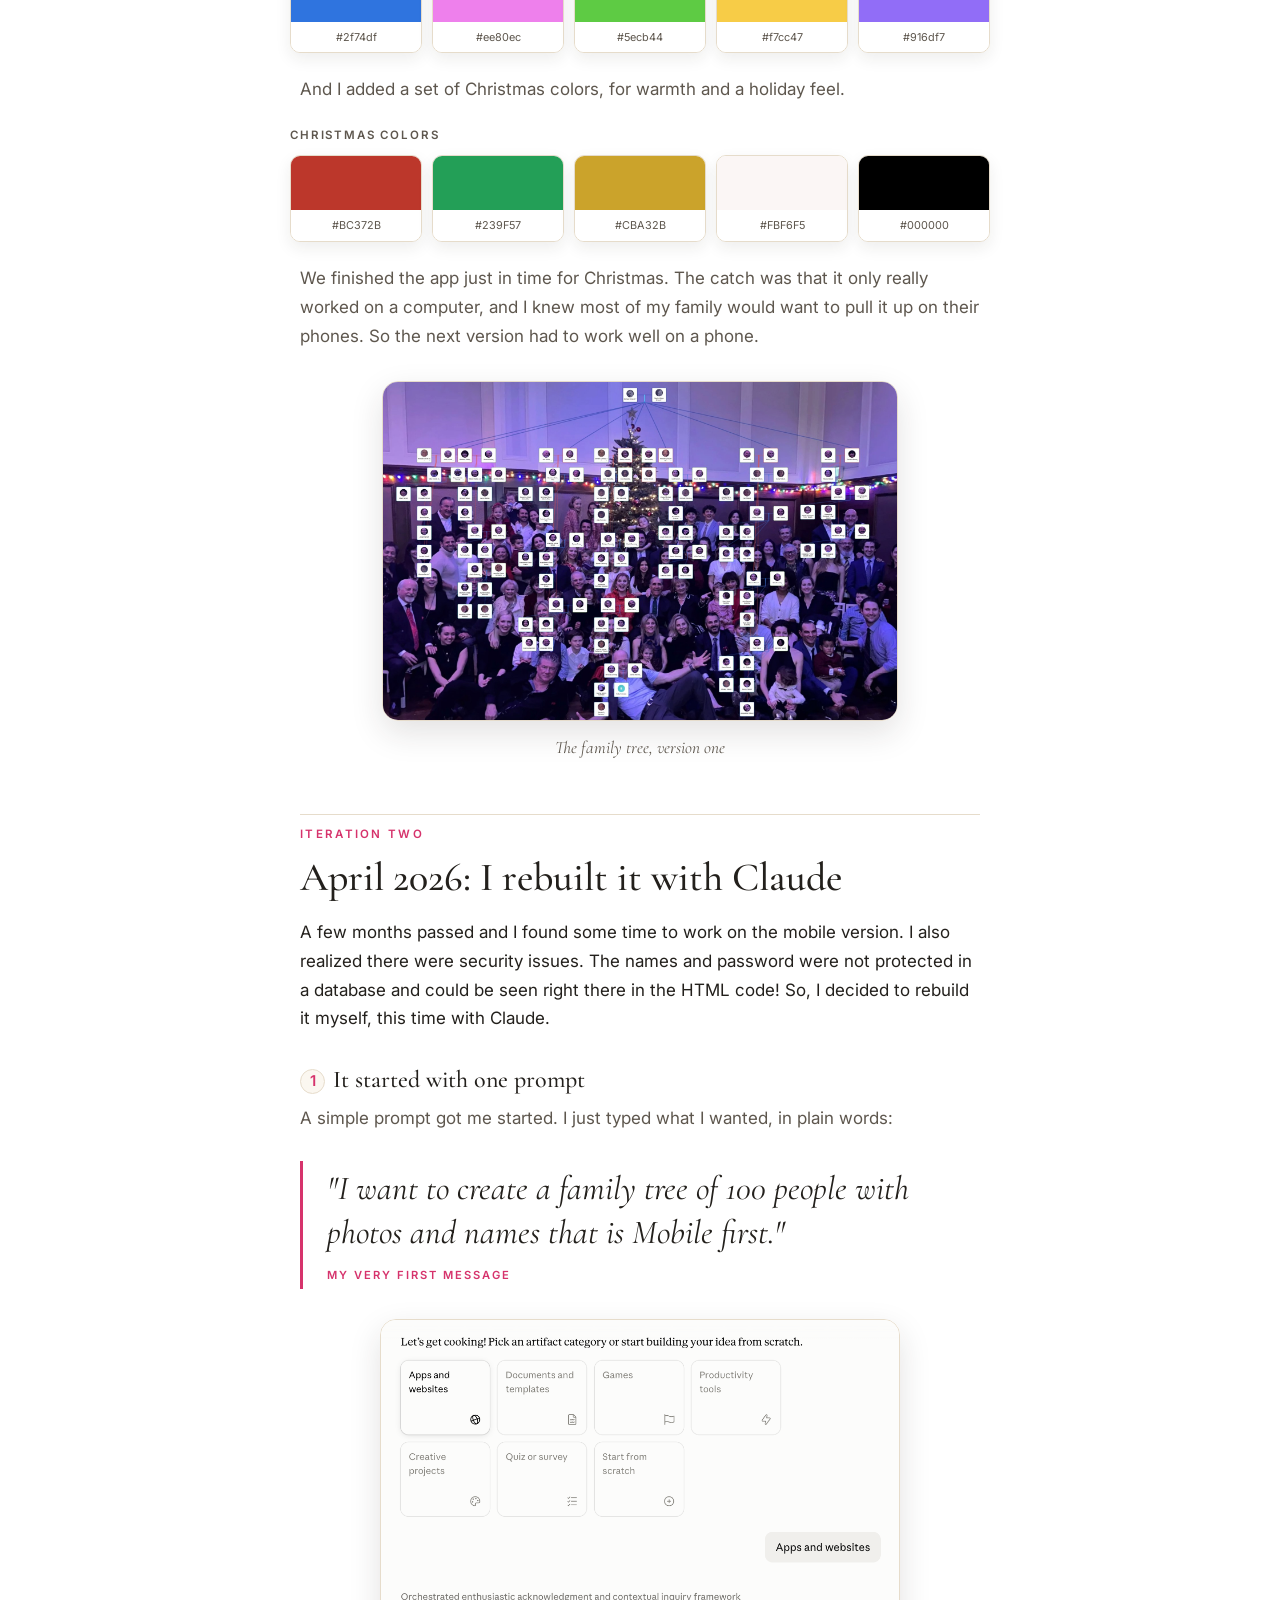
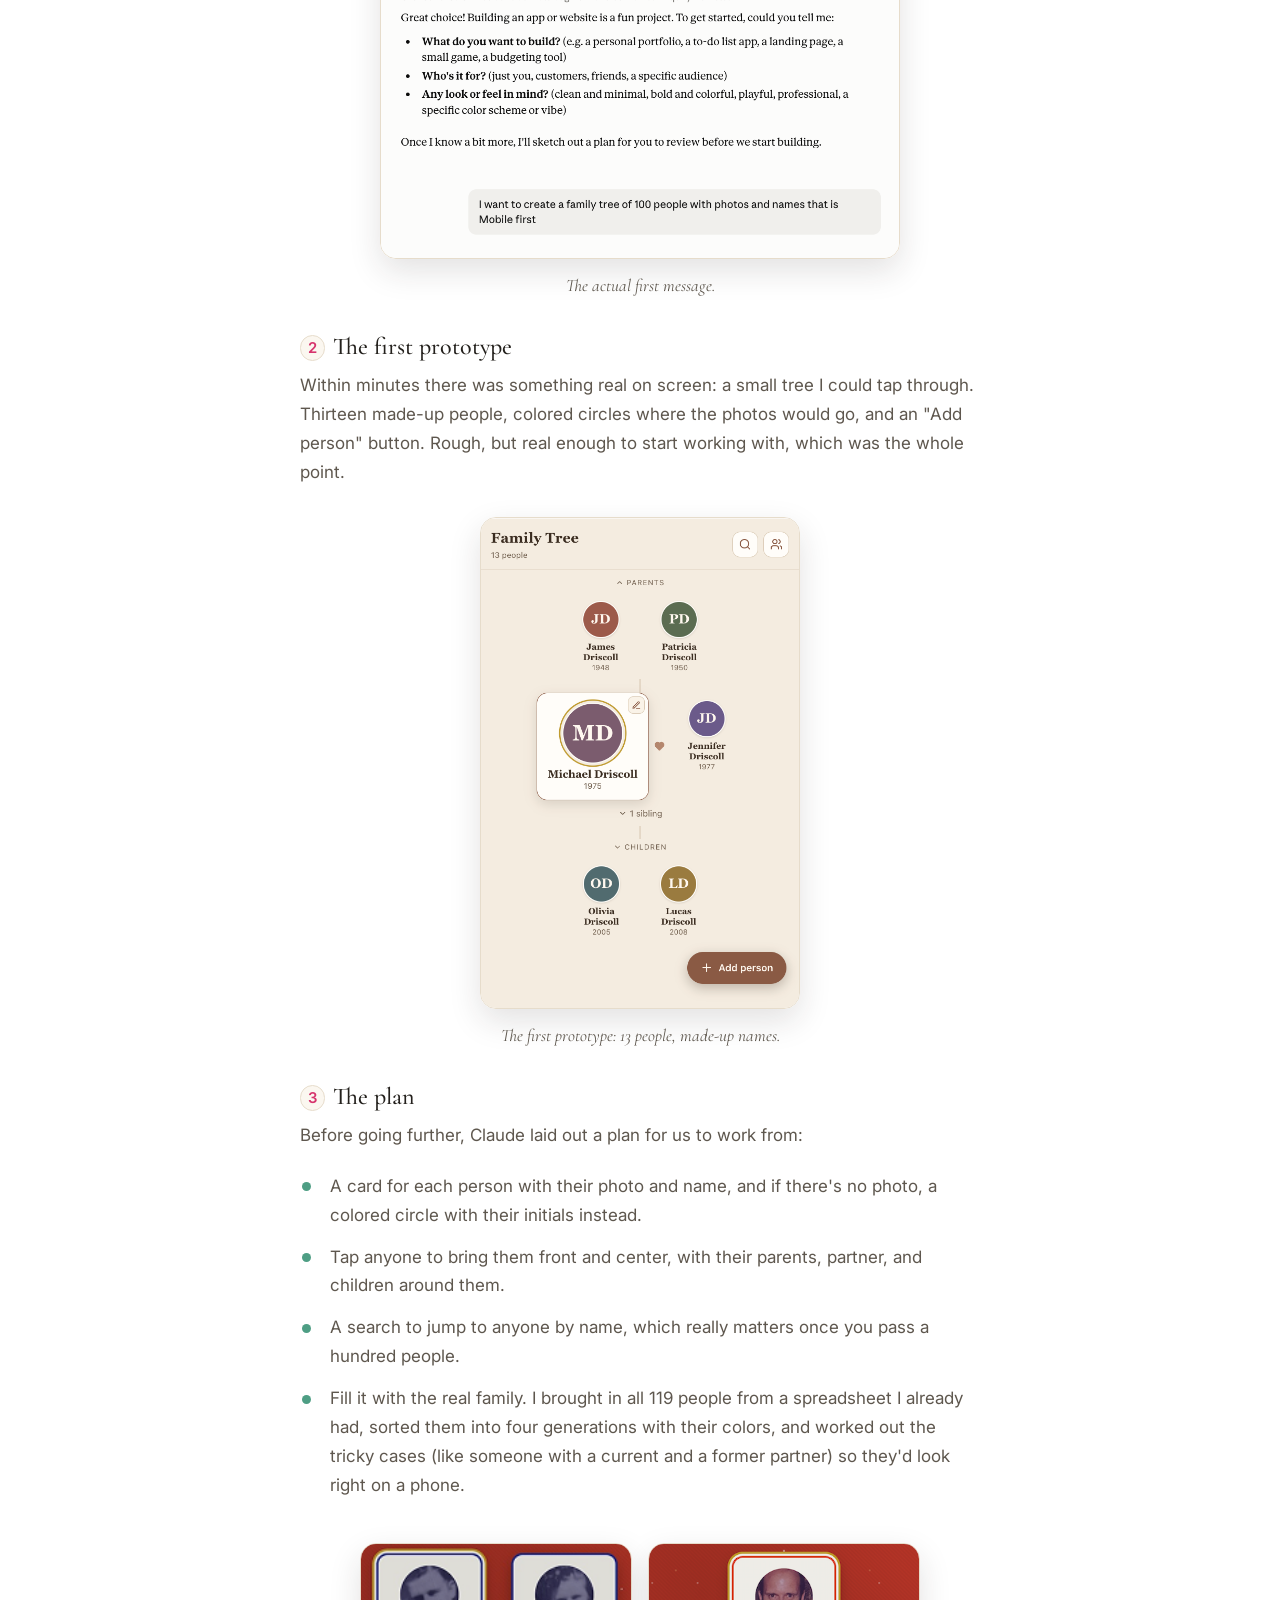
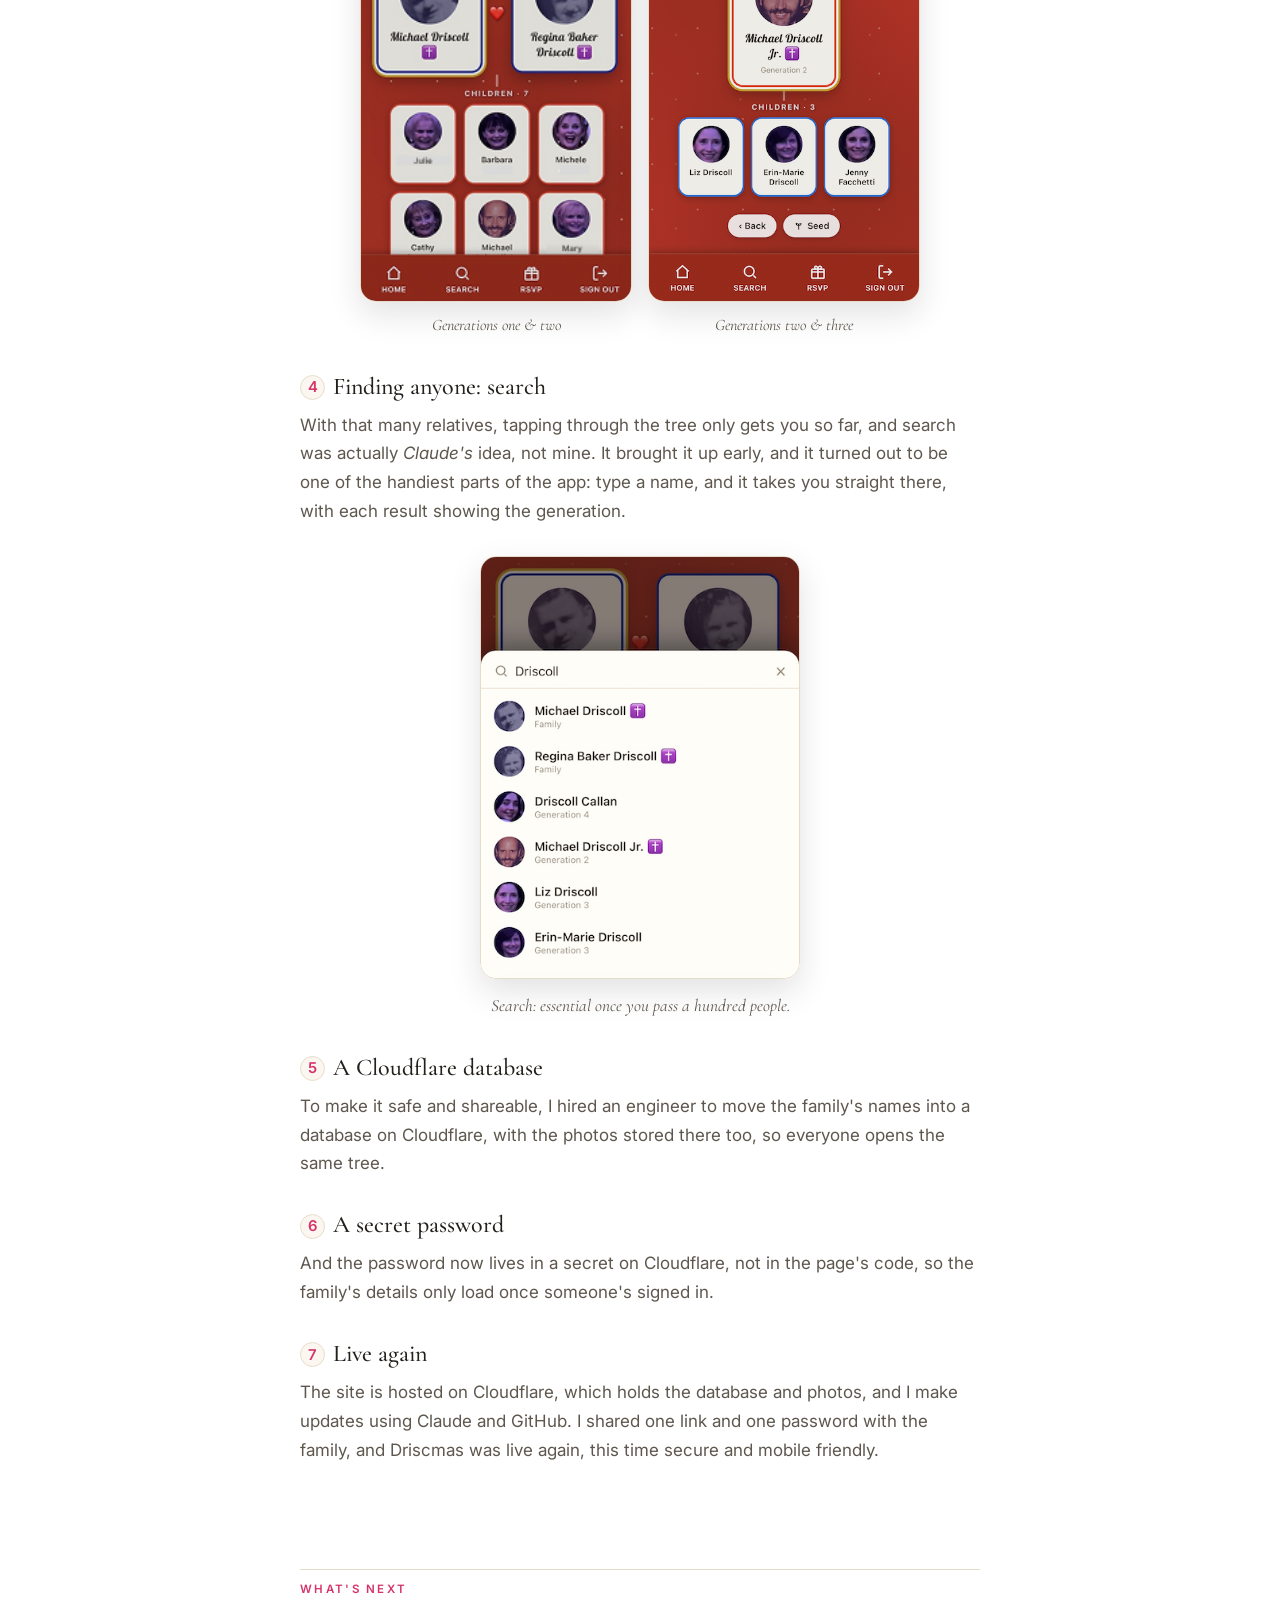
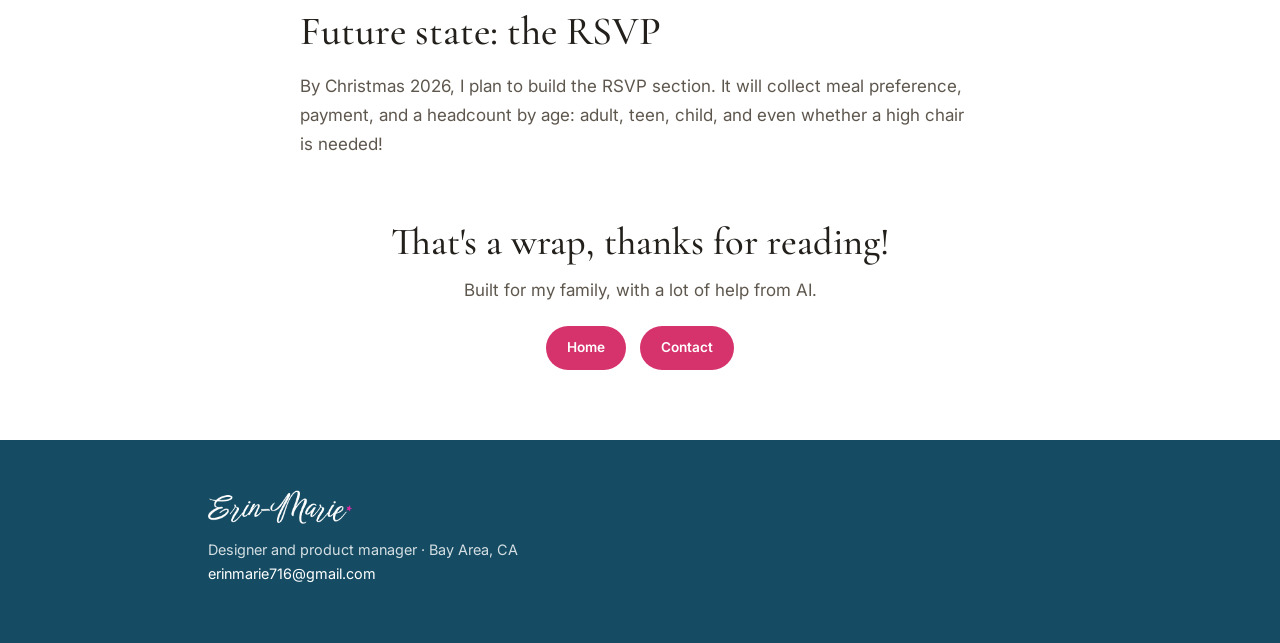
==== commit 8a9dfdde: "prompt" ====
--- a/driscmas.html
+++ b/driscmas.html
@@ -310,7 +310,7 @@
       <p>A few months passed and I found some time to work on the mobile version. I also realized there were security issues. The names and password were not protected in a database and could be seen right there in the HTML code! So, I decided to rebuild it myself, this time with Claude.</p>
 
       <h3><span class="step">1</span>It started with one prompt</h3>
-      <p class="soft">No plan, no drawings. I just typed what I wanted, in plain words:</p>
+      <p class="soft">A simple prompt got me started. I just typed what I wanted, in plain words:</p>
       <blockquote class="quote">
         "I want to create a family tree of 100 people with photos and names that is Mobile first."
         <span class="who">My very first message</span>
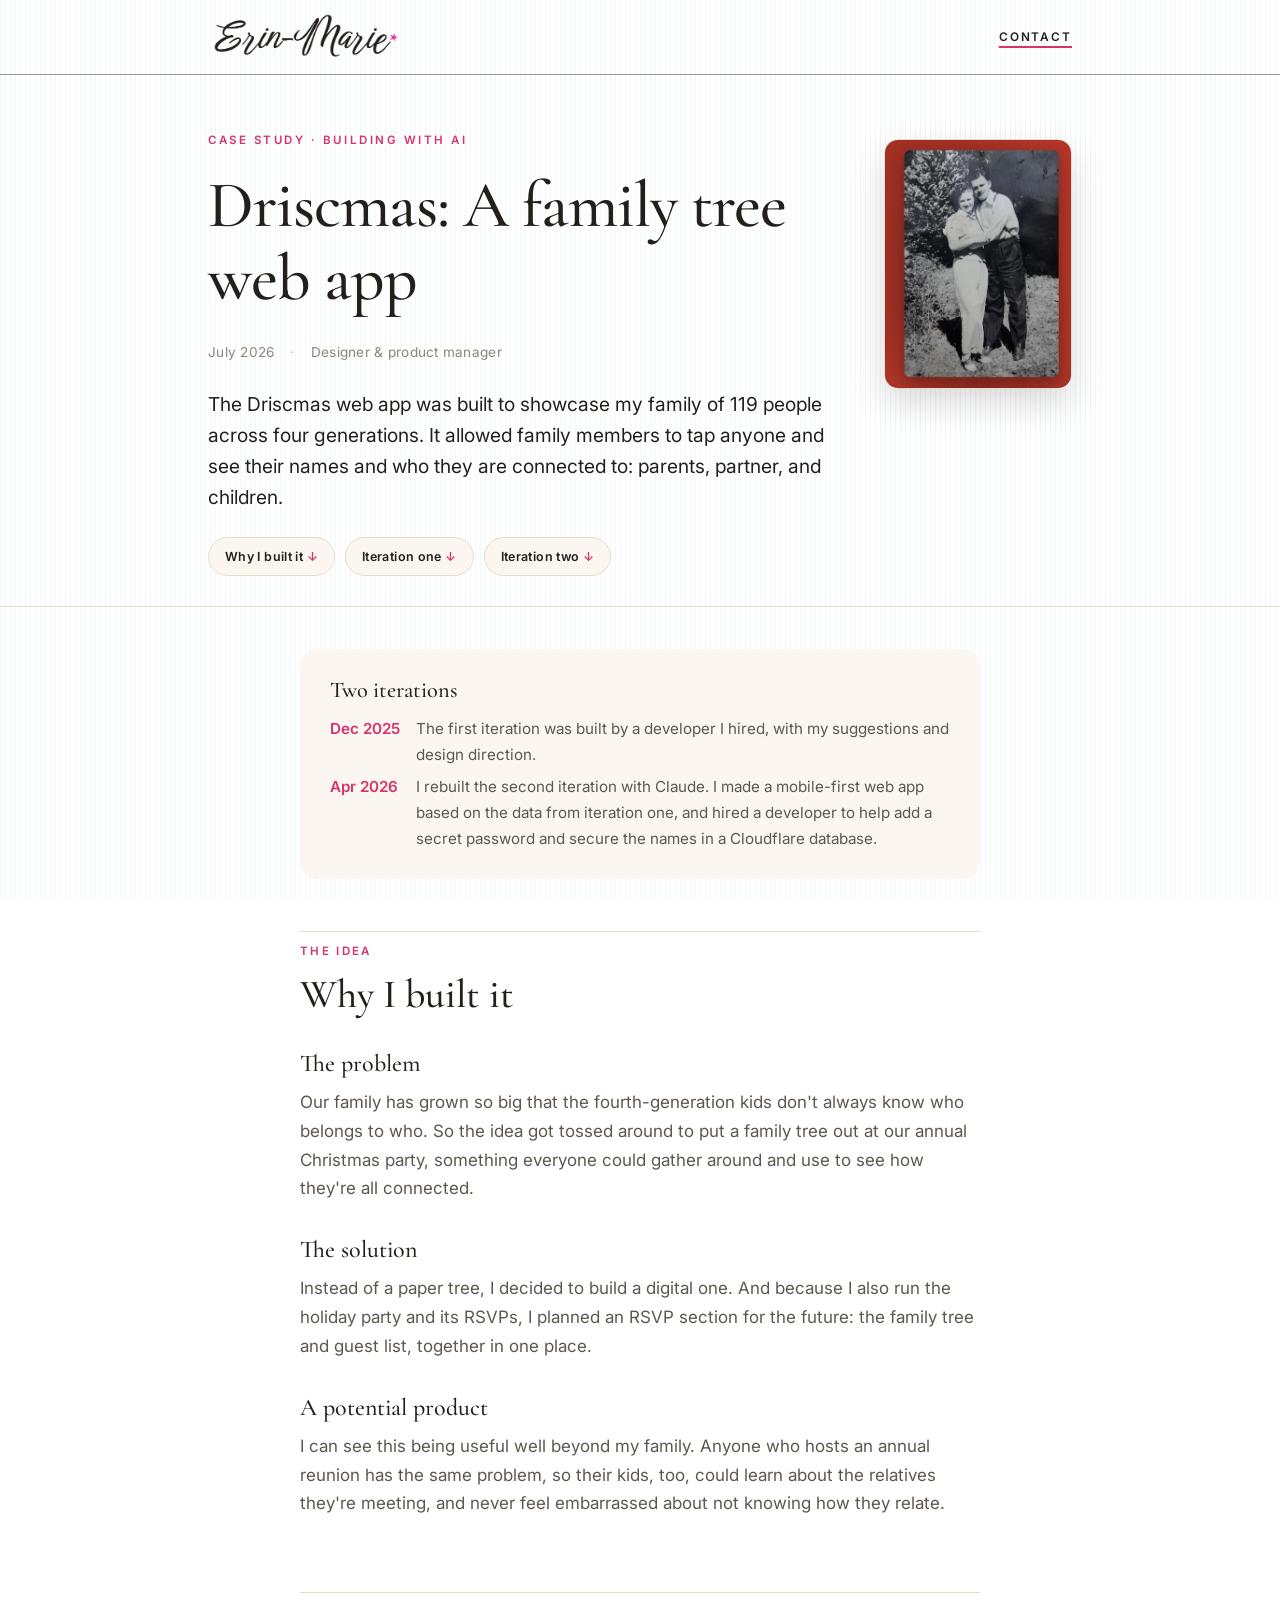
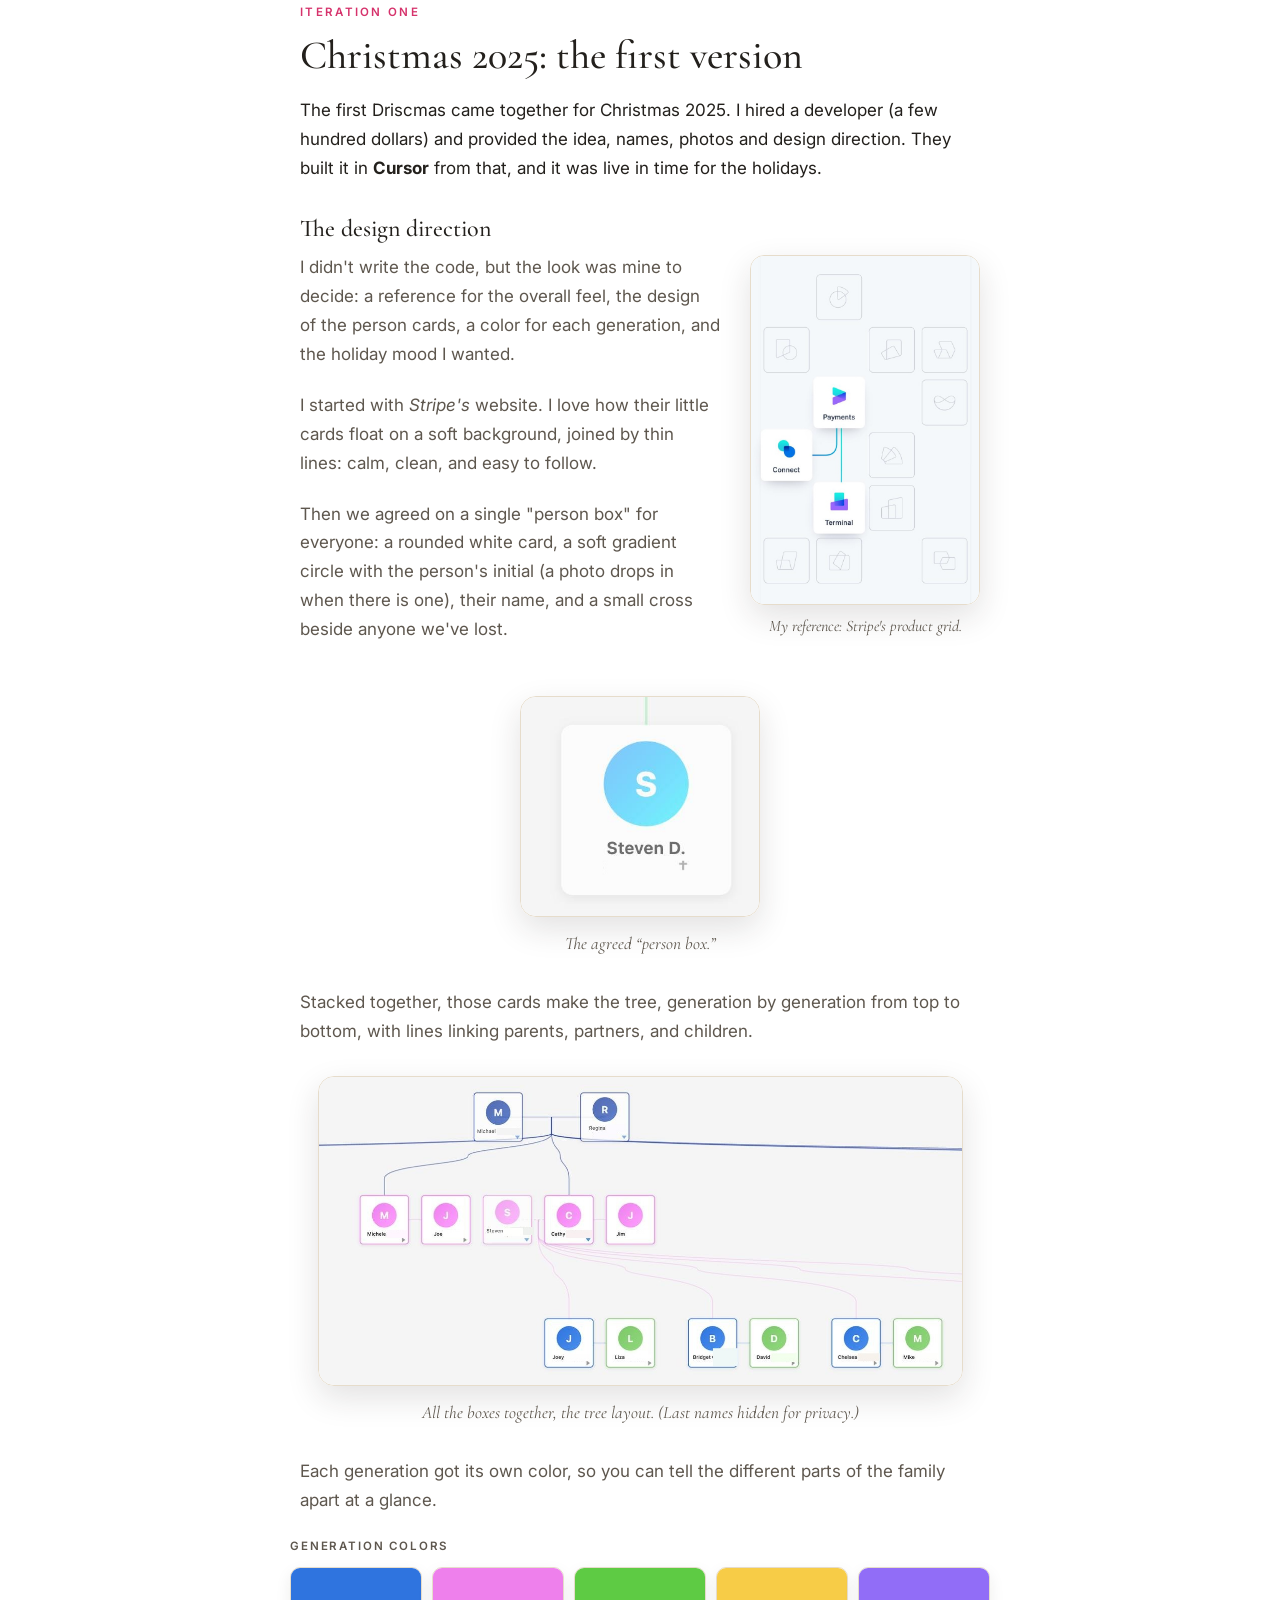
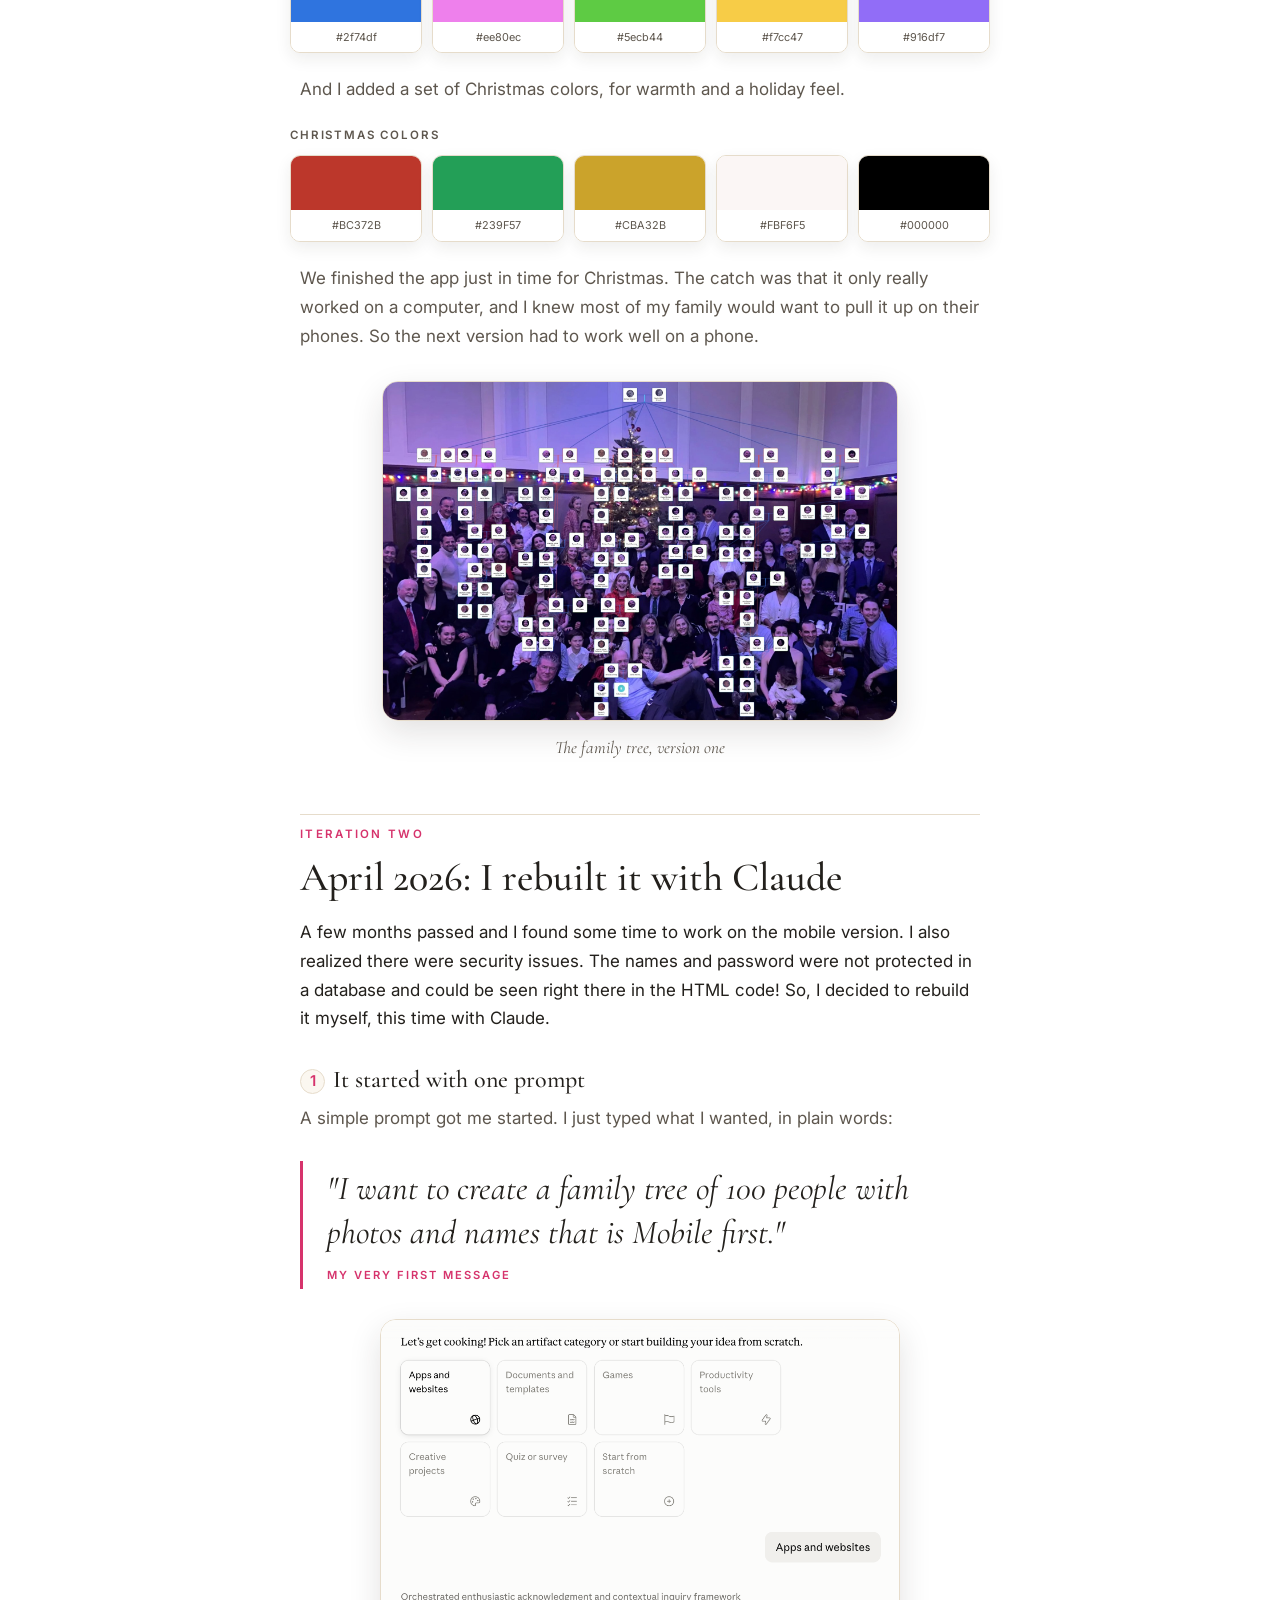
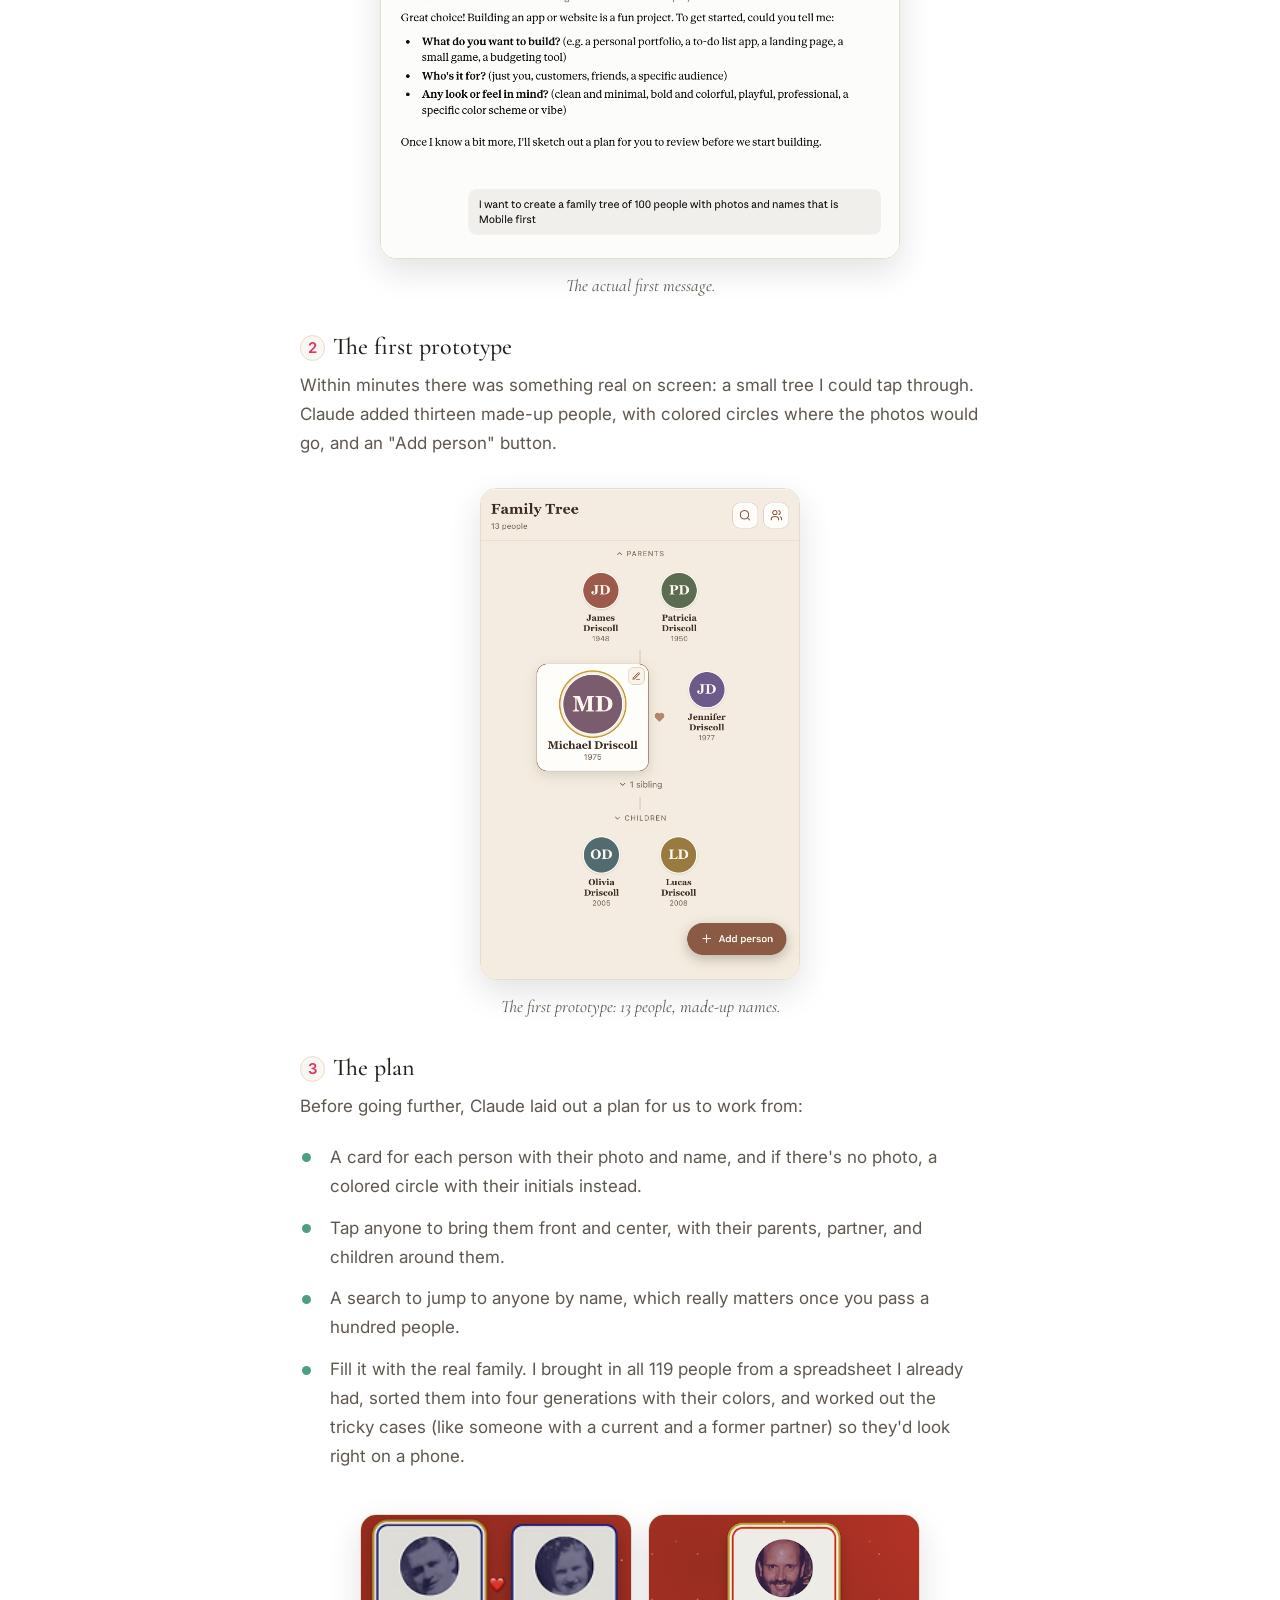
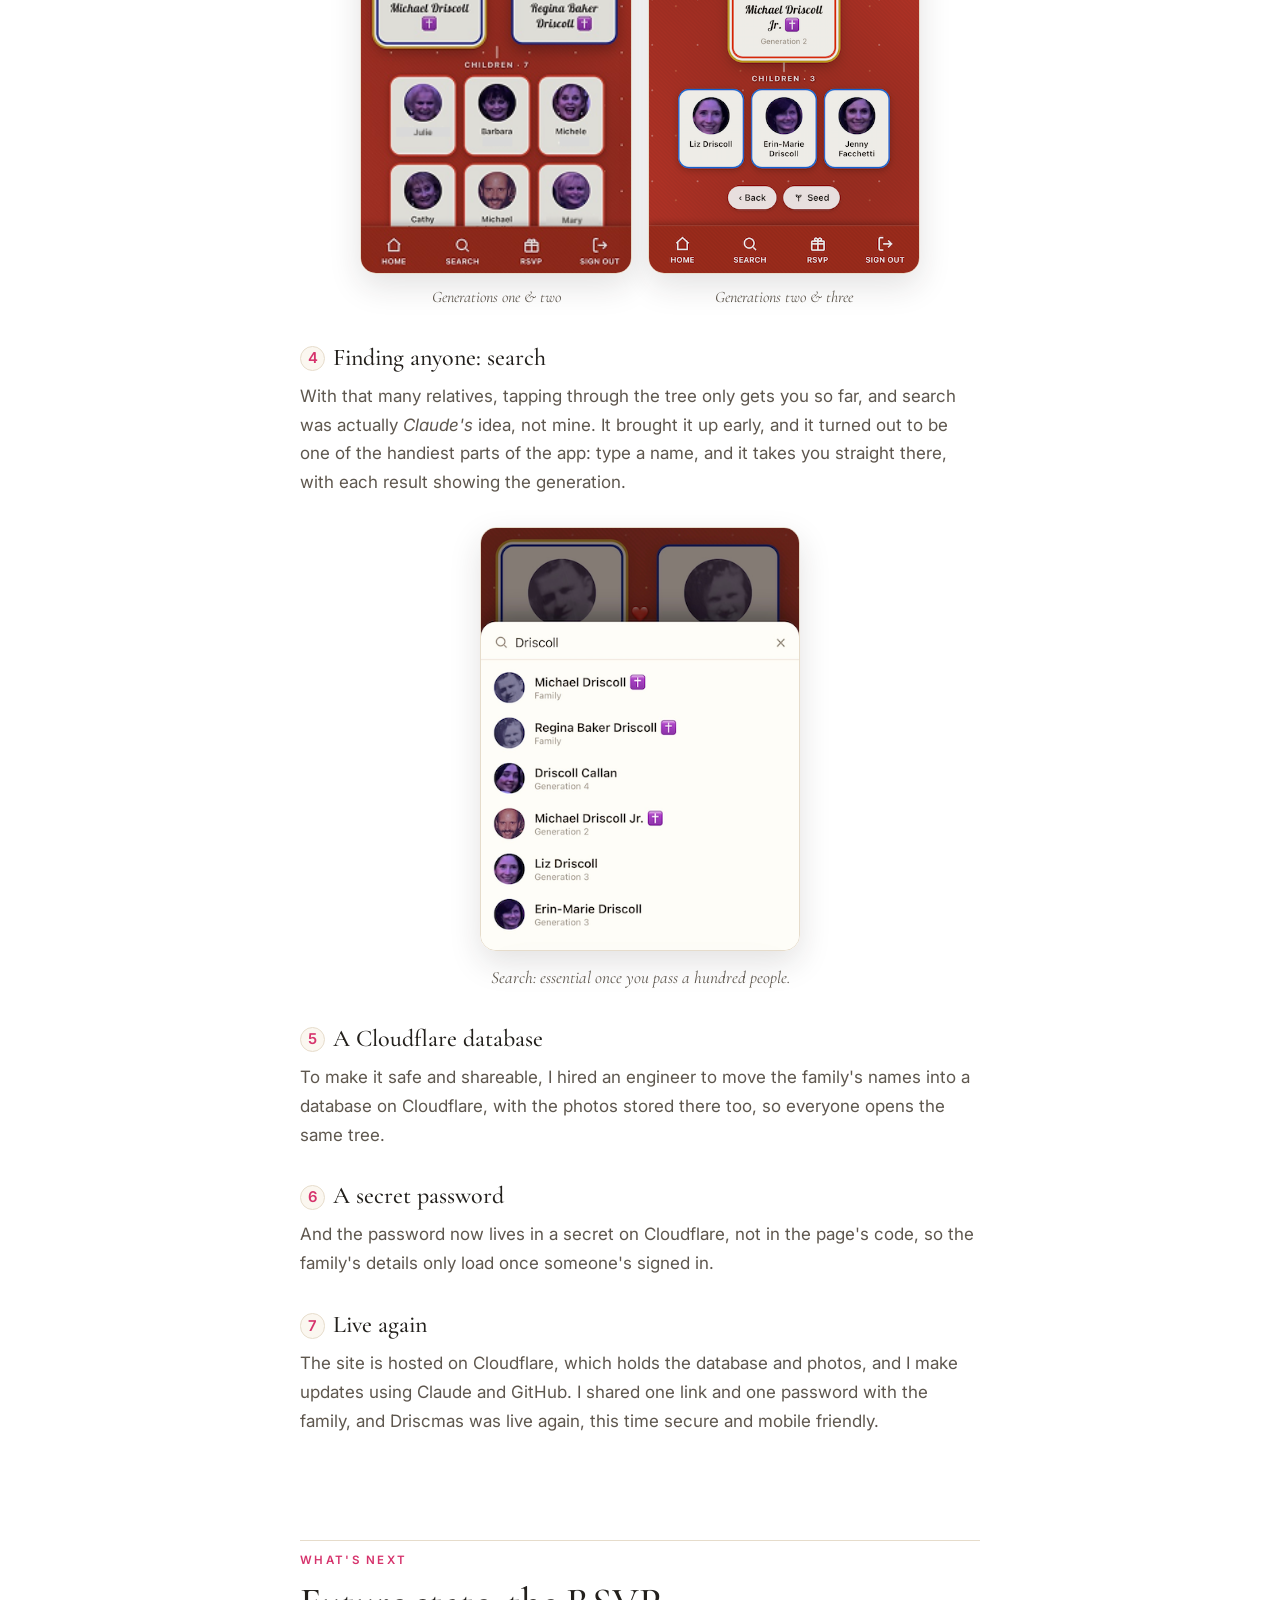
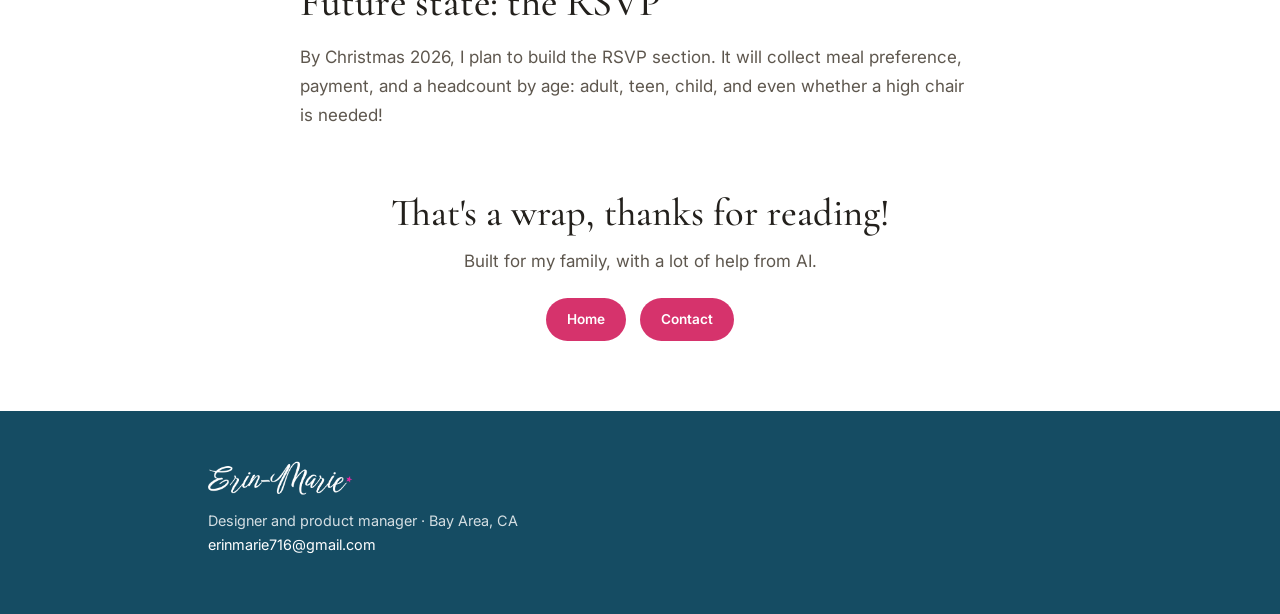
==== commit c9679bce: "content" ====
--- a/driscmas.html
+++ b/driscmas.html
@@ -324,7 +324,7 @@
 
     <div class="col prose">
       <h3><span class="step">2</span>The first prototype</h3>
-      <p class="soft">Within minutes there was something real on screen: a small tree I could tap through. Thirteen made-up people, colored circles where the photos would go, and an "Add person" button. Rough, but real enough to start working with, which was the whole point.</p>
+      <p class="soft">Within minutes there was something real on screen: a small tree I could tap through. Claude added thirteen made-up people, with colored circles where the photos would go, and an "Add person" button. </p>
     </div>
 
     <figure class="fig phone">
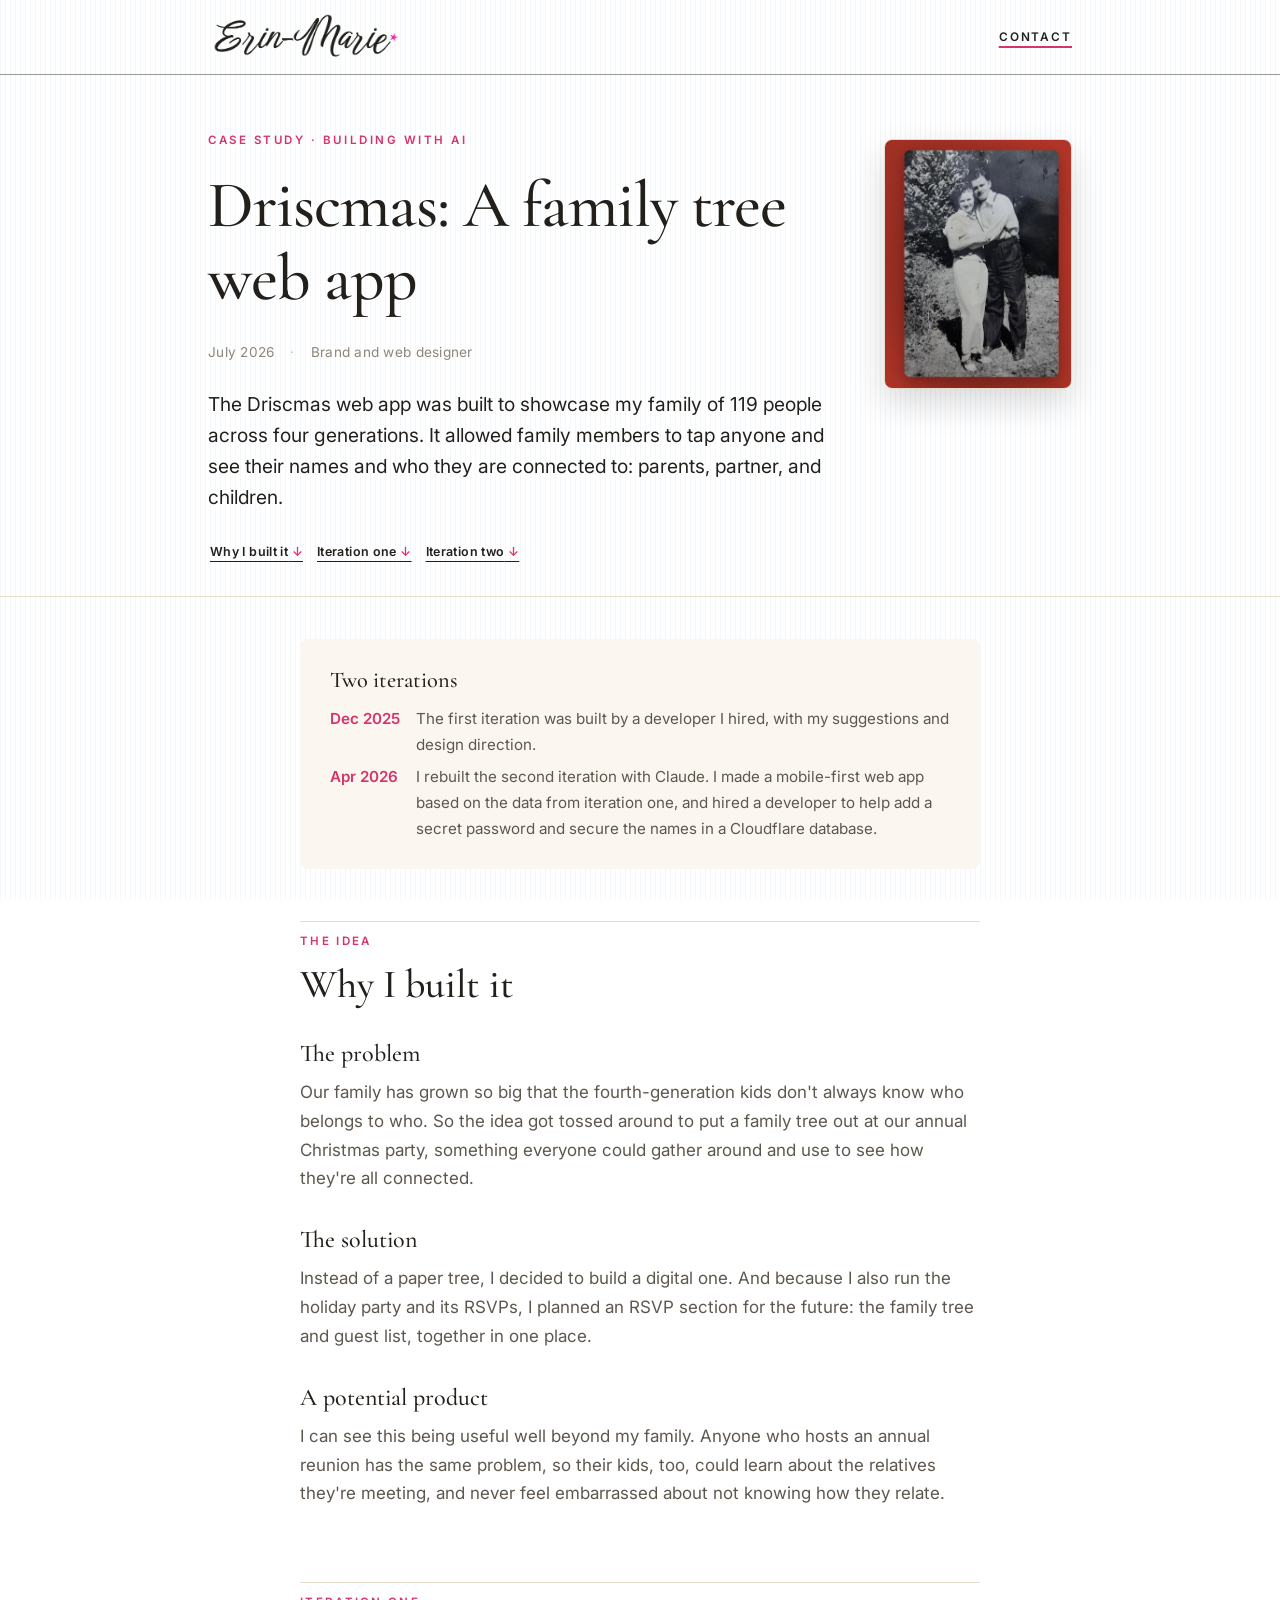
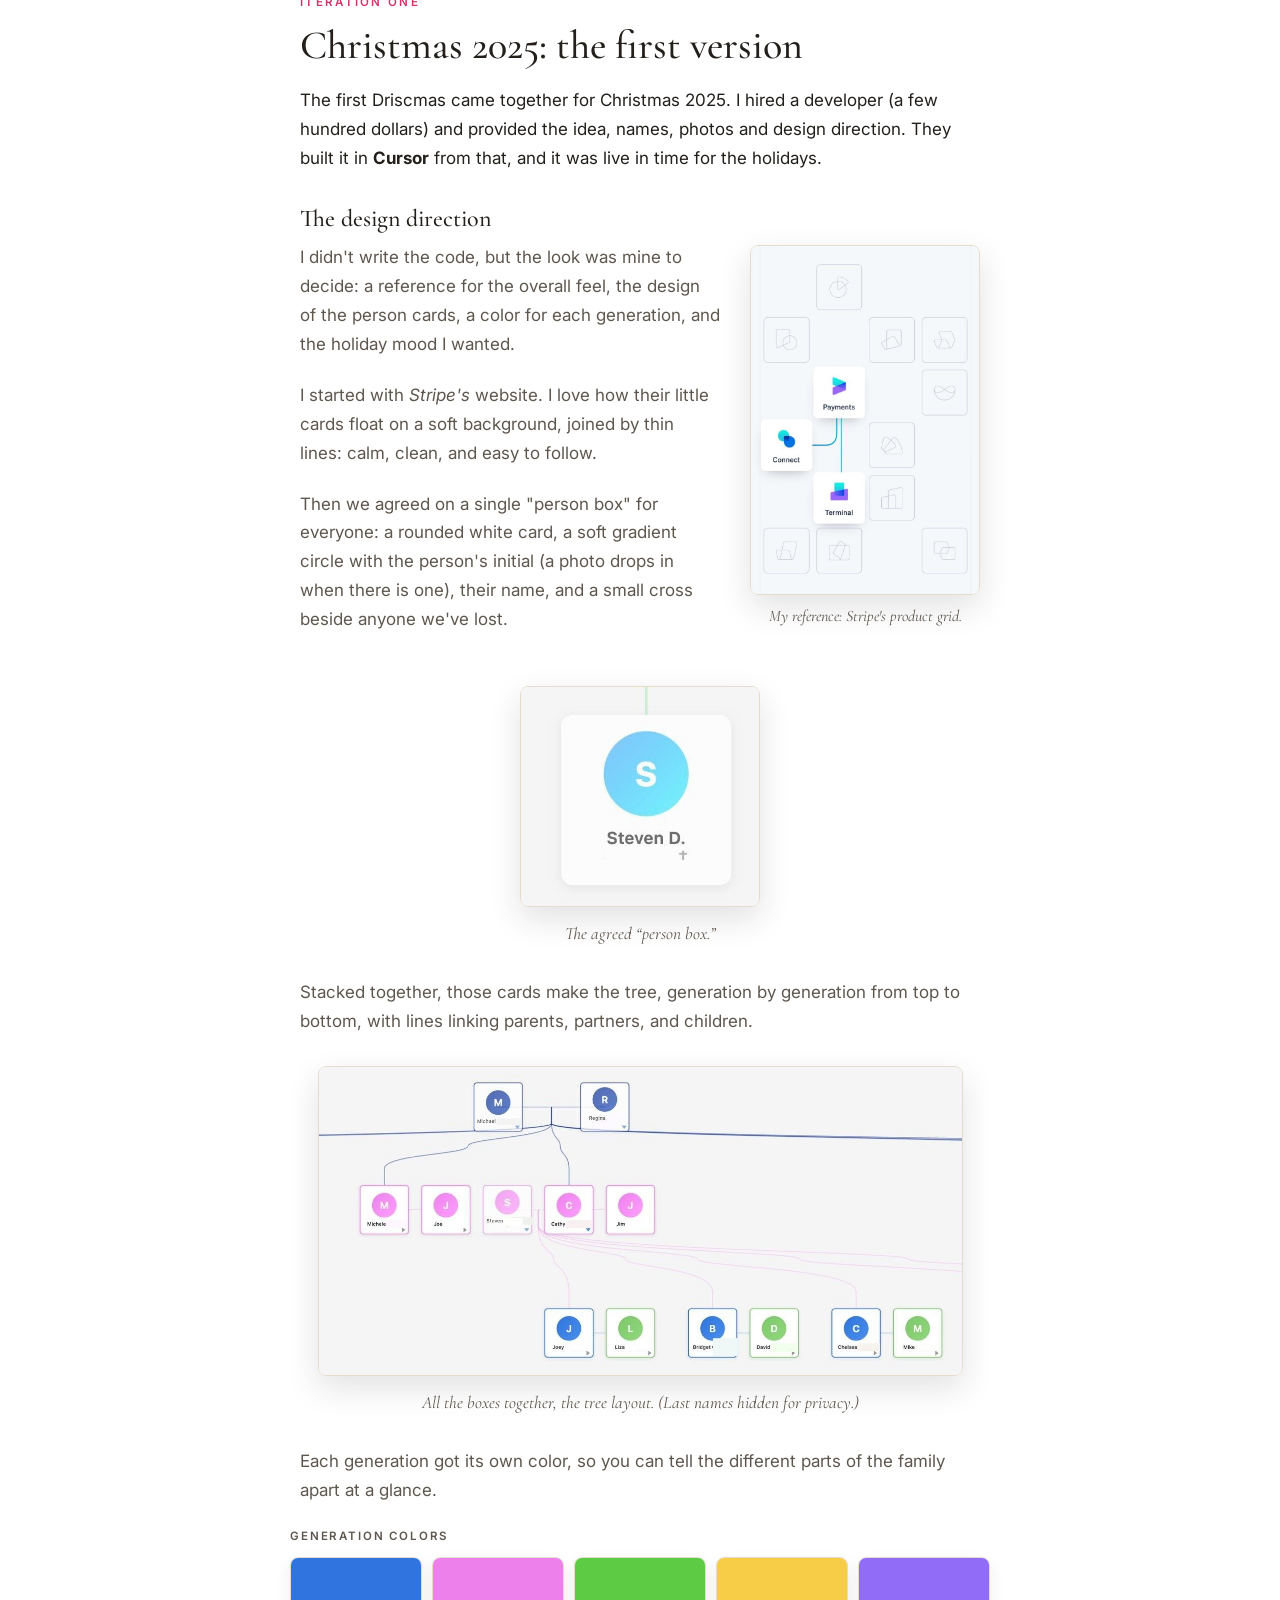
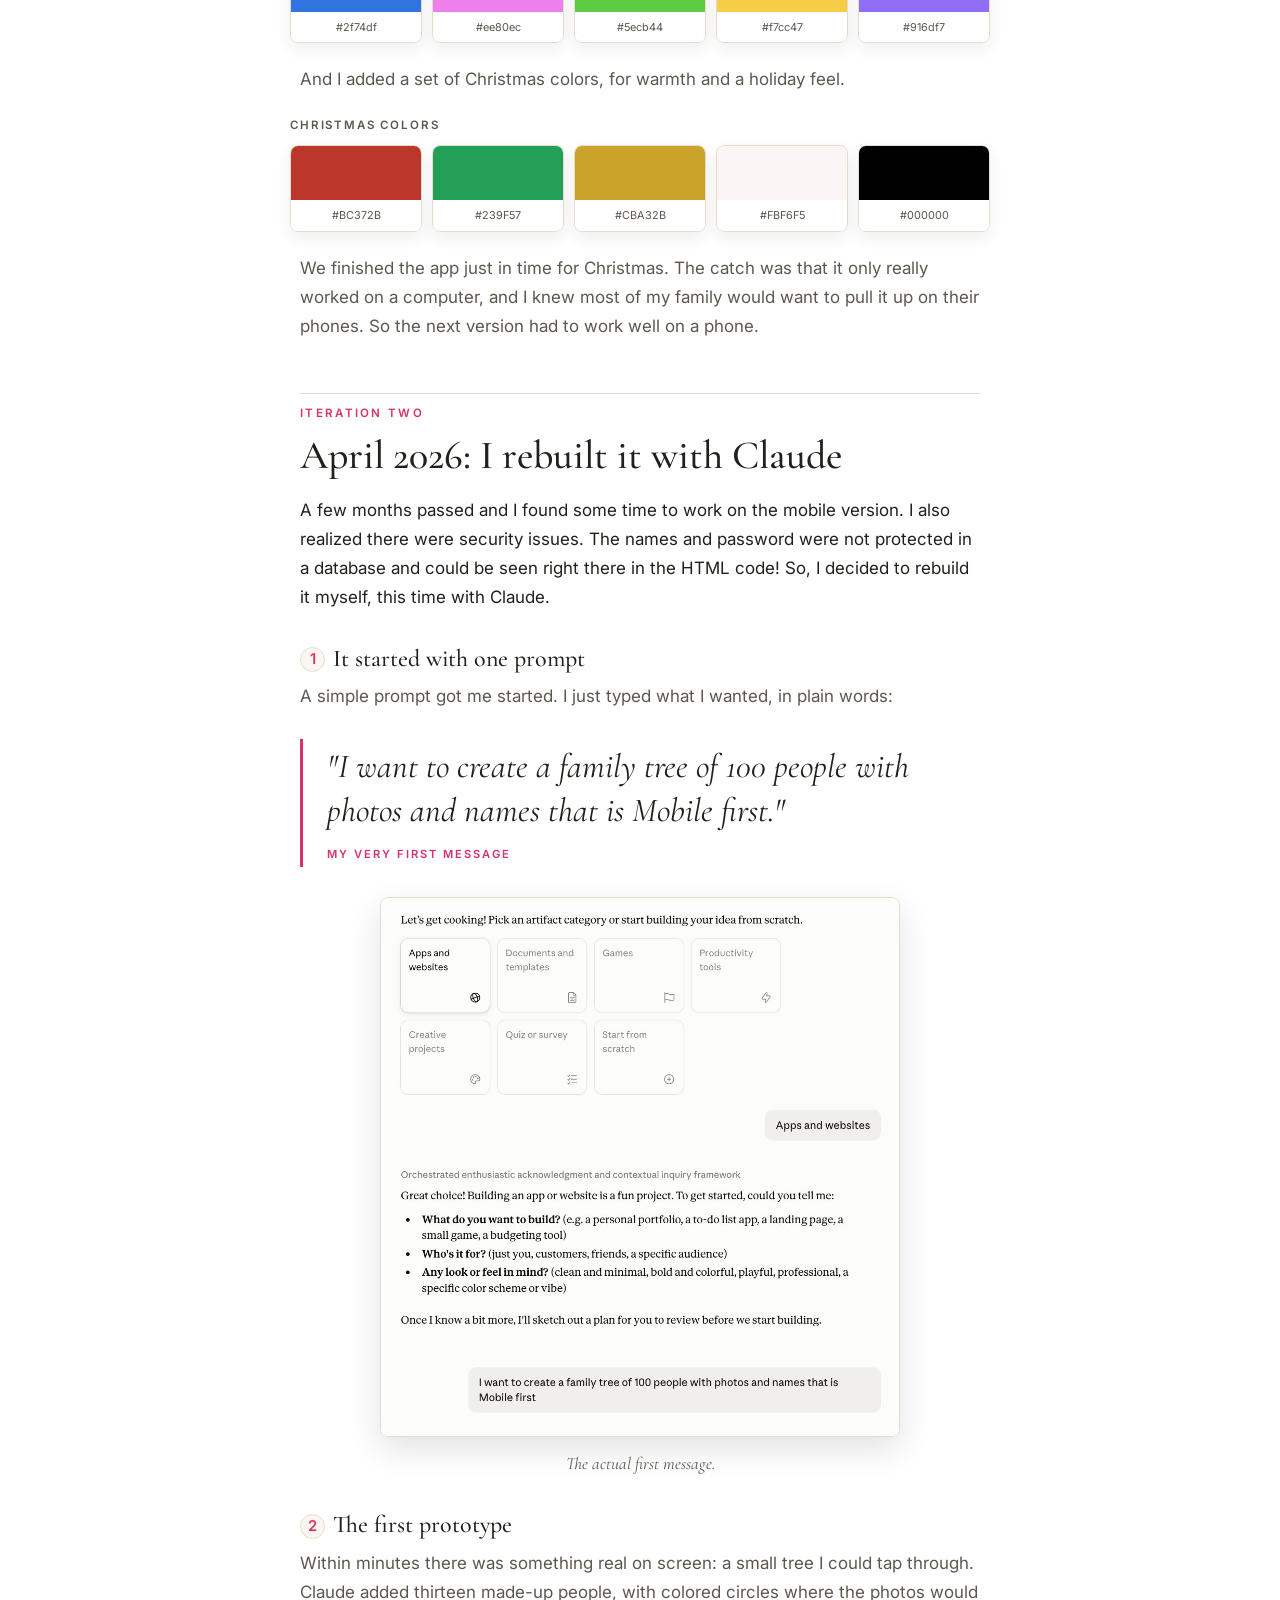
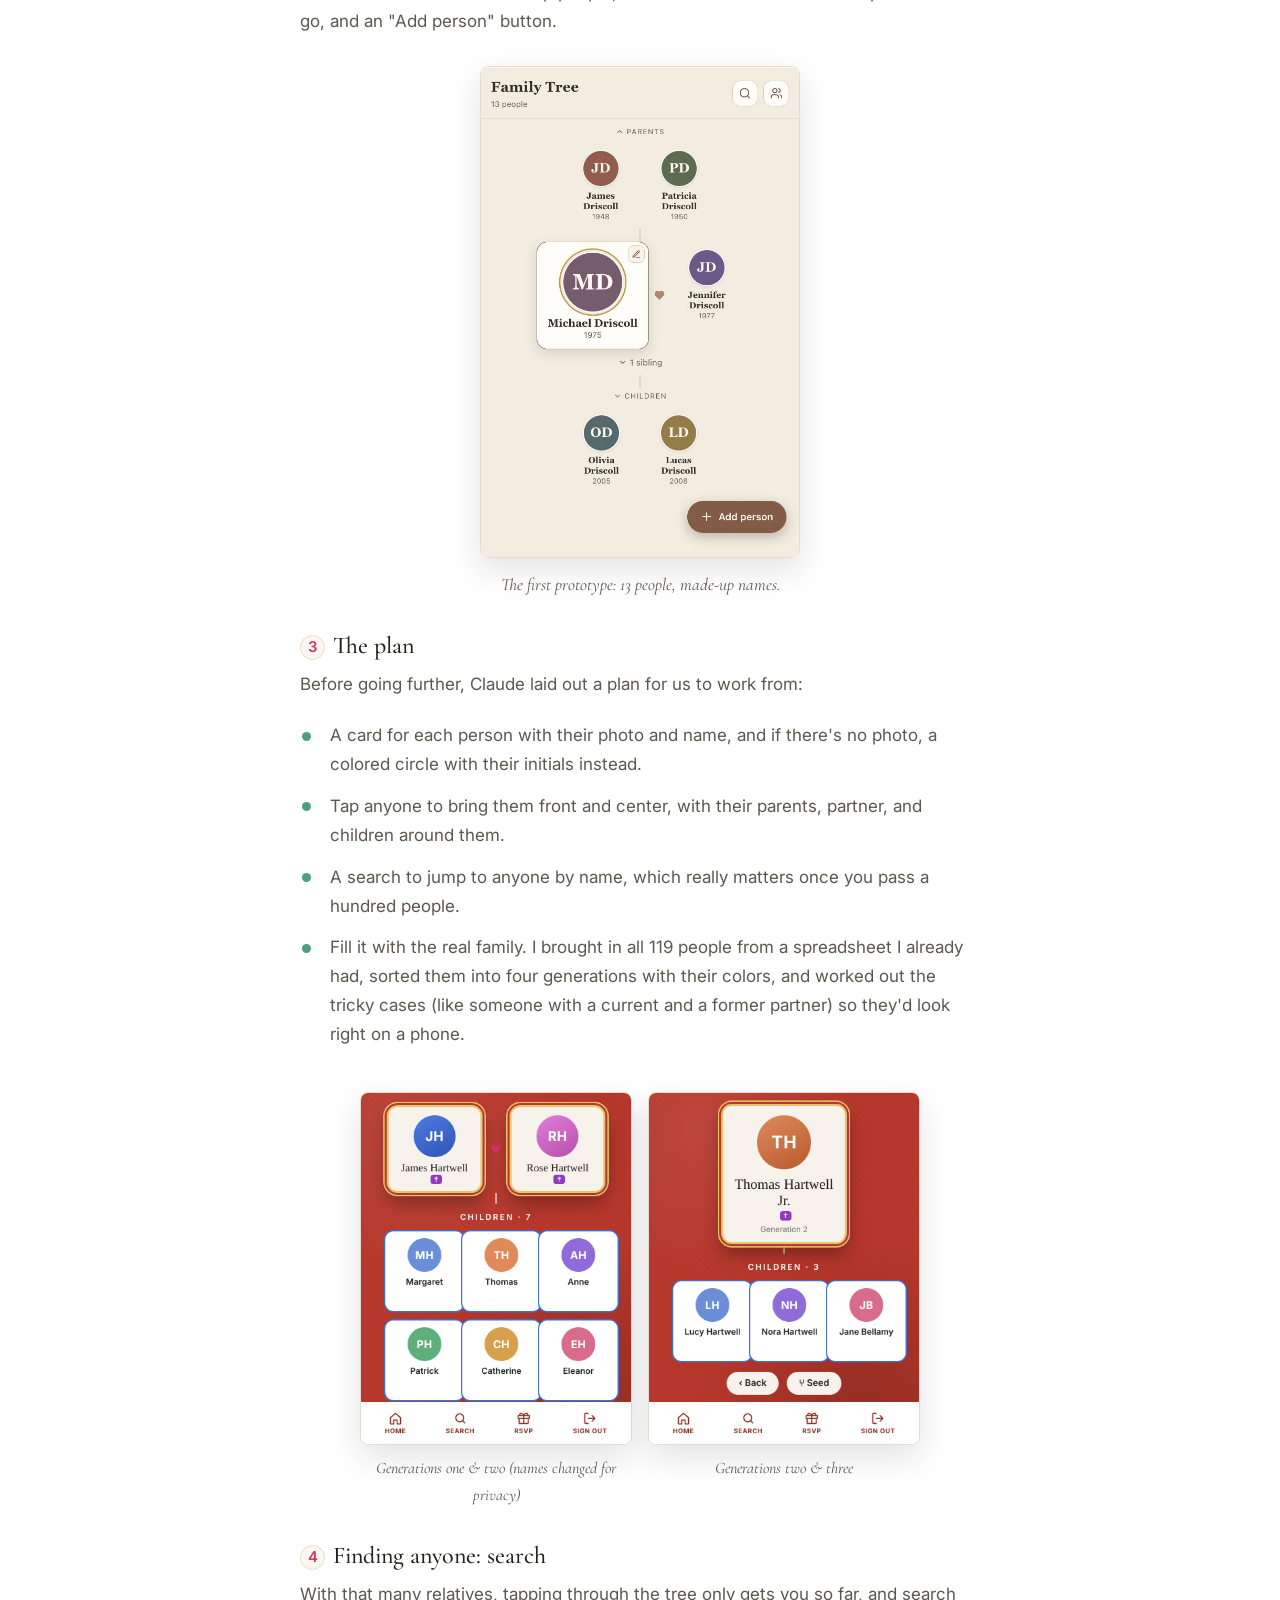
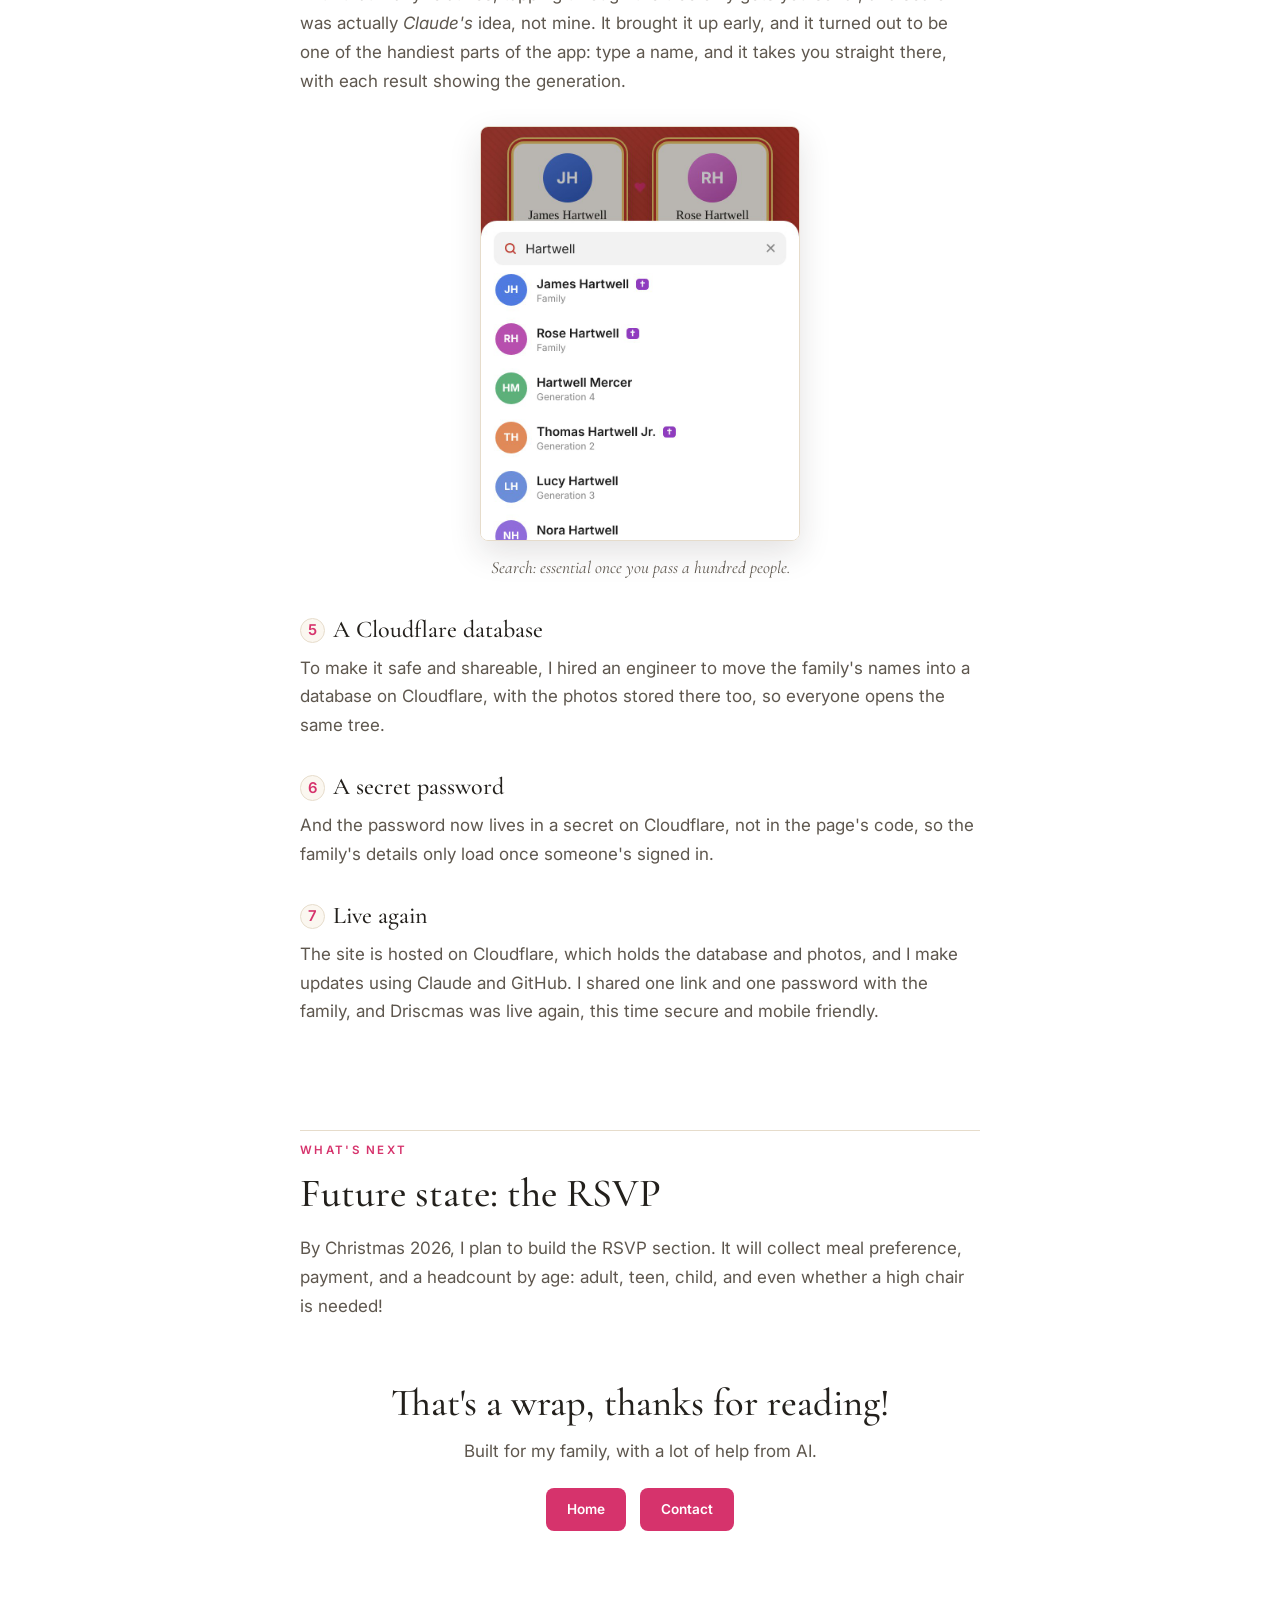
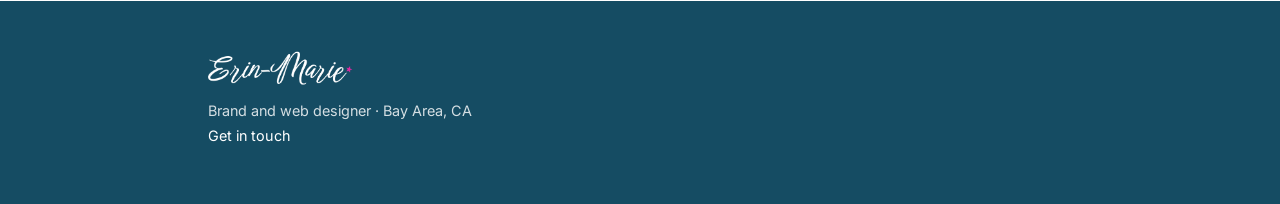
==== commit 802b94e4: "major update" ====
--- a/driscmas.html
+++ b/driscmas.html
@@ -10,162 +10,7 @@
 <link rel="preconnect" href="https://fonts.googleapis.com">
 <link rel="preconnect" href="https://fonts.gstatic.com" crossorigin>
 <link href="https://fonts.googleapis.com/css2?family=Cormorant+Garamond:ital,wght@0,400;0,500;0,600;1,500&family=Inter:wght@400;500;600&display=swap" rel="stylesheet">
-<style>
-  :root{
-    --cream:#FBF7F0; --paper:#FFFFFF; --ink:#23201C; --ink-soft:#5E574E; --ink-faint:#8E867A;
-    --sky:#2E89AB; --green:#4E9E84; --pink:#D6336C; --pink-br:#E85C95;
-    --panel:#154C63; --panel-2:#1C6A86; --line:#E6DCCB;
-    --serif:'Cormorant Garamond',Georgia,serif; --sans:'Inter',-apple-system,sans-serif;
-  }
-  *{box-sizing:border-box;}
-  body{margin:0;background:var(--paper);color:var(--ink);font-family:var(--sans);font-size:17px;line-height:1.7;-webkit-font-smoothing:antialiased;}
-  body::before{content:"";position:fixed;inset:0;z-index:-1;pointer-events:none;background-image:repeating-linear-gradient(90deg,rgba(46,137,171,.06) 0,rgba(46,137,171,.06) 1px,transparent 1px,transparent 5px);}
-  .wrap{max-width:920px;margin:0 auto;padding:0 28px;}
-  .col{max-width:680px;margin:0 auto;}
-  a{color:var(--pink);text-decoration:none;}
-  h1,h2,h3{font-family:var(--serif);font-weight:500;line-height:1.12;margin:0;}
-  em{font-style:italic;}
-  .eyebrow{font-family:var(--sans);font-size:.72rem;font-weight:600;letter-spacing:.22em;text-transform:uppercase;color:var(--pink);}
-
-  /* top bar */
-  .top{border-bottom:0.75px solid rgba(35,32,28,.45);}
-  .top .row{display:flex;align-items:center;justify-content:space-between;height:74px;}
-  .logo{display:flex;align-items:center;}
-  .logo img{height:48px;width:auto;display:block;}
-  .logo .wordmark{font-family:var(--serif);font-size:1.6rem;font-weight:600;color:var(--ink);}
-  .logo .wordmark b{color:var(--pink);}
-  .top .nav{display:flex;gap:22px;align-items:center;}
-  .top .nav a{font-size:.74rem;font-weight:600;letter-spacing:.16em;text-transform:uppercase;color:var(--ink);}
-  .top .nav a.here{text-decoration:underline;text-underline-offset:5px;text-decoration-thickness:2px;text-decoration-color:var(--pink);}
-
-  /* post header */
-  .post-head{padding:56px 0 30px;border-bottom:1px solid var(--line);}
-  .post-head .eyebrow{display:block;margin-bottom:18px;}
-  .post-title{font-size:clamp(2.5rem,6.4vw,4.1rem);color:var(--ink);letter-spacing:-.015em;}
-  .dek{font-family:var(--serif);font-style:italic;font-size:clamp(1.35rem,3vw,1.75rem);line-height:1.4;color:var(--ink-soft);margin:20px 0 0;max-width:40ch;}
-  .byline{display:flex;flex-wrap:wrap;gap:8px 16px;align-items:center;margin-top:26px;color:var(--ink-faint);font-size:.85rem;letter-spacing:.02em;}
-  .byline .who{color:var(--ink);font-weight:600;}
-  .byline .dot{opacity:.5;}
-  .post-head .lead-p{font-size:1.2rem;line-height:1.62;color:var(--ink);max-width:58ch;margin:24px 0 0;}
-  .jumps{display:flex;flex-wrap:wrap;gap:10px;margin-top:24px;}
-  .jumps a{font-family:var(--sans);font-size:.78rem;font-weight:600;letter-spacing:.03em;color:var(--ink);background:var(--cream);border:1px solid var(--line);border-radius:999px;padding:8px 16px;transition:border-color .15s ease,color .15s ease;}
-  .jumps a::after{content:" \2193";color:var(--pink);}
-  .jumps a:hover{border-color:var(--pink);color:var(--pink);}
-  .h2wrap{scroll-margin-top:26px;}
-  .head-grid{display:grid;grid-template-columns:1fr 188px;gap:36px;align-items:start;}
-  .head-media{margin-top:8px;}
-  .head-media img{width:100%;height:auto;display:block;border-radius:14px;border:1px solid var(--line);box-shadow:0 14px 34px rgba(35,32,28,.16);}
-
-  /* article prose */
-  article{padding:38px 0 10px;}
-  .prose p{margin:0 0 22px;color:var(--ink);}
-  .prose p.soft{color:var(--ink-soft);}
-  .prose h2{font-size:clamp(1.9rem,4.4vw,2.5rem);color:var(--ink);margin:8px 0 4px;}
-  .prose h2 .n{color:var(--pink);font-size:.62em;vertical-align:.12em;margin-right:.5em;font-variant-numeric:tabular-nums;}
-  .h2wrap{margin:52px 0 18px;padding-top:10px;border-top:1px solid var(--line);}
-  .h2wrap .kicker{display:block;font-family:var(--sans);font-size:.72rem;font-weight:600;letter-spacing:.2em;text-transform:uppercase;color:var(--pink);margin-bottom:10px;}
-  .prose h3{font-size:1.5rem;color:var(--ink);margin:34px 0 10px;}
-  .prose h3 .step{display:inline-flex;align-items:center;justify-content:center;width:1.7em;height:1.7em;border-radius:50%;background:var(--cream);border:1px solid var(--line);color:var(--pink);font-family:var(--sans);font-size:.62em;font-weight:600;margin-right:.55em;vertical-align:.1em;}
-
-  /* figures */
-  .fig{margin:30px auto;max-width:600px;}
-  .fig.phone{max-width:320px;}
-  .fig.med{max-width:520px;}
-  .fig.wide{max-width:860px;}
-  .fig img{width:100%;height:auto;display:block;border-radius:16px;border:1px solid var(--line);box-shadow:0 12px 32px rgba(35,32,28,.13);}
-  .palette{display:flex;flex-wrap:wrap;gap:10px;max-width:700px;margin:24px auto 4px;}
-  .palette .sw{flex:1 1 92px;min-width:92px;border-radius:10px;overflow:hidden;border:1px solid var(--line);box-shadow:0 6px 16px rgba(35,32,28,.08);}
-  .palette .sw .chip{height:54px;}
-  .palette .sw .hex{font-size:.68rem;color:var(--ink-soft);text-align:center;padding:6px 2px;background:var(--paper);}
-  .palette-cap{text-align:center;font-family:var(--serif);font-style:italic;font-size:1.08rem;color:var(--ink-soft);margin:0 0 6px;}
-  .palettes{display:grid;grid-template-columns:1fr 1fr;gap:26px;max-width:700px;margin:22px auto 6px;}
-  .pal-col .palette{margin:0;max-width:none;}
-  .pal-label{font-family:var(--sans);font-size:.72rem;font-weight:600;letter-spacing:.16em;text-transform:uppercase;color:var(--ink-soft);margin-bottom:10px;}
-  .palettes .sw{flex:1 1 46px;min-width:46px;}
-  .palettes .sw .hex{font-size:.58rem;}
-  .palette-block{max-width:700px;margin:6px auto 22px;}
-  .palette-block .pal-label{margin-top:4px;}
-  .palette-block .palette{margin:10px 0 2px;max-width:none;}
-  .fig figcaption{font-family:var(--serif);font-style:italic;font-size:1.08rem;color:var(--ink-soft);text-align:center;margin-top:12px;}
-  .fig-right{float:right;width:230px;margin:2px 0 14px 30px;}
-  .fig-right img{width:100%;height:auto;display:block;border-radius:14px;border:1px solid var(--line);box-shadow:0 12px 32px rgba(35,32,28,.13);}
-  .fig-right figcaption{font-family:var(--serif);font-style:italic;font-size:1rem;color:var(--ink-soft);text-align:center;margin-top:8px;}
-  @media(max-width:600px){.fig-right{float:none;width:220px;margin:16px auto;}}
-  .duo{display:grid;grid-template-columns:1fr 1fr;gap:16px;max-width:560px;margin:30px auto;}
-  .duo figure{margin:0;}
-  .duo img{width:100%;height:auto;display:block;border-radius:16px;border:1px solid var(--line);box-shadow:0 12px 32px rgba(35,32,28,.13);}
-  .duo figcaption{font-family:var(--serif);font-style:italic;font-size:1rem;color:var(--ink-soft);text-align:center;margin-top:10px;}
-
-  /* pull quote */
-  .quote{font-family:var(--serif);font-style:italic;font-size:clamp(1.55rem,3.8vw,2.1rem);line-height:1.3;color:var(--ink);border-left:3px solid var(--pink);padding:6px 0 6px 24px;margin:28px 0;}
-  .quote .who{display:block;font-family:var(--sans);font-style:normal;font-size:.7rem;font-weight:600;letter-spacing:.18em;text-transform:uppercase;color:var(--pink);margin-top:14px;}
-
-  /* plan list */
-  .plan{list-style:none;margin:18px 0 8px;padding:0;}
-  .plan li{position:relative;padding:0 0 13px 30px;color:var(--ink-soft);}
-  .plan li::before{content:"";position:absolute;left:2px;top:.62em;width:9px;height:9px;border-radius:50%;background:var(--green);}
-
-  /* editable callout */
-  .callout{border:1.5px dashed var(--pink-br);background:#FEF4F8;border-radius:14px;padding:16px 20px;margin:22px 0;color:#8a2a50;font-size:.95rem;}
-  .callout b{color:var(--pink);letter-spacing:.06em;text-transform:uppercase;font-size:.72rem;display:inline-block;margin-right:.4em;}
-
-  /* video */
-  .video{position:relative;border:1px solid var(--line);border-radius:18px;overflow:hidden;box-shadow:0 16px 40px rgba(35,32,28,.14);aspect-ratio:16/10;background:linear-gradient(150deg,var(--panel-2),#0E3A4D);margin:30px auto;max-width:640px;}
-  .video img{position:absolute;inset:0;width:100%;height:100%;object-fit:cover;opacity:.5;}
-  .video .ov{position:absolute;inset:0;display:flex;flex-direction:column;align-items:center;justify-content:center;text-align:center;color:#fff;padding:22px;gap:12px;}
-  .video .play{width:66px;height:66px;border-radius:50%;background:rgba(255,255,255,.16);border:2px solid rgba(255,255,255,.7);display:flex;align-items:center;justify-content:center;}
-  .video .play svg{width:26px;height:26px;margin-left:4px;}
-  .video .vlabel{font-family:var(--serif);font-size:1.4rem;}
-  .video .vnote{font-size:.8rem;color:#Dcecf3;max-width:38ch;}
-
-  /* feature recap */
-  .recap{padding:20px 0;}
-  .feat{display:grid;grid-template-columns:repeat(3,1fr);gap:16px;margin-top:20px;}
-  .fcard{border:1px solid var(--line);border-radius:14px;padding:20px 18px;background:var(--paper);box-shadow:0 8px 22px rgba(35,32,28,.07);}
-  .fcard h4{font-family:var(--serif);font-weight:500;font-size:1.22rem;margin:0 0 4px;color:var(--ink);}
-  .fcard p{margin:0;font-size:.9rem;color:var(--ink-soft);line-height:1.5;}
-  .fcard .ic{width:42px;height:42px;border-radius:11px;display:flex;align-items:center;justify-content:center;margin-bottom:12px;}
-  .fcard .ic svg{width:21px;height:21px;}
-  .g1{background:linear-gradient(150deg,#F4A276,#E0703F);}
-  .g2{background:linear-gradient(150deg,#3B8FD9,#0A66C2);}
-  .g3{background:linear-gradient(150deg,#69B69A,#4E9E84);}
-  .g4{background:linear-gradient(150deg,#E85C95,#D6336C);}
-  .g5{background:linear-gradient(150deg,#34618C,#1B3A5C);}
-  .g6{background:linear-gradient(150deg,#C79A3E,#9C7524);}
-
-  /* stack box */
-  .stack{background:var(--cream);border-radius:18px;padding:28px 30px;margin:26px auto 0;max-width:680px;}
-  .stack h3{font-family:var(--serif);font-size:1.4rem;margin:0 0 14px;}
-  .stack .v{display:grid;grid-template-columns:auto 1fr;gap:6px 16px;font-size:.95rem;}
-  .stack .yr{font-weight:600;color:var(--pink);white-space:nowrap;}
-  .stack .d{color:var(--ink-soft);}
-
-  /* CTA */
-  .cta-sec{text-align:center;padding:20px 0 44px;}
-  .cta-sec h2{font-size:clamp(1.8rem,4vw,2.4rem);color:var(--ink);}
-  .cta-sec p{max-width:46ch;margin:12px auto 22px;color:var(--ink-soft);}
-  .btnrow{display:flex;gap:14px;justify-content:center;flex-wrap:wrap;}
-  .btn{display:inline-flex;align-items:center;gap:.5em;font-weight:600;font-size:.92rem;padding:13px 26px;border-radius:999px;border:1.5px solid transparent;}
-  .btn-pink{background:var(--pink);color:#fff;}
-  .btn-ink{background:transparent;color:var(--ink);border-color:var(--line);}
-
-  /* footer */
-  .foot{background:var(--panel);padding:46px 0 56px;color:#fff;margin-top:26px;}
-  .foot .row{display:flex;justify-content:space-between;flex-wrap:wrap;gap:18px;align-items:center;}
-  .foot .wordmark img{height:44px;width:auto;display:block;}
-  .foot .meta{color:rgba(255,255,255,.82);font-size:.9rem;}
-  .foot a{color:#fff;}
-
-  @media(max-width:760px){
-    .palettes{grid-template-columns:1fr;}
-    .head-grid{grid-template-columns:1fr;}
-    .head-media{max-width:190px;margin-top:18px;}
-    .feat{grid-template-columns:1fr;}
-    .duo{grid-template-columns:1fr;max-width:320px;}
-    .stack .v{grid-template-columns:1fr;gap:2px;}
-    .stack .yr{margin-top:8px;}
-  }
-</style>
+<link rel="stylesheet" href="driscmas.css?v=1">
 </head>
 <body>
 
@@ -173,11 +18,11 @@
 <header class="top">
   <div class="wrap row">
     <a class="logo" href="index.html">
-      <img src="assets/erin-marie-logo.png" alt="Erin-Marie" onerror="this.style.display='none';this.nextElementSibling.style.display='inline';">
-      <span class="wordmark" style="display:none;">Erin-Marie<b>.</b></span>
+      <img src="assets/erin-marie/logo.png" alt="Erin-Marie" data-fallback>
+      <span class="wordmark d1">Erin-Marie<b>.</b></span>
     </a>
     <nav class="nav">
-      <a class="here" href="mailto:erinmarie716@gmail.com">Contact</a>
+      <a class="here" href="index.html#contact">Contact</a>
     </nav>
   </div>
 </header>
@@ -191,7 +36,7 @@
         <h1 class="post-title">Driscmas: A family tree web app</h1>
         <div class="byline">
           <span>July 2026</span>
-          <span class="dot">·</span><span>Designer &amp; product manager</span>
+          <span class="dot">·</span><span>Brand and web designer</span>
         </div>
         <p class="lead-p">The Driscmas web app was built to showcase my family of 119 people across four generations. It allowed family members to tap anyone and see their names and who they are connected to: parents, partner, and children.</p>
         <nav class="jumps">
@@ -201,7 +46,7 @@
         </nav>
       </div>
       <div class="head-media">
-        <img src="assets/driscmas-welcome.png" alt="The Driscmas welcome screen">
+        <img src="assets/driscmas/welcome.jpg" alt="The Driscmas welcome screen">
       </div>
     </div>
   </div>
@@ -209,7 +54,7 @@
 
 <article>
   <div class="wrap">
-    <div class="stack" style="margin-top:4px;">
+    <div class="stack d2">
       <h3>Two iterations</h3>
       <div class="v">
         <div class="yr">Dec 2025</div><div class="d">The first iteration was built by a developer I hired, with my suggestions and design direction.</div>
@@ -233,7 +78,7 @@
     </div>
 
     <!-- ITERATION 1 -->
-    <div class="col prose" style="display:flow-root;">
+    <div class="col prose d3">
       <div class="h2wrap" id="iteration-one">
         <span class="kicker">Iteration one</span>
         <h2>Christmas 2025: the first version</h2>
@@ -242,7 +87,7 @@
 
       <h3>The design direction</h3>
       <figure class="fig-right">
-        <img src="assets/driscmas-v1-stripe.jpg" alt="Stripe.com's product grid, used as a design reference">
+        <img src="assets/driscmas/v1-stripe.jpg" alt="Stripe.com's product grid, used as a design reference">
         <figcaption>My reference: Stripe's product grid.</figcaption>
       </figure>
       <p class="soft">I didn't write the code, but the look was mine to decide: a reference for the overall feel, the design of the person cards, a color for each generation, and the holiday mood I wanted.</p>
@@ -250,8 +95,8 @@
       <p class="soft">Then we agreed on a single "person box" for everyone: a rounded white card, a soft gradient circle with the person's initial (a photo drops in when there is one), their name, and a small cross beside anyone we've lost.</p>
     </div>
 
-    <figure class="fig phone" style="max-width:240px;">
-      <img src="assets/driscmas-v1-person-box.jpg" alt="The agreed person-card design, showing a gradient initial avatar and a name">
+    <figure class="fig phone d4">
+      <img src="assets/driscmas/v1-person-box.jpg" alt="The agreed person-card design, showing a gradient initial avatar and a name">
       <figcaption>The agreed &ldquo;person box.&rdquo;</figcaption>
     </figure>
 
@@ -259,8 +104,8 @@
       <p class="soft">Stacked together, those cards make the tree, generation by generation from top to bottom, with lines linking parents, partners, and children.</p>
     </div>
 
-    <figure class="fig wide" style="max-width:645px;">
-      <img src="assets/driscmas-v1-wireframe.jpg" alt="Wireframe of the family tree showing the person boxes connected across generations">
+    <figure class="fig wide d5">
+      <img src="assets/driscmas/v1-wireframe.jpg" alt="Wireframe of the family tree showing the person boxes connected across generations">
       <figcaption>All the boxes together, the tree layout. (Last names hidden for privacy.)</figcaption>
     </figure>
 
@@ -270,11 +115,11 @@
     <div class="palette-block">
       <div class="pal-label">Generation colors</div>
       <div class="palette">
-        <div class="sw"><div class="chip" style="background:#2f74df"></div><div class="hex">#2f74df</div></div>
-        <div class="sw"><div class="chip" style="background:#ee80ec"></div><div class="hex">#ee80ec</div></div>
-        <div class="sw"><div class="chip" style="background:#5ecb44"></div><div class="hex">#5ecb44</div></div>
-        <div class="sw"><div class="chip" style="background:#f7cc47"></div><div class="hex">#f7cc47</div></div>
-        <div class="sw"><div class="chip" style="background:#916df7"></div><div class="hex">#916df7</div></div>
+        <div class="sw"><div class="chip d6"></div><div class="hex">#2f74df</div></div>
+        <div class="sw"><div class="chip d7"></div><div class="hex">#ee80ec</div></div>
+        <div class="sw"><div class="chip d8"></div><div class="hex">#5ecb44</div></div>
+        <div class="sw"><div class="chip d9"></div><div class="hex">#f7cc47</div></div>
+        <div class="sw"><div class="chip d10"></div><div class="hex">#916df7</div></div>
       </div>
     </div>
 
@@ -284,22 +129,17 @@
     <div class="palette-block">
       <div class="pal-label">Christmas colors</div>
       <div class="palette">
-        <div class="sw"><div class="chip" style="background:#BC372B"></div><div class="hex">#BC372B</div></div>
-        <div class="sw"><div class="chip" style="background:#239F57"></div><div class="hex">#239F57</div></div>
-        <div class="sw"><div class="chip" style="background:#CBA32B"></div><div class="hex">#CBA32B</div></div>
-        <div class="sw"><div class="chip" style="background:#FBF6F5"></div><div class="hex">#FBF6F5</div></div>
-        <div class="sw"><div class="chip" style="background:#000000"></div><div class="hex">#000000</div></div>
+        <div class="sw"><div class="chip d11"></div><div class="hex">#BC372B</div></div>
+        <div class="sw"><div class="chip d12"></div><div class="hex">#239F57</div></div>
+        <div class="sw"><div class="chip d13"></div><div class="hex">#CBA32B</div></div>
+        <div class="sw"><div class="chip d14"></div><div class="hex">#FBF6F5</div></div>
+        <div class="sw"><div class="chip d15"></div><div class="hex">#000000</div></div>
       </div>
     </div>
 
     <div class="col prose">
       <p class="soft">We finished the app just in time for Christmas. The catch was that it only really worked on a computer, and I knew most of my family would want to pull it up on their phones. So the next version had to work well on a phone.</p>
     </div>
-
-    <figure class="fig wide" style="max-width:516px;">
-      <img src="assets/driscmas-v1-party.jpg" alt="The Driscmas family tree displayed over a photo of the family Christmas party">
-      <figcaption>The family tree, version one</figcaption>
-    </figure>
 
     <!-- ITERATION 2 -->
     <div class="col prose">
@@ -318,7 +158,7 @@
     </div>
 
     <figure class="fig med">
-      <img src="assets/driscmas-first-prompt.png" alt="Screenshot of the first message asking Claude to build a mobile-first family tree">
+      <img src="assets/driscmas/first-prompt.jpg" alt="Screenshot of the first message asking Claude to build a mobile-first family tree">
       <figcaption>The actual first message.</figcaption>
     </figure>
 
@@ -328,7 +168,7 @@
     </div>
 
     <figure class="fig phone">
-      <img src="assets/driscmas-prototype.png" alt="An early prototype of the family tree with 13 placeholder people">
+      <img src="assets/driscmas/prototype.jpg" alt="An early prototype of the family tree with 13 placeholder people">
       <figcaption>The first prototype: 13 people, made-up names.</figcaption>
     </figure>
 
@@ -345,11 +185,11 @@
 
     <div class="duo">
       <figure>
-        <img src="assets/driscmas-login-screen.png" alt="Generations one and two of the family tree">
-        <figcaption>Generations one &amp; two</figcaption>
+        <img src="assets/driscmas/login-screen.jpg" alt="Generations one and two of the family tree">
+        <figcaption>Generations one &amp; two (names changed for privacy)</figcaption>
       </figure>
       <figure>
-        <img src="assets/driscmas-tree.png" alt="Generations two and three of the family tree">
+        <img src="assets/driscmas/tree.jpg" alt="Generations two and three of the family tree">
         <figcaption>Generations two &amp; three</figcaption>
       </figure>
     </div>
@@ -360,7 +200,7 @@
     </div>
 
     <figure class="fig phone">
-      <img src="assets/driscmas-search.png" alt="Searching the family tree by name">
+      <img src="assets/driscmas/search.jpg" alt="Searching the family tree by name">
       <figcaption>Search: essential once you pass a hundred people.</figcaption>
     </figure>
 
@@ -393,9 +233,9 @@
   <div class="wrap col">
     <h2>That's a wrap, thanks for reading!</h2>
     <p>Built for my family, with a lot of help from AI.</p>
-    <div class="btnrow" style="margin-top:6px;">
-      <a class="btn btn-pink" href="index.html" style="padding:9px 20px;font-size:.85rem;">Home</a>
-      <a class="btn btn-pink" href="mailto:erinmarie716@gmail.com" style="padding:9px 20px;font-size:.85rem;">Contact</a>
+    <div class="btnrow d16">
+      <a class="btn btn-pink d17" href="index.html">Home</a>
+      <a class="btn btn-pink d17" href="index.html#contact">Contact</a>
     </div>
   </div>
 </section>
@@ -404,12 +244,15 @@
 <footer class="foot">
   <div class="wrap row">
     <div>
-      <div class="wordmark"><img src="erin-marie-logo-white.png" alt="Erin-Marie" onerror="this.style.display='none';this.nextElementSibling.style.display='inline';"><span style="display:none;color:#fff;">Erin-Marie<b>.</b></span></div>
-      <div class="meta" style="margin-top:8px;">Designer and product manager · Bay Area, CA</div>
-      <div class="meta"><a href="mailto:erinmarie716@gmail.com">erinmarie716@gmail.com</a></div>
+      <div class="wordmark"><img src="assets/site/erin-marie-logo-white.png" alt="Erin-Marie" data-fallback><span class="d18">Erin-Marie<b>.</b></span></div>
+      <div class="meta d19">Brand and web designer · Bay Area, CA</div>
+      <div class="meta"><a href="index.html#contact">Get in touch</a></div>
     </div>
   </div>
 </footer>
 
+
+<div class="lb" id="lb" role="dialog" aria-modal="true" aria-label="Enlarged image"><button class="lbx" type="button" aria-label="Close">&times;</button><img class="lbimg" alt=""><div class="lbh">Click image to zoom &middot; Esc to close</div></div>
+<script src="driscmas.js?v=1"></script>
 </body>
 </html>
--- a/driscmas.css
+++ b/driscmas.css
@@ -0,0 +1,194 @@
+  :root{
+    --cream:#FBF7F0; --paper:#FFFFFF; --ink:#23201C; --ink-soft:#5E574E; --ink-faint:#8E867A;
+    --sky:#2E89AB; --green:#4E9E84; --pink:#D6336C; --pink-br:#E85C95;
+    --panel:#154C63; --panel-2:#1C6A86; --line:#E6DCCB;
+    --serif:'Cormorant Garamond',Georgia,serif; --sans:'Inter',-apple-system,sans-serif;
+  }
+  *{box-sizing:border-box;}
+  body{margin:0;background:var(--paper);color:var(--ink);font-family:var(--sans);font-size:17px;line-height:1.7;-webkit-font-smoothing:antialiased;}
+  body::before{content:"";position:fixed;inset:0;z-index:-1;pointer-events:none;background-image:repeating-linear-gradient(90deg,rgba(46,137,171,.06) 0,rgba(46,137,171,.06) 1px,transparent 1px,transparent 5px);}
+  .wrap{max-width:920px;margin:0 auto;padding:0 28px;}
+  .col{max-width:680px;margin:0 auto;}
+  a{color:var(--pink);text-decoration:none;}
+  h1,h2,h3{font-family:var(--serif);font-weight:500;line-height:1.12;margin:0;}
+  em{font-style:italic;}
+  .eyebrow{font-family:var(--sans);font-size:.72rem;font-weight:600;letter-spacing:.22em;text-transform:uppercase;color:var(--pink);}
+
+  /* top bar */
+  .top{border-bottom:0.75px solid rgba(35,32,28,.45);}
+  .top .row{display:flex;align-items:center;justify-content:space-between;height:74px;}
+  .logo{display:flex;align-items:center;}
+  .logo img{height:48px;width:auto;display:block;}
+  .logo .wordmark{font-family:var(--serif);font-size:1.6rem;font-weight:600;color:var(--ink);}
+  .logo .wordmark b{color:var(--pink);}
+  .top .nav{display:flex;gap:22px;align-items:center;}
+  .top .nav a{font-size:.74rem;font-weight:600;letter-spacing:.16em;text-transform:uppercase;color:var(--ink);}
+  .top .nav a.here{text-decoration:underline;text-underline-offset:5px;text-decoration-thickness:2px;text-decoration-color:var(--pink);}
+
+  /* post header */
+  .post-head{padding:56px 0 30px;border-bottom:1px solid var(--line);}
+  .post-head .eyebrow{display:block;margin-bottom:18px;}
+  .post-title{font-size:clamp(2.5rem,6.4vw,4.1rem);color:var(--ink);letter-spacing:-.015em;}
+  .dek{font-family:var(--serif);font-style:italic;font-size:clamp(1.35rem,3vw,1.75rem);line-height:1.4;color:var(--ink-soft);margin:20px 0 0;max-width:40ch;}
+  .byline{display:flex;flex-wrap:wrap;gap:8px 16px;align-items:center;margin-top:26px;color:var(--ink-faint);font-size:.85rem;letter-spacing:.02em;}
+  .byline .who{color:var(--ink);font-weight:600;}
+  .byline .dot{opacity:.5;}
+  .post-head .lead-p{font-size:1.2rem;line-height:1.62;color:var(--ink);max-width:58ch;margin:24px 0 0;}
+  .jumps{display:flex;flex-wrap:wrap;gap:10px;margin-top:24px;}
+  .jumps a{font-family:var(--sans);font-size:.78rem;font-weight:600;letter-spacing:.03em;color:var(--ink);background:var(--cream);border:1px solid var(--line);border-radius:8px;padding:8px 16px;transition:border-color .15s ease,color .15s ease;}
+  .jumps a::after{content:" \2193";color:var(--pink);}
+  .jumps a:hover{border-color:var(--pink);color:var(--pink);}
+  .h2wrap{scroll-margin-top:26px;}
+  .head-grid{display:grid;grid-template-columns:1fr 188px;gap:36px;align-items:start;}
+  .head-media{margin-top:8px;}
+  .head-media img{width:100%;height:auto;display:block;border-radius:8px;border:1px solid var(--line);box-shadow:0 14px 34px rgba(35,32,28,.16);}
+
+  /* article prose */
+  article{padding:38px 0 10px;}
+  .prose p{margin:0 0 22px;color:var(--ink);}
+  .prose p.soft{color:var(--ink-soft);}
+  .prose h2{font-size:clamp(1.9rem,4.4vw,2.5rem);color:var(--ink);margin:8px 0 4px;}
+  .prose h2 .n{color:var(--pink);font-size:.62em;vertical-align:.12em;margin-right:.5em;font-variant-numeric:tabular-nums;}
+  .h2wrap{margin:52px 0 18px;padding-top:10px;border-top:1px solid var(--line);}
+  .h2wrap .kicker{display:block;font-family:var(--sans);font-size:.72rem;font-weight:600;letter-spacing:.2em;text-transform:uppercase;color:var(--pink);margin-bottom:10px;}
+  .prose h3{font-size:1.5rem;color:var(--ink);margin:34px 0 10px;}
+  .prose h3 .step{display:inline-flex;align-items:center;justify-content:center;width:1.7em;height:1.7em;border-radius:50%;background:var(--cream);border:1px solid var(--line);color:var(--pink);font-family:var(--sans);font-size:.62em;font-weight:600;margin-right:.55em;vertical-align:.1em;}
+
+  /* figures */
+  .fig{margin:30px auto;max-width:600px;}
+  .fig.phone{max-width:320px;}
+  .fig.med{max-width:520px;}
+  .fig.wide{max-width:860px;}
+  .fig img{width:100%;height:auto;display:block;border-radius:8px;border:1px solid var(--line);box-shadow:0 12px 32px rgba(35,32,28,.13);}
+  .palette{display:flex;flex-wrap:wrap;gap:10px;max-width:700px;margin:24px auto 4px;}
+  .palette .sw{flex:1 1 92px;min-width:92px;border-radius:8px;overflow:hidden;border:1px solid var(--line);box-shadow:0 6px 16px rgba(35,32,28,.08);}
+  .palette .sw .chip{height:54px;}
+  .palette .sw .hex{font-size:.68rem;color:var(--ink-soft);text-align:center;padding:6px 2px;background:var(--paper);}
+  .palette-cap{text-align:center;font-family:var(--serif);font-style:italic;font-size:1.08rem;color:var(--ink-soft);margin:0 0 6px;}
+  .palettes{display:grid;grid-template-columns:1fr 1fr;gap:26px;max-width:700px;margin:22px auto 6px;}
+  .pal-col .palette{margin:0;max-width:none;}
+  .pal-label{font-family:var(--sans);font-size:.72rem;font-weight:600;letter-spacing:.16em;text-transform:uppercase;color:var(--ink-soft);margin-bottom:10px;}
+  .palettes .sw{flex:1 1 46px;min-width:46px;}
+  .palettes .sw .hex{font-size:.58rem;}
+  .palette-block{max-width:700px;margin:6px auto 22px;}
+  .palette-block .pal-label{margin-top:4px;}
+  .palette-block .palette{margin:10px 0 2px;max-width:none;}
+  .fig figcaption{font-family:var(--serif);font-style:italic;font-size:1.08rem;color:var(--ink-soft);text-align:center;margin-top:12px;}
+  .fig-right{float:right;width:230px;margin:2px 0 14px 30px;}
+  .fig-right img{width:100%;height:auto;display:block;border-radius:8px;border:1px solid var(--line);box-shadow:0 12px 32px rgba(35,32,28,.13);}
+  .fig-right figcaption{font-family:var(--serif);font-style:italic;font-size:1rem;color:var(--ink-soft);text-align:center;margin-top:8px;}
+  @media(max-width:600px){.fig-right{float:none;width:220px;margin:16px auto;}}
+  .duo{display:grid;grid-template-columns:1fr 1fr;gap:16px;max-width:560px;margin:30px auto;}
+  .duo figure{margin:0;}
+  .duo img{width:100%;height:auto;display:block;border-radius:8px;border:1px solid var(--line);box-shadow:0 12px 32px rgba(35,32,28,.13);}
+  .duo figcaption{font-family:var(--serif);font-style:italic;font-size:1rem;color:var(--ink-soft);text-align:center;margin-top:10px;}
+
+  /* pull quote */
+  .quote{font-family:var(--serif);font-style:italic;font-size:clamp(1.55rem,3.8vw,2.1rem);line-height:1.3;color:var(--ink);border-left:3px solid var(--pink);padding:6px 0 6px 24px;margin:28px 0;}
+  .quote .who{display:block;font-family:var(--sans);font-style:normal;font-size:.7rem;font-weight:600;letter-spacing:.18em;text-transform:uppercase;color:var(--pink);margin-top:14px;}
+
+  /* plan list */
+  .plan{list-style:none;margin:18px 0 8px;padding:0;}
+  .plan li{position:relative;padding:0 0 13px 30px;color:var(--ink-soft);}
+  .plan li::before{content:"";position:absolute;left:2px;top:.62em;width:9px;height:9px;border-radius:50%;background:var(--green);}
+
+  /* editable callout */
+  .callout{border:1.5px dashed var(--pink-br);background:#FEF4F8;border-radius:8px;padding:16px 20px;margin:22px 0;color:#8a2a50;font-size:.95rem;}
+  .callout b{color:var(--pink);letter-spacing:.06em;text-transform:uppercase;font-size:.72rem;display:inline-block;margin-right:.4em;}
+
+  /* video */
+  .video{position:relative;border:1px solid var(--line);border-radius:8px;overflow:hidden;box-shadow:0 16px 40px rgba(35,32,28,.14);aspect-ratio:16/10;background:linear-gradient(150deg,var(--panel-2),#0E3A4D);margin:30px auto;max-width:640px;}
+  .video img{position:absolute;inset:0;width:100%;height:100%;object-fit:cover;opacity:.5;}
+  .video .ov{position:absolute;inset:0;display:flex;flex-direction:column;align-items:center;justify-content:center;text-align:center;color:#fff;padding:22px;gap:12px;}
+  .video .play{width:66px;height:66px;border-radius:50%;background:rgba(255,255,255,.16);border:2px solid rgba(255,255,255,.7);display:flex;align-items:center;justify-content:center;}
+  .video .play svg{width:26px;height:26px;margin-left:4px;}
+  .video .vlabel{font-family:var(--serif);font-size:1.4rem;}
+  .video .vnote{font-size:.8rem;color:#Dcecf3;max-width:38ch;}
+
+  /* feature recap */
+  .recap{padding:20px 0;}
+  .feat{display:grid;grid-template-columns:repeat(3,1fr);gap:16px;margin-top:20px;}
+  .fcard{border:1px solid var(--line);border-radius:8px;padding:20px 18px;background:var(--paper);box-shadow:0 8px 22px rgba(35,32,28,.07);}
+  .fcard h4{font-family:var(--serif);font-weight:500;font-size:1.22rem;margin:0 0 4px;color:var(--ink);}
+  .fcard p{margin:0;font-size:.9rem;color:var(--ink-soft);line-height:1.5;}
+  .fcard .ic{width:42px;height:42px;border-radius:8px;display:flex;align-items:center;justify-content:center;margin-bottom:12px;}
+  .fcard .ic svg{width:21px;height:21px;}
+  .g1{background:linear-gradient(150deg,#F4A276,#E0703F);}
+  .g2{background:linear-gradient(150deg,#3B8FD9,#0A66C2);}
+  .g3{background:linear-gradient(150deg,#69B69A,#4E9E84);}
+  .g4{background:linear-gradient(150deg,#E85C95,#D6336C);}
+  .g5{background:linear-gradient(150deg,#34618C,#1B3A5C);}
+  .g6{background:linear-gradient(150deg,#C79A3E,#9C7524);}
+
+  /* stack box */
+  .stack{background:var(--cream);border-radius:8px;padding:28px 30px;margin:26px auto 0;max-width:680px;}
+  .stack h3{font-family:var(--serif);font-size:1.4rem;margin:0 0 14px;}
+  .stack .v{display:grid;grid-template-columns:auto 1fr;gap:6px 16px;font-size:.95rem;}
+  .stack .yr{font-weight:600;color:var(--pink);white-space:nowrap;}
+  .stack .d{color:var(--ink-soft);}
+
+  /* CTA */
+  .cta-sec{text-align:center;padding:20px 0 44px;}
+  .cta-sec h2{font-size:clamp(1.8rem,4vw,2.4rem);color:var(--ink);}
+  .cta-sec p{max-width:46ch;margin:12px auto 22px;color:var(--ink-soft);}
+  .btnrow{display:flex;gap:14px;justify-content:center;flex-wrap:wrap;}
+  .btn{display:inline-flex;align-items:center;gap:.5em;font-weight:600;font-size:.92rem;padding:13px 26px;border-radius:8px;border:1.5px solid transparent;}
+  .btn-pink{background:var(--pink);color:#fff;}
+  .btn-ink{background:transparent;color:var(--ink);border-color:var(--line);}
+
+  /* footer */
+  .foot{background:var(--panel);padding:46px 0 56px;color:#fff;margin-top:26px;}
+  .foot .row{display:flex;justify-content:space-between;flex-wrap:wrap;gap:18px;align-items:center;}
+  .foot .wordmark img{height:44px;width:auto;display:block;}
+  .foot .meta{color:rgba(255,255,255,.82);font-size:.9rem;}
+  .foot a{color:#fff;}
+
+  @media(max-width:760px){
+    .palettes{grid-template-columns:1fr;}
+    .head-grid{grid-template-columns:1fr;}
+    .head-media{max-width:190px;margin-top:18px;}
+    .feat{grid-template-columns:1fr;}
+    .duo{grid-template-columns:1fr;max-width:320px;}
+    .stack .v{grid-template-columns:1fr;gap:2px;}
+    .stack .yr{margin-top:8px;}
+  }
+
+  /* no pills */
+  .wmini .tile .soon,.wmini .chips,.head-media .hint{display:none !important;}
+  .voice .pill{background:none !important;color:var(--ink) !important;border-radius:0;padding:0;margin:0 14px 6px 0;font-weight:600;}
+  .cs .steps button{border:0;border-radius:0;padding:5px 7px;}
+  .cs .steps button.cur{border:0;text-decoration:underline;text-underline-offset:6px;text-decoration-thickness:1.5px;}
+  .intro .skip{background:none !important;border:0 !important;border-radius:0 !important;padding:0 !important;}
+  .jumps a{background:none;border:0;border-radius:0;padding:4px 2px;text-decoration:underline;text-underline-offset:5px;}
+  .btn{border-radius:8px;}
+  .wmini,.wmini:hover,.wcard,.wcard:hover,.lcard,.lcard:hover,.lcard2,.lcard2:hover,.contact-sec .form,.shot img,.ft .frame,.wcard .media .strip img,.cs .vis img,.tile{box-shadow:none !important;}
+
+  .fig img,.duo img,.fig-right img{cursor:zoom-in;}
+  .lb{position:fixed;inset:0;z-index:9999;background:rgba(20,18,16,.92);display:none;overflow:auto;-webkit-overflow-scrolling:touch;}
+  .lb.on{display:block;}
+  .lb .lbimg{display:block;margin:0 auto;max-width:96vw;max-height:92vh;width:auto;height:auto;margin-top:4vh;border-radius:6px;cursor:zoom-in;background:#fff;}
+  .lb.full .lbimg{max-width:none;max-height:none;margin:0;border-radius:0;cursor:zoom-out;}
+  .lb .lbx{position:fixed;top:14px;right:16px;z-index:2;width:42px;height:42px;border-radius:50%;border:0;background:#fff;color:#23201C;font-size:22px;line-height:1;cursor:pointer;box-shadow:0 4px 14px rgba(0,0,0,.3);}
+  .lb .lbh{position:fixed;left:0;right:0;bottom:14px;text-align:center;color:#fff;font:600 .72rem/1 'Inter',sans-serif;letter-spacing:.1em;text-transform:uppercase;opacity:.75;pointer-events:none;}
+
+/* ---- former inline styles ---- */
+.d1{display:none !important;}
+.d2{margin-top:4px !important;}
+.d3{display:flow-root !important;}
+.d4{max-width:240px !important;}
+.d5{max-width:645px !important;}
+.d6{background:#2f74df !important;}
+.d7{background:#ee80ec !important;}
+.d8{background:#5ecb44 !important;}
+.d9{background:#f7cc47 !important;}
+.d10{background:#916df7 !important;}
+.d11{background:#BC372B !important;}
+.d12{background:#239F57 !important;}
+.d13{background:#CBA32B !important;}
+.d14{background:#FBF6F5 !important;}
+.d15{background:#000000 !important;}
+.d16{margin-top:6px !important;}
+.d17{padding:9px 20px !important;font-size:.85rem !important;}
+.d18{display:none !important;color:#fff !important;}
+.d19{margin-top:8px !important;}
+.fb-hidden{display:none;}
